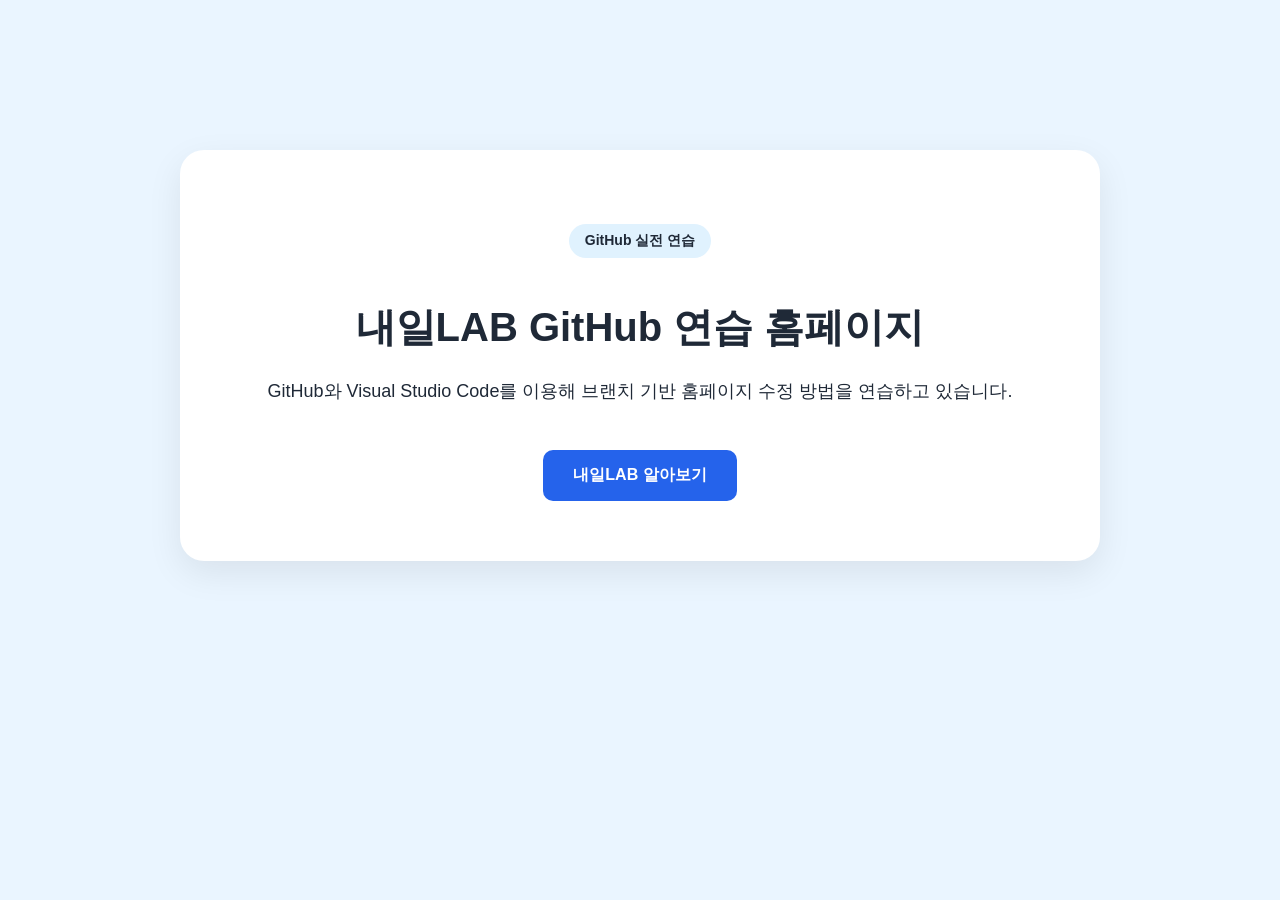
==== index.html @ 0e901ada "CSS 연결 복구" ====
<!DOCTYPE html>
<html lang="ko">

<head>
    <meta charset="UTF-8">
    <meta name="viewport" content="width=device-width, initial-scale=1.0">

    <title>내일LAB GitHub 연습 홈페이지</title>

    <link rel="stylesheet" href="style.css">
</head>

<body>

    <main class="container">

        <p class="badge">
            GitHub 실전 연습
        </p>

        <h1>
            내일LAB GitHub 연습 홈페이지
        </h1>

        <p class="description">
            GitHub와 Visual Studio Code를 이용해
            브랜치 기반 홈페이지 수정 방법을 연습하고 있습니다.
        </p>

        <button>
            내일LAB 알아보기
        </button>

    </main>

</body>

</html>
---- style.css ----
body {
    margin: 0;
    font-family: Arial, "Noto Sans KR", sans-serif;
    background: #eaf5ff;
    color: #1f2937;
}

.container {
    max-width: 800px;
    margin: 150px auto;
    padding: 60px;
    text-align: center;
    background: white;
    border-radius: 24px;
    box-shadow: 0 12px 35px rgba(0, 0, 0, 0.08);
}

.badge {
    display: inline-block;
    margin-bottom: 15px;
    padding: 8px 16px;
    background: #e0f2fe;
    border-radius: 20px;
    font-size: 14px;
    font-weight: bold;
}

h1 {
    font-size: 40px;
    margin-bottom: 20px;
}

.description {
    font-size: 18px;
    line-height: 1.8;
}

button {
    margin-top: 25px;
    padding: 15px 30px;
    font-size: 16px;
    font-weight: bold;
    border: none;
    border-radius: 10px;
    background: #2563eb;
    color: white;
    cursor: pointer;
}

button:hover {
    opacity: 0.85;
}
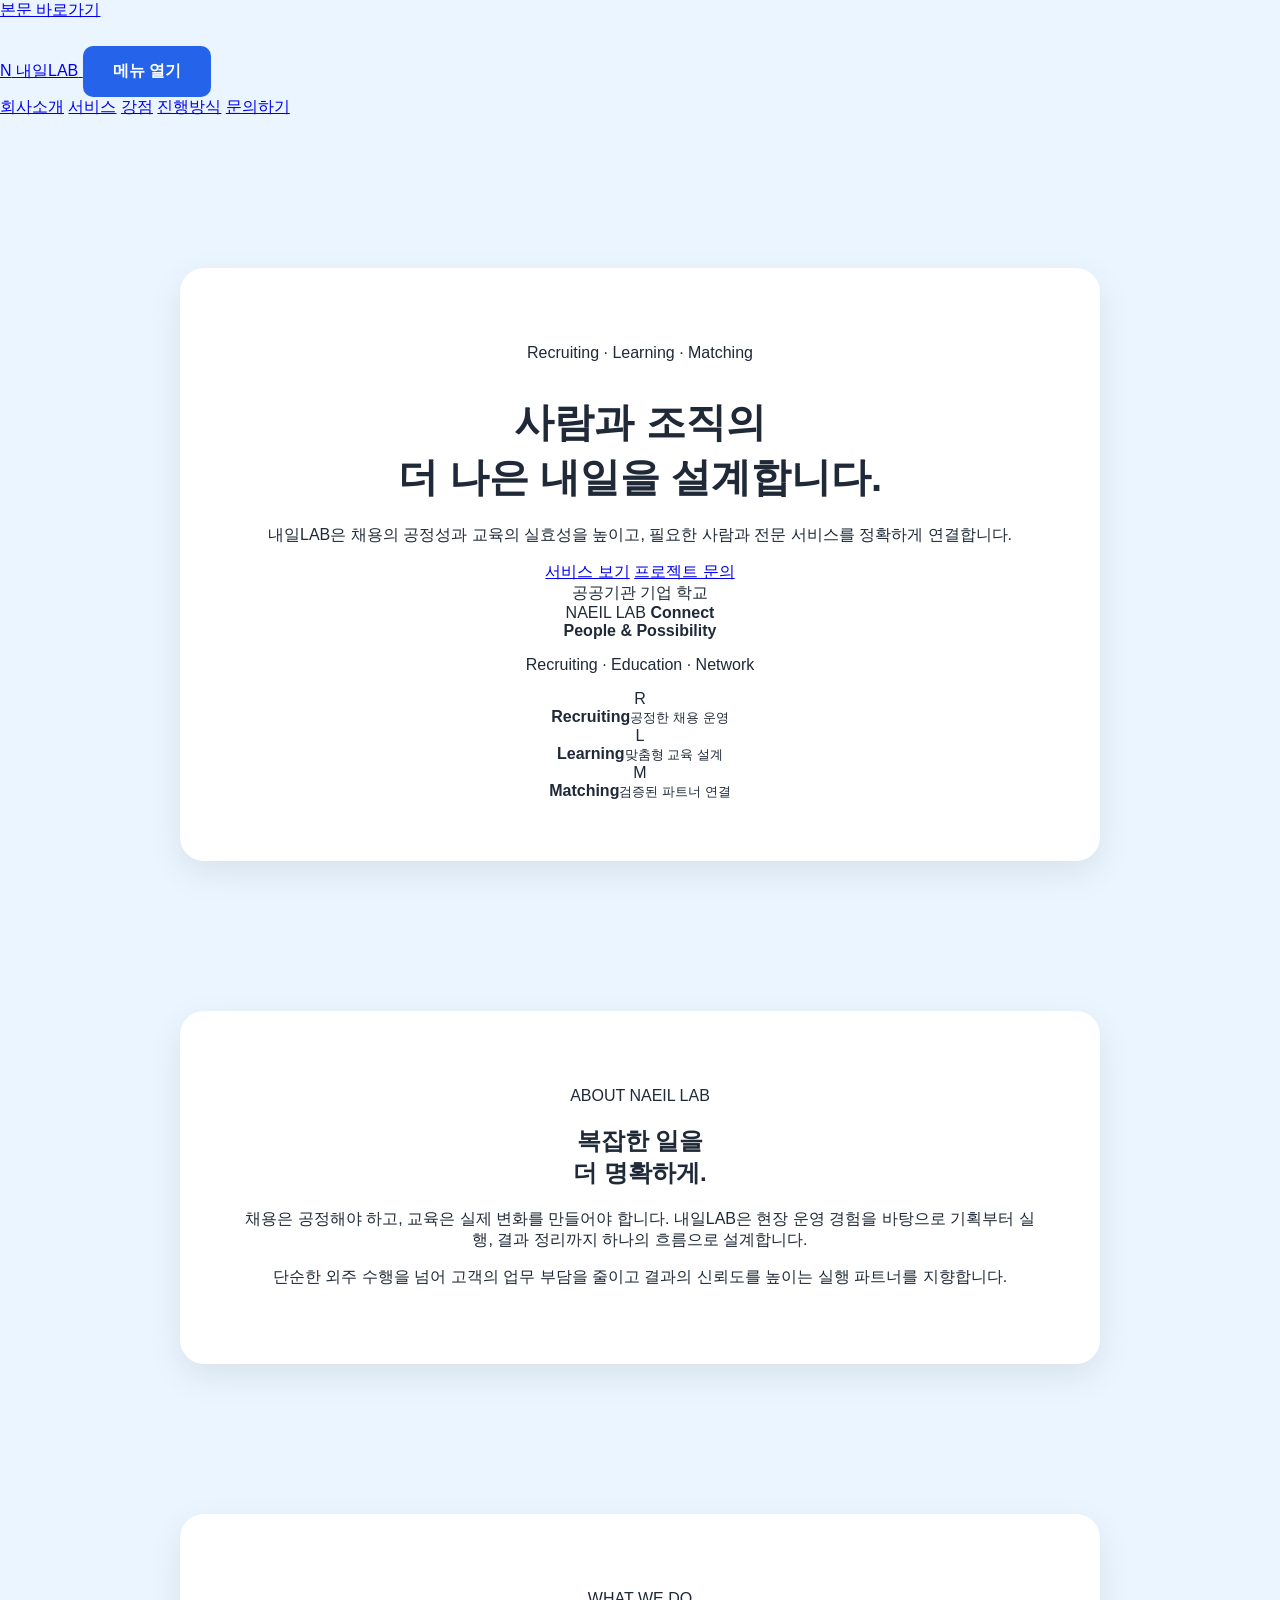
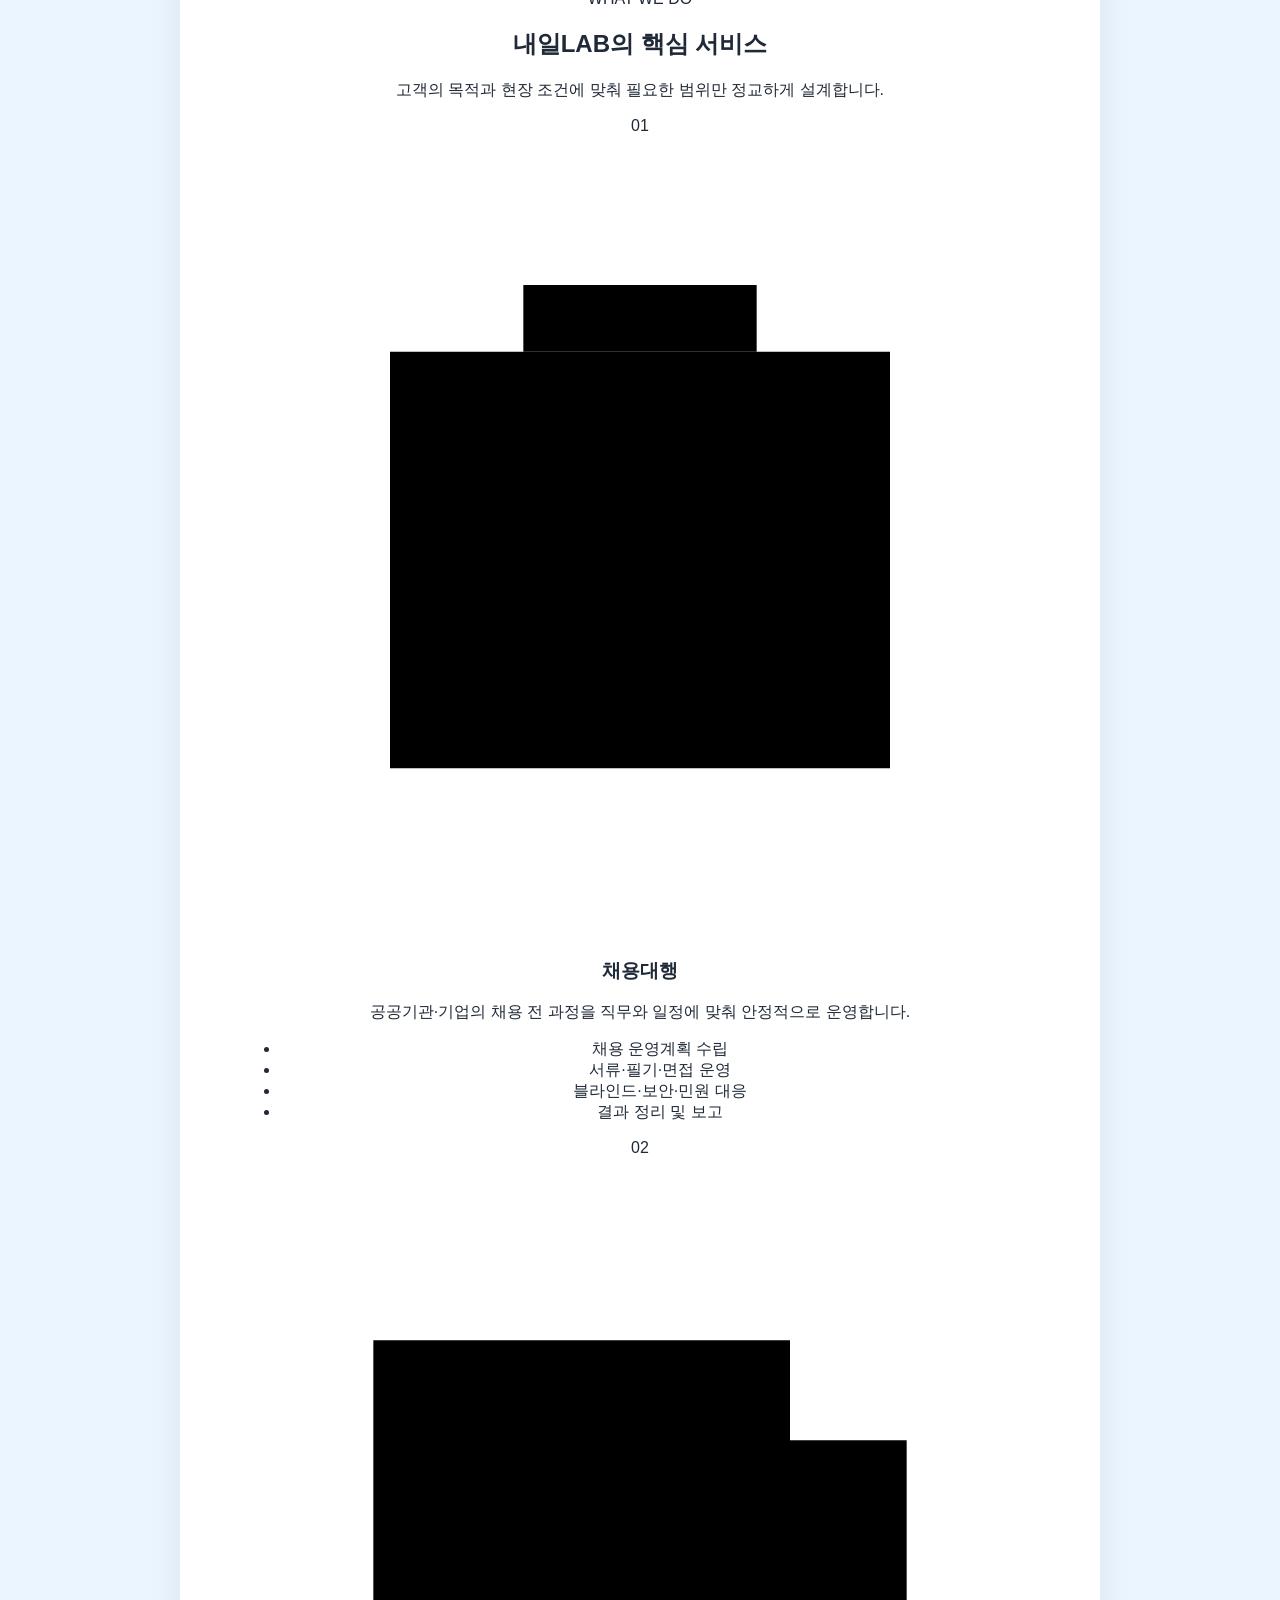
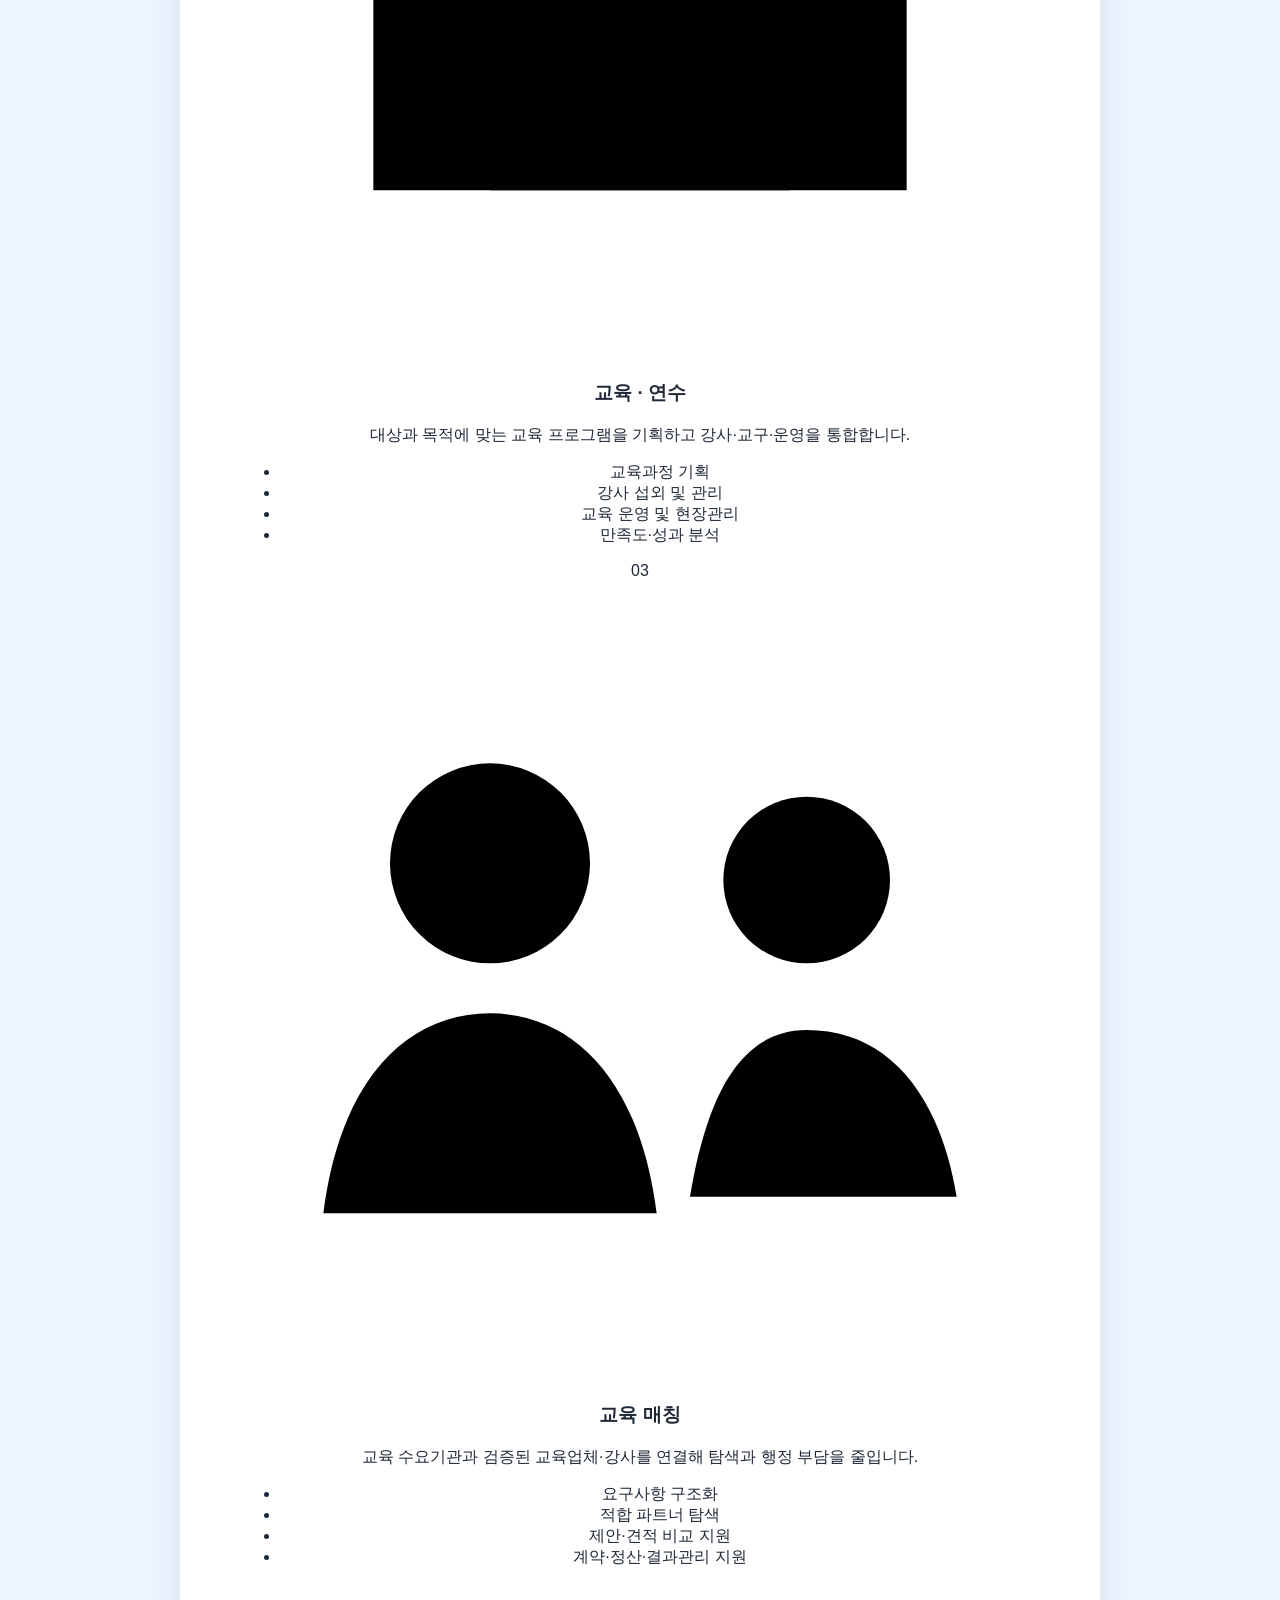
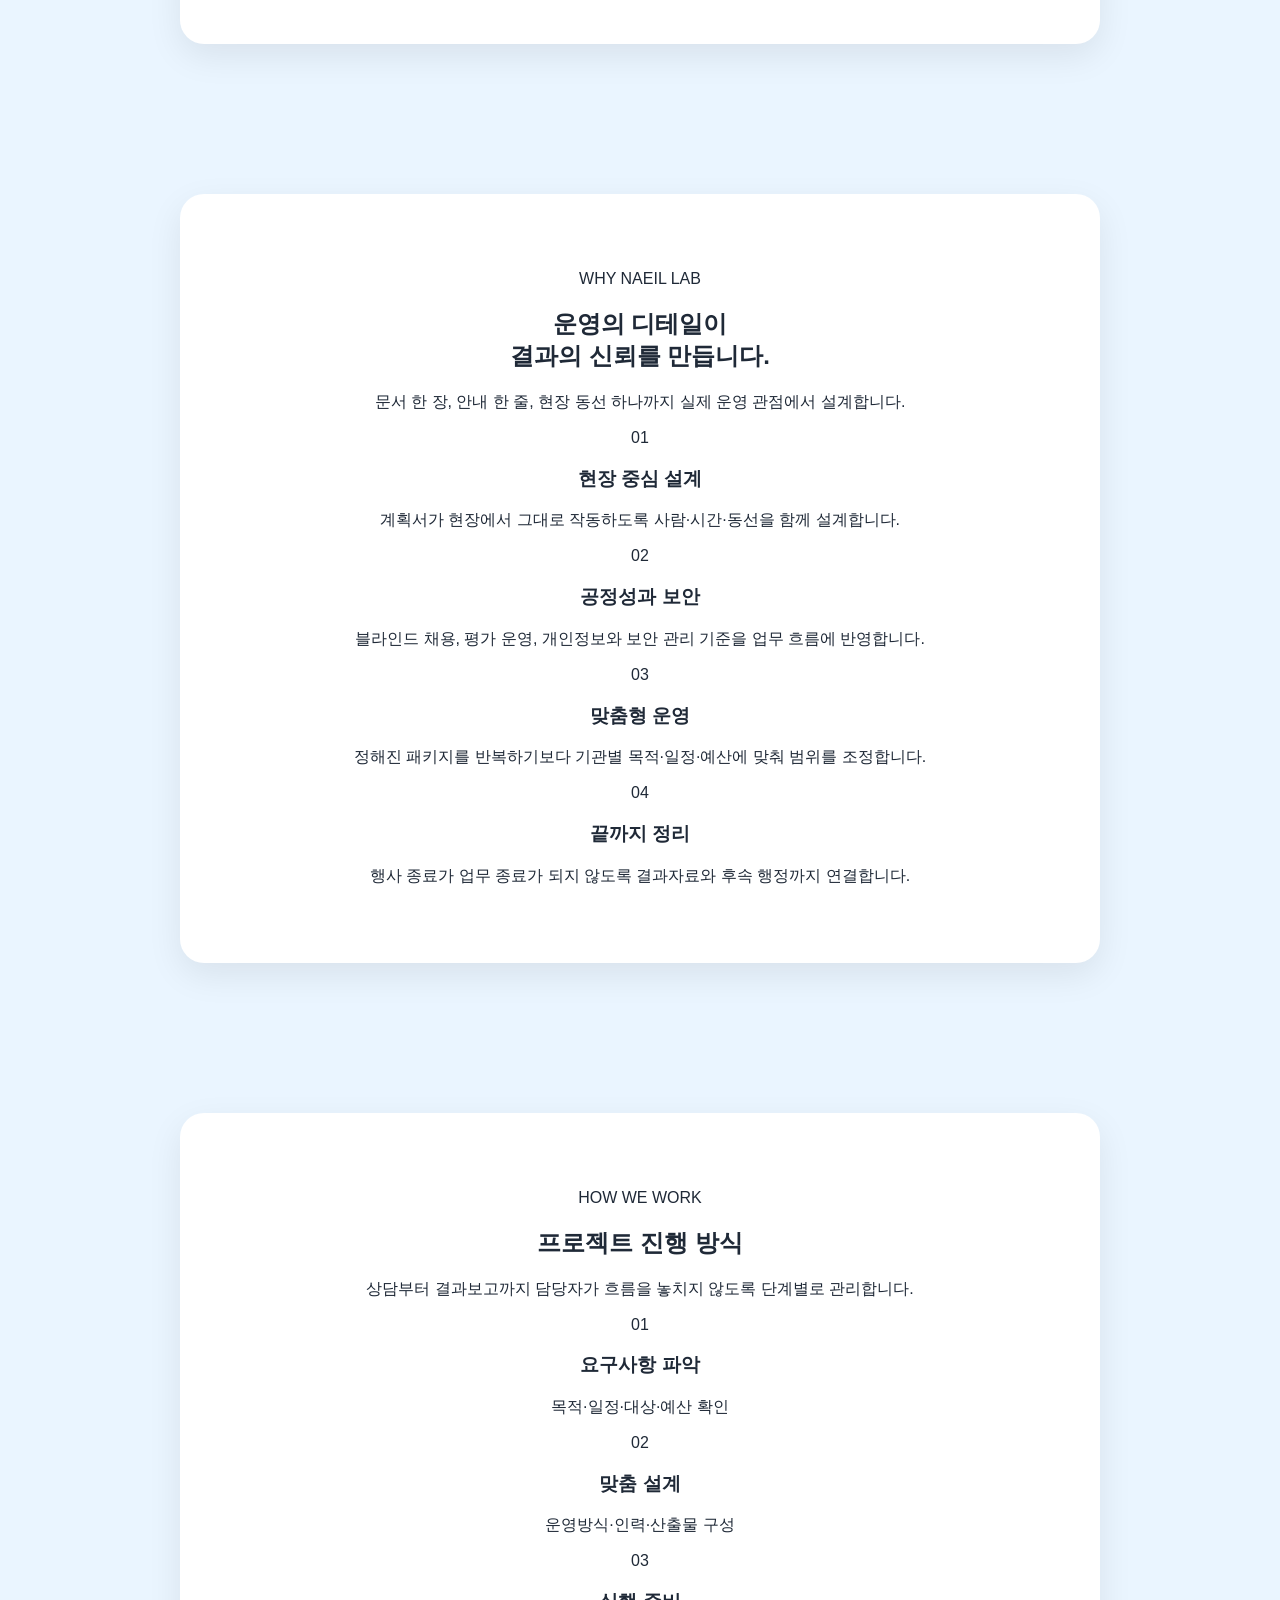
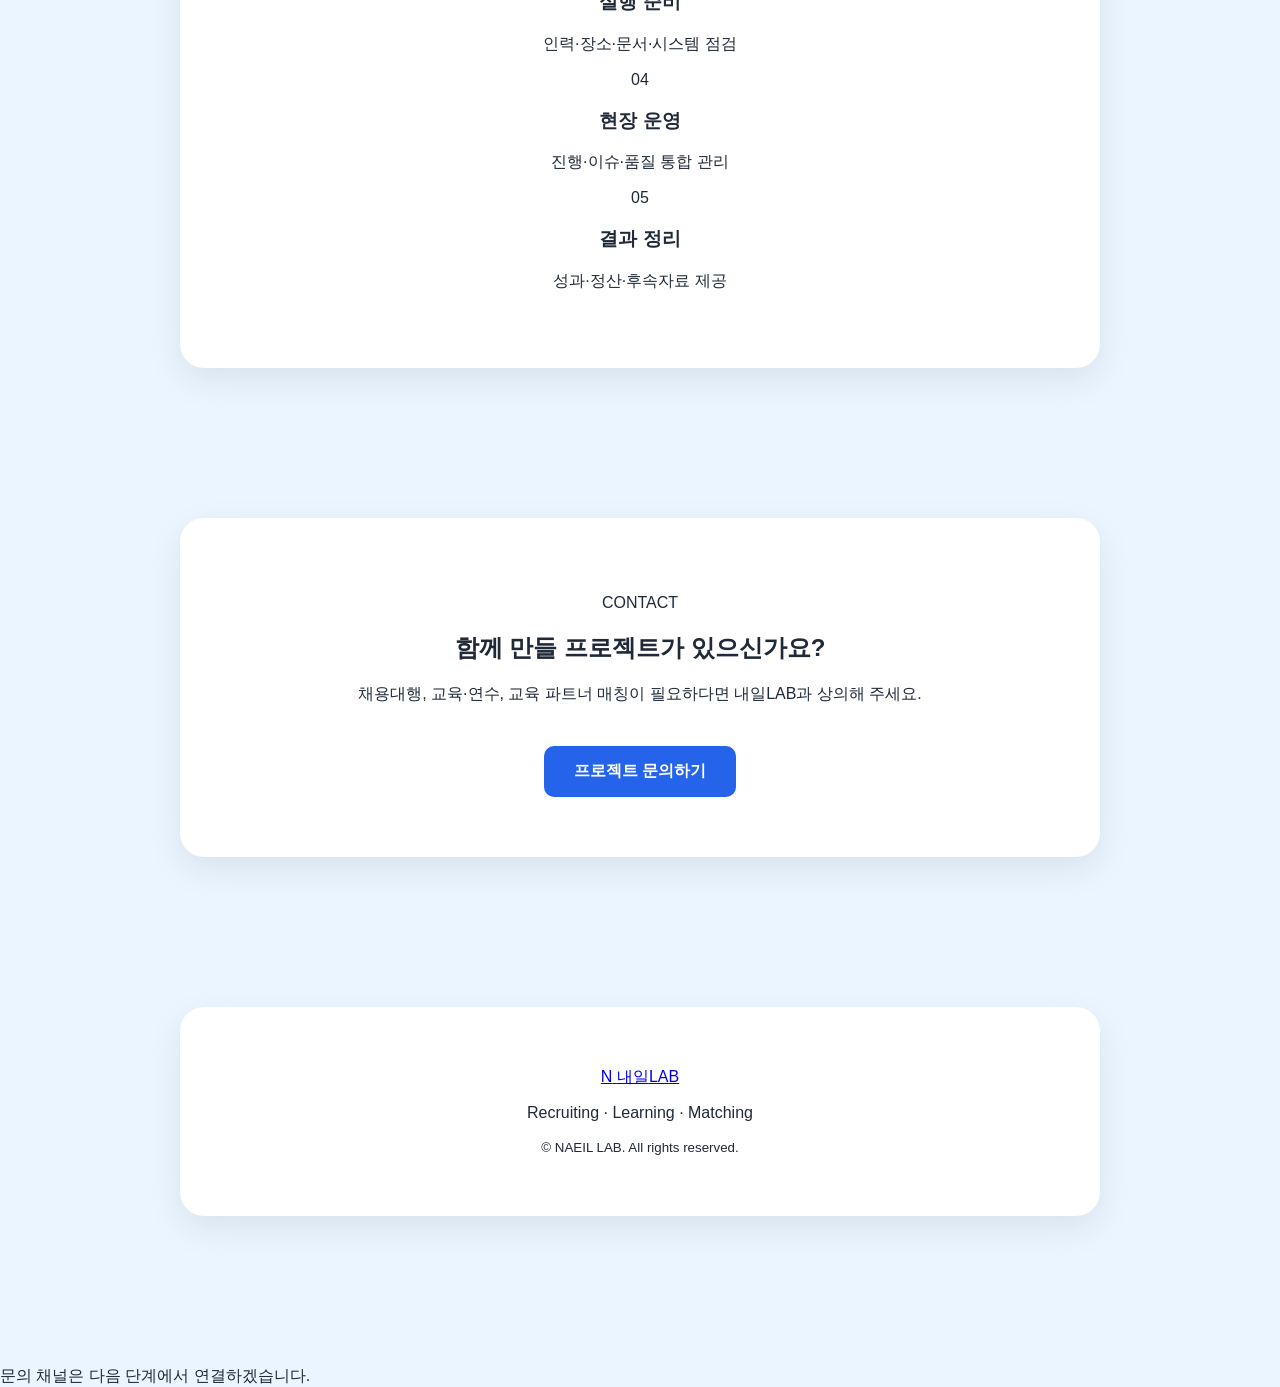
==== commit 35433186: "Build NAEIL LAB homepage v1 structure" ====
--- a/index.html
+++ b/index.html
@@ -1,38 +1,239 @@
 <!DOCTYPE html>
 <html lang="ko">
-
 <head>
-    <meta charset="UTF-8">
-    <meta name="viewport" content="width=device-width, initial-scale=1.0">
-
-    <title>내일LAB GitHub 연습 홈페이지</title>
-
-    <link rel="stylesheet" href="style.css">
+  <meta charset="UTF-8">
+  <meta name="viewport" content="width=device-width, initial-scale=1.0">
+  <meta name="description" content="내일LAB은 공공기관·기업·학교를 위한 채용대행, 교육·연수, 교육 매칭 서비스를 제공합니다.">
+  <title>내일LAB | 사람과 조직의 내일을 설계합니다</title>
+  <link rel="stylesheet" href="style.css">
 </head>
-
 <body>
-
-    <main class="container">
-
-        <p class="badge">
-            GitHub 실전 연습
-        </p>
-
-        <h1>
-            내일LAB GitHub 연습 홈페이지
-        </h1>
-
-        <p class="description">
-            GitHub와 Visual Studio Code를 이용해
-            브랜치 기반 홈페이지 수정 방법을 연습하고 있습니다.
-        </p>
-
-        <button>
-            내일LAB 알아보기
-        </button>
-
-    </main>
-
+  <a class="skip-link" href="#main">본문 바로가기</a>
+
+  <header class="site-header" id="top">
+    <div class="nav-wrap">
+      <a class="brand" href="#top" aria-label="내일LAB 홈">
+        <span class="brand-mark">N</span>
+        <span class="brand-text">내일<span>LAB</span></span>
+      </a>
+
+      <button class="menu-toggle" type="button" aria-expanded="false" aria-controls="main-nav">
+        <span></span><span></span><span></span>
+        <span class="sr-only">메뉴 열기</span>
+      </button>
+
+      <nav class="main-nav" id="main-nav" aria-label="주요 메뉴">
+        <a href="#about">회사소개</a>
+        <a href="#services">서비스</a>
+        <a href="#strengths">강점</a>
+        <a href="#process">진행방식</a>
+        <a class="nav-cta" href="#contact">문의하기</a>
+      </nav>
+    </div>
+  </header>
+
+  <main id="main">
+    <section class="hero">
+      <div class="hero-bg hero-bg-one"></div>
+      <div class="hero-bg hero-bg-two"></div>
+      <div class="container hero-grid">
+        <div class="hero-copy">
+          <p class="eyebrow">Recruiting · Learning · Matching</p>
+          <h1>사람과 조직의<br><strong>더 나은 내일</strong>을 설계합니다.</h1>
+          <p class="hero-description">
+            내일LAB은 채용의 공정성과 교육의 실효성을 높이고,
+            필요한 사람과 전문 서비스를 정확하게 연결합니다.
+          </p>
+          <div class="hero-actions">
+            <a class="btn btn-primary" href="#services">서비스 보기</a>
+            <a class="btn btn-secondary" href="#contact">프로젝트 문의</a>
+          </div>
+          <div class="hero-tags" aria-label="주요 고객군">
+            <span>공공기관</span>
+            <span>기업</span>
+            <span>학교</span>
+          </div>
+        </div>
+
+        <div class="hero-visual" aria-hidden="true">
+          <div class="orbit orbit-one"></div>
+          <div class="orbit orbit-two"></div>
+          <div class="visual-card visual-card-main">
+            <span class="visual-label">NAEIL LAB</span>
+            <strong>Connect<br>People & Possibility</strong>
+            <div class="visual-line"></div>
+            <p>Recruiting · Education · Network</p>
+          </div>
+          <div class="floating-card floating-one">
+            <span class="icon-box">R</span>
+            <div><b>Recruiting</b><small>공정한 채용 운영</small></div>
+          </div>
+          <div class="floating-card floating-two">
+            <span class="icon-box">L</span>
+            <div><b>Learning</b><small>맞춤형 교육 설계</small></div>
+          </div>
+          <div class="floating-card floating-three">
+            <span class="icon-box">M</span>
+            <div><b>Matching</b><small>검증된 파트너 연결</small></div>
+          </div>
+        </div>
+      </div>
+    </section>
+
+    <section class="section intro" id="about">
+      <div class="container split-heading">
+        <div>
+          <p class="section-kicker">ABOUT NAEIL LAB</p>
+          <h2>복잡한 일을<br>더 명확하게.</h2>
+        </div>
+        <div class="intro-copy">
+          <p>
+            채용은 공정해야 하고, 교육은 실제 변화를 만들어야 합니다.
+            내일LAB은 현장 운영 경험을 바탕으로 기획부터 실행, 결과 정리까지
+            하나의 흐름으로 설계합니다.
+          </p>
+          <p>
+            단순한 외주 수행을 넘어 고객의 업무 부담을 줄이고
+            결과의 신뢰도를 높이는 실행 파트너를 지향합니다.
+          </p>
+        </div>
+      </div>
+    </section>
+
+    <section class="section services" id="services">
+      <div class="container">
+        <div class="section-head">
+          <div>
+            <p class="section-kicker">WHAT WE DO</p>
+            <h2>내일LAB의 핵심 서비스</h2>
+          </div>
+          <p>고객의 목적과 현장 조건에 맞춰 필요한 범위만 정교하게 설계합니다.</p>
+        </div>
+
+        <div class="service-grid">
+          <article class="service-card featured">
+            <div class="service-number">01</div>
+            <div class="service-icon" aria-hidden="true">
+              <svg viewBox="0 0 48 48"><path d="M9 13h30v25H9z"/><path d="M17 13V9h14v4M16 24h16M24 19v10"/></svg>
+            </div>
+            <h3>채용대행</h3>
+            <p>공공기관·기업의 채용 전 과정을 직무와 일정에 맞춰 안정적으로 운영합니다.</p>
+            <ul>
+              <li>채용 운영계획 수립</li>
+              <li>서류·필기·면접 운영</li>
+              <li>블라인드·보안·민원 대응</li>
+              <li>결과 정리 및 보고</li>
+            </ul>
+          </article>
+
+          <article class="service-card">
+            <div class="service-number">02</div>
+            <div class="service-icon" aria-hidden="true">
+              <svg viewBox="0 0 48 48"><path d="M8 11h25v27H8z"/><path d="M33 17h7v21H15M14 18h13M14 24h13M14 30h8"/></svg>
+            </div>
+            <h3>교육 · 연수</h3>
+            <p>대상과 목적에 맞는 교육 프로그램을 기획하고 강사·교구·운영을 통합합니다.</p>
+            <ul>
+              <li>교육과정 기획</li>
+              <li>강사 섭외 및 관리</li>
+              <li>교육 운영 및 현장관리</li>
+              <li>만족도·성과 분석</li>
+            </ul>
+          </article>
+
+          <article class="service-card">
+            <div class="service-number">03</div>
+            <div class="service-icon" aria-hidden="true">
+              <svg viewBox="0 0 48 48"><circle cx="15" cy="17" r="6"/><circle cx="34" cy="18" r="5"/><path d="M5 38c1-8 5-12 10-12s9 4 10 12M27 37c1-6 3-10 7-10 5 0 8 4 9 10M22 16h6"/></svg>
+            </div>
+            <h3>교육 매칭</h3>
+            <p>교육 수요기관과 검증된 교육업체·강사를 연결해 탐색과 행정 부담을 줄입니다.</p>
+            <ul>
+              <li>요구사항 구조화</li>
+              <li>적합 파트너 탐색</li>
+              <li>제안·견적 비교 지원</li>
+              <li>계약·정산·결과관리 지원</li>
+            </ul>
+          </article>
+        </div>
+      </div>
+    </section>
+
+    <section class="section strengths" id="strengths">
+      <div class="container strengths-grid">
+        <div class="strengths-title">
+          <p class="section-kicker light">WHY NAEIL LAB</p>
+          <h2>운영의 디테일이<br>결과의 신뢰를 만듭니다.</h2>
+          <p>문서 한 장, 안내 한 줄, 현장 동선 하나까지 실제 운영 관점에서 설계합니다.</p>
+        </div>
+        <div class="strength-list">
+          <article>
+            <span>01</span>
+            <div><h3>현장 중심 설계</h3><p>계획서가 현장에서 그대로 작동하도록 사람·시간·동선을 함께 설계합니다.</p></div>
+          </article>
+          <article>
+            <span>02</span>
+            <div><h3>공정성과 보안</h3><p>블라인드 채용, 평가 운영, 개인정보와 보안 관리 기준을 업무 흐름에 반영합니다.</p></div>
+          </article>
+          <article>
+            <span>03</span>
+            <div><h3>맞춤형 운영</h3><p>정해진 패키지를 반복하기보다 기관별 목적·일정·예산에 맞춰 범위를 조정합니다.</p></div>
+          </article>
+          <article>
+            <span>04</span>
+            <div><h3>끝까지 정리</h3><p>행사 종료가 업무 종료가 되지 않도록 결과자료와 후속 행정까지 연결합니다.</p></div>
+          </article>
+        </div>
+      </div>
+    </section>
+
+    <section class="section process" id="process">
+      <div class="container">
+        <div class="section-head centered">
+          <p class="section-kicker">HOW WE WORK</p>
+          <h2>프로젝트 진행 방식</h2>
+          <p>상담부터 결과보고까지 담당자가 흐름을 놓치지 않도록 단계별로 관리합니다.</p>
+        </div>
+
+        <div class="process-line">
+          <article><span>01</span><h3>요구사항 파악</h3><p>목적·일정·대상·예산 확인</p></article>
+          <article><span>02</span><h3>맞춤 설계</h3><p>운영방식·인력·산출물 구성</p></article>
+          <article><span>03</span><h3>실행 준비</h3><p>인력·장소·문서·시스템 점검</p></article>
+          <article><span>04</span><h3>현장 운영</h3><p>진행·이슈·품질 통합 관리</p></article>
+          <article><span>05</span><h3>결과 정리</h3><p>성과·정산·후속자료 제공</p></article>
+        </div>
+      </div>
+    </section>
+
+    <section class="section contact" id="contact">
+      <div class="container contact-card">
+        <div>
+          <p class="section-kicker light">CONTACT</p>
+          <h2>함께 만들 프로젝트가 있으신가요?</h2>
+          <p>채용대행, 교육·연수, 교육 파트너 매칭이 필요하다면 내일LAB과 상의해 주세요.</p>
+        </div>
+        <button class="btn btn-white" id="contact-button" type="button">프로젝트 문의하기</button>
+      </div>
+    </section>
+  </main>
+
+  <footer class="site-footer">
+    <div class="container footer-grid">
+      <a class="brand footer-brand" href="#top">
+        <span class="brand-mark">N</span>
+        <span class="brand-text">내일<span>LAB</span></span>
+      </a>
+      <div class="footer-copy">
+        <p>Recruiting · Learning · Matching</p>
+        <small>© <span id="year"></span> NAEIL LAB. All rights reserved.</small>
+      </div>
+    </div>
+  </footer>
+
+  <div class="toast" id="toast" role="status" aria-live="polite">
+    문의 채널은 다음 단계에서 연결하겠습니다.
+  </div>
+
+  <script src="script.js"></script>
 </body>
-
 </html>
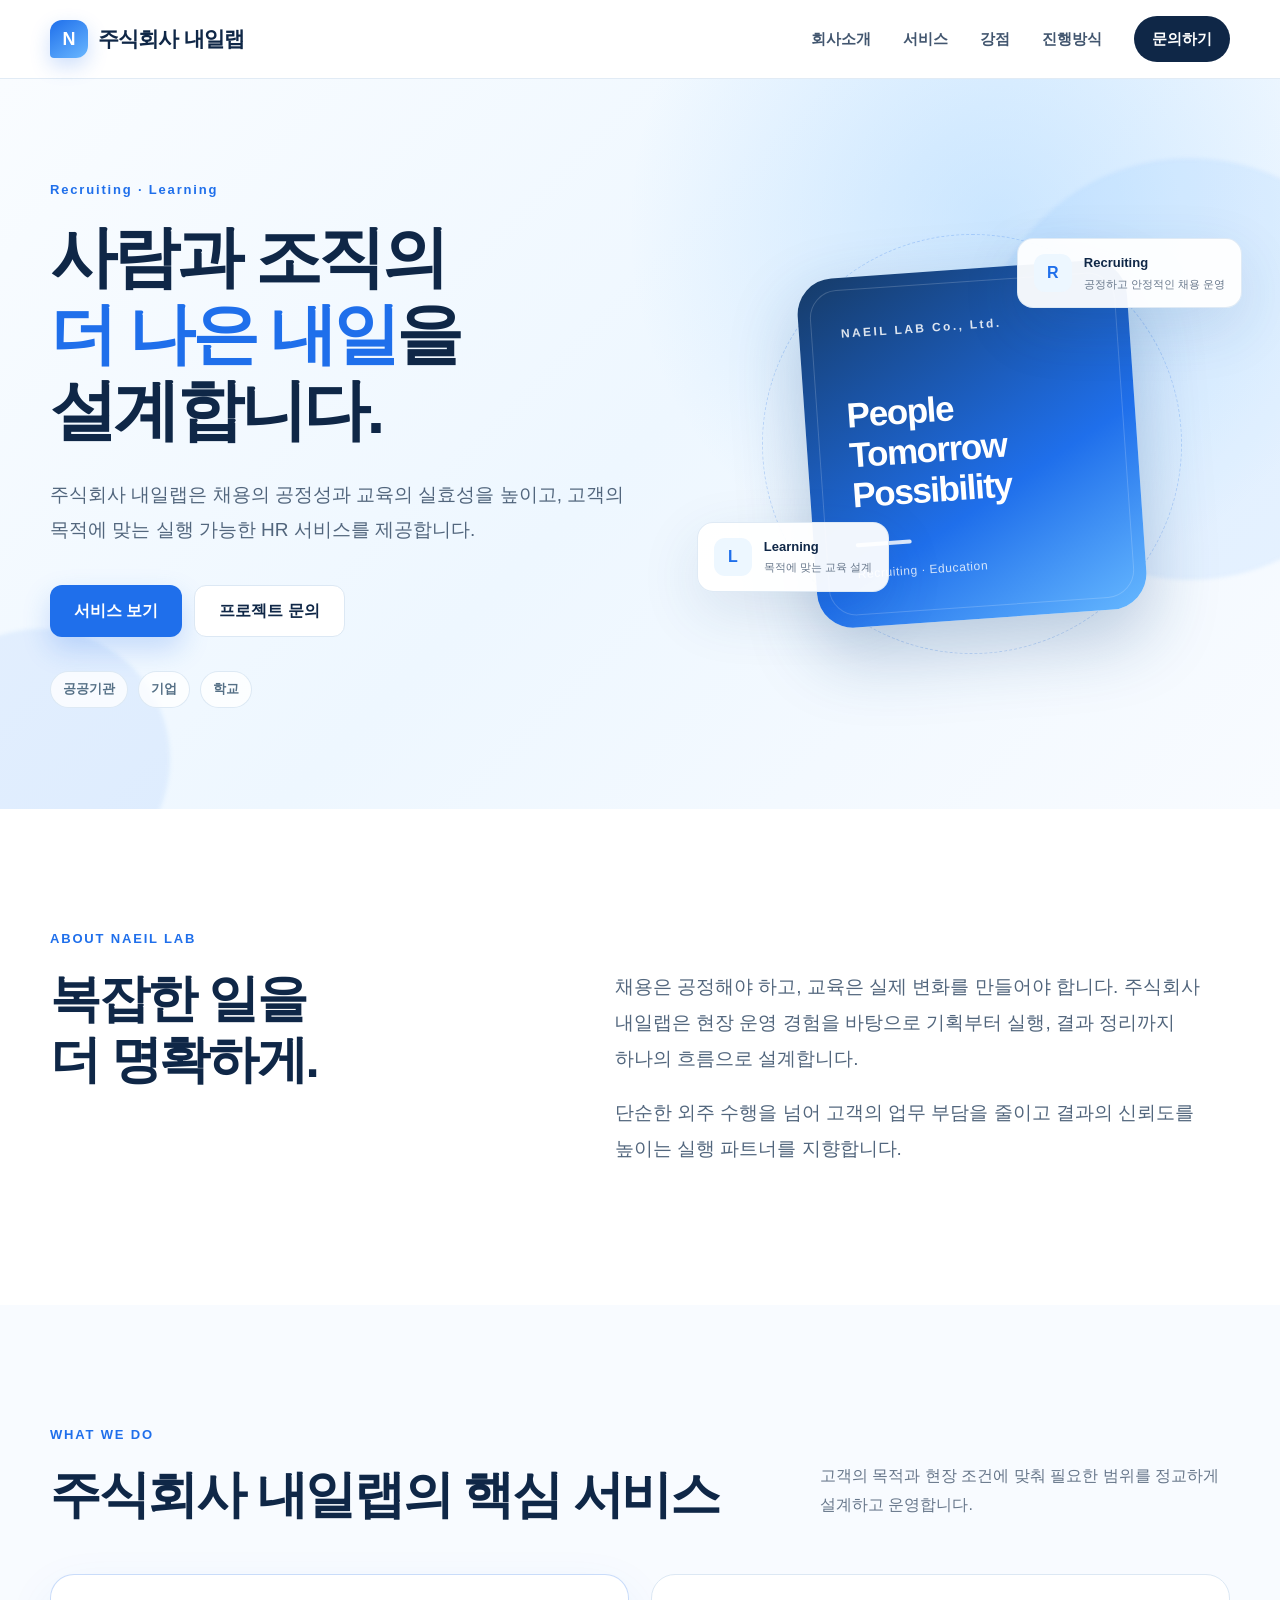
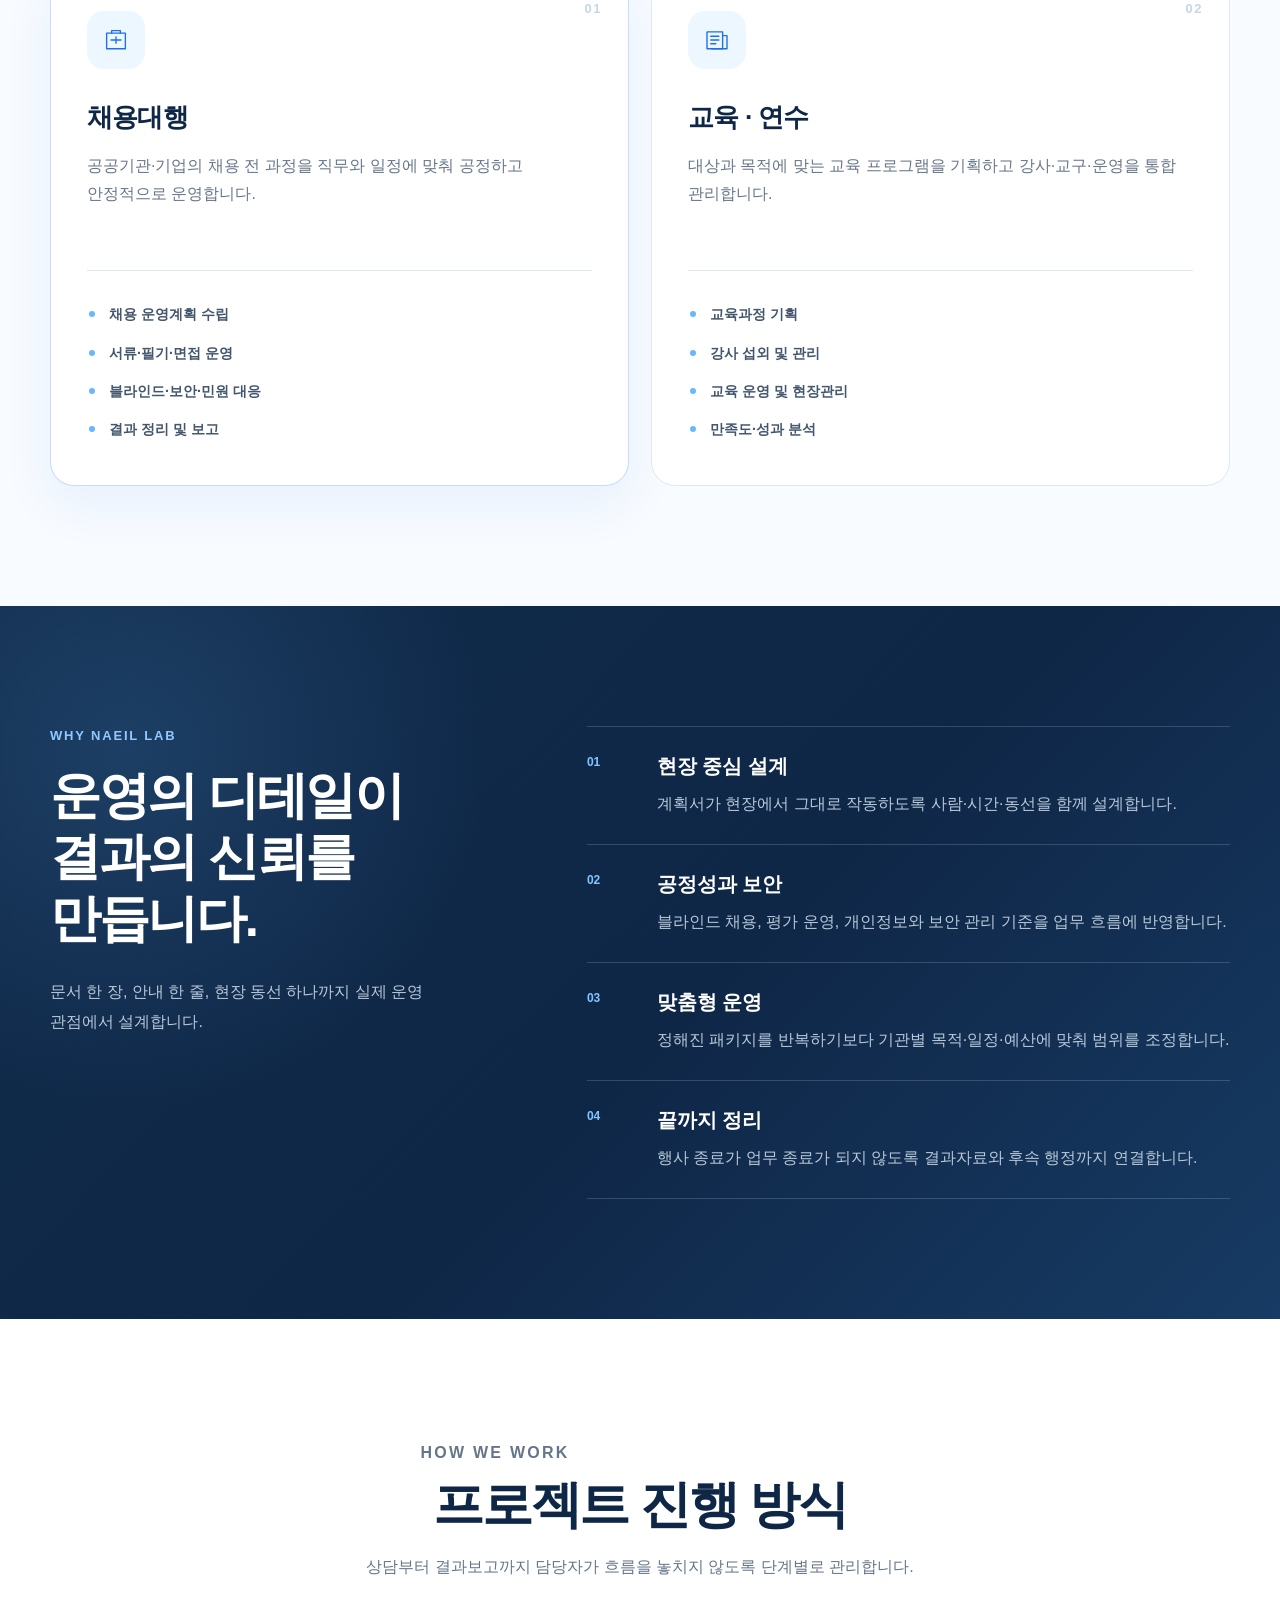
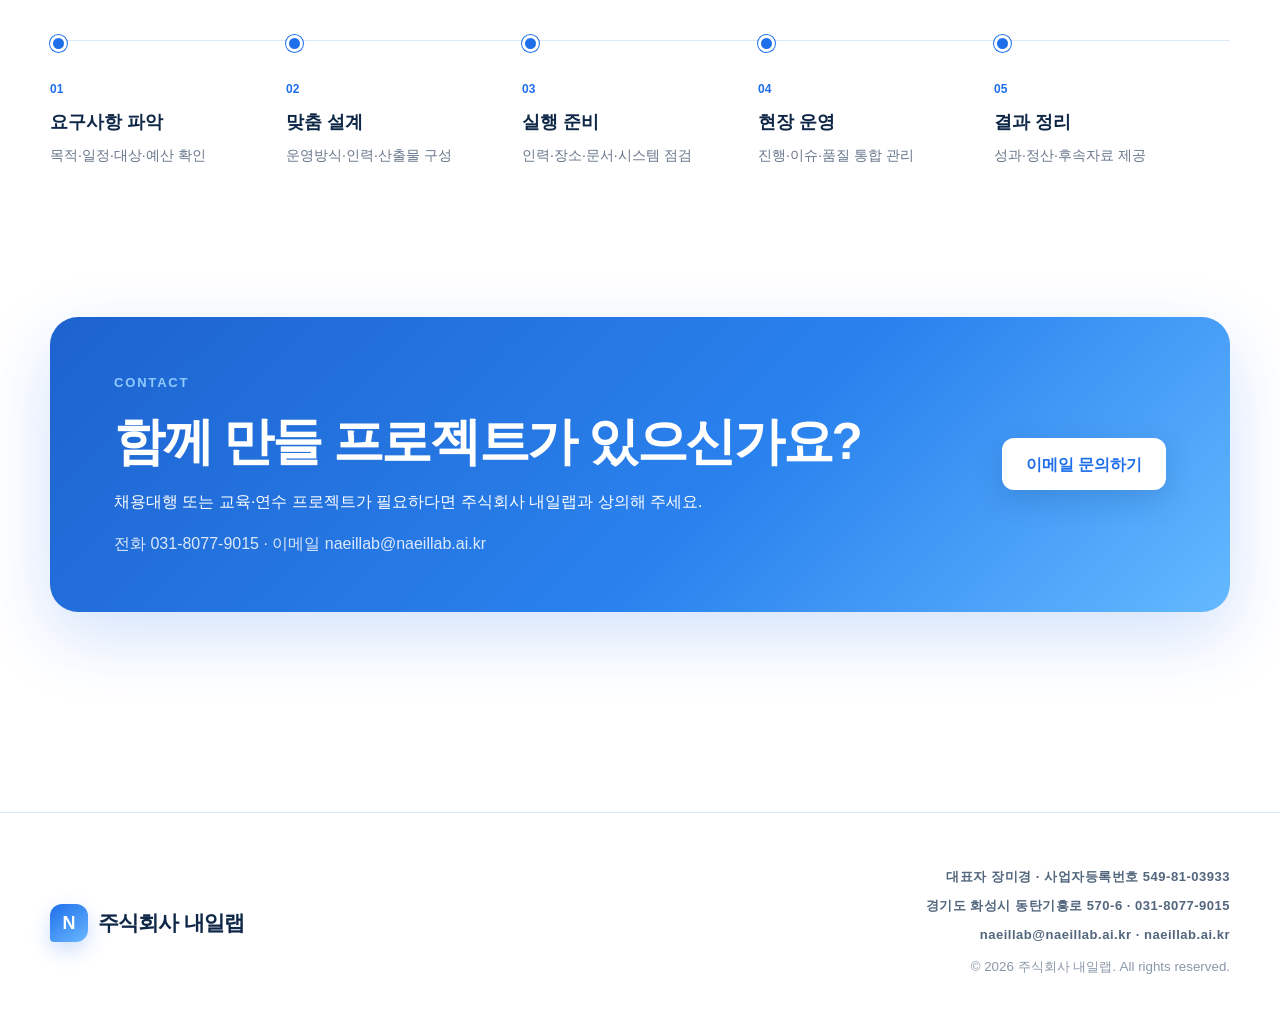
==== commit 7dd3e431: "회사명 정확화 및 교육매칭 제거, 회사정보 반영" ====
--- a/index.html
+++ b/index.html
@@ -3,8 +3,8 @@
 <head>
   <meta charset="UTF-8">
   <meta name="viewport" content="width=device-width, initial-scale=1.0">
-  <meta name="description" content="내일LAB은 공공기관·기업·학교를 위한 채용대행, 교육·연수, 교육 매칭 서비스를 제공합니다.">
-  <title>내일LAB | 사람과 조직의 내일을 설계합니다</title>
+  <meta name="description" content="주식회사 내일랩은 공공기관·기업·학교를 위한 채용대행과 교육·연수 서비스를 제공합니다.">
+  <title>주식회사 내일랩 | 채용대행 · 교육 · 연수</title>
   <link rel="stylesheet" href="style.css">
 </head>
 <body>
@@ -12,9 +12,9 @@
 
   <header class="site-header" id="top">
     <div class="nav-wrap">
-      <a class="brand" href="#top" aria-label="내일LAB 홈">
+      <a class="brand" href="#top" aria-label="주식회사 내일랩 홈">
         <span class="brand-mark">N</span>
-        <span class="brand-text">내일<span>LAB</span></span>
+        <span class="brand-text">주식회사 내일랩</span>
       </a>
 
       <button class="menu-toggle" type="button" aria-expanded="false" aria-controls="main-nav">
@@ -38,11 +38,11 @@
       <div class="hero-bg hero-bg-two"></div>
       <div class="container hero-grid">
         <div class="hero-copy">
-          <p class="eyebrow">Recruiting · Learning · Matching</p>
+          <p class="eyebrow">Recruiting · Learning</p>
           <h1>사람과 조직의<br><strong>더 나은 내일</strong>을 설계합니다.</h1>
           <p class="hero-description">
-            내일LAB은 채용의 공정성과 교육의 실효성을 높이고,
-            필요한 사람과 전문 서비스를 정확하게 연결합니다.
+            주식회사 내일랩은 채용의 공정성과 교육의 실효성을 높이고,
+            고객의 목적에 맞는 실행 가능한 HR 서비스를 제공합니다.
           </p>
           <div class="hero-actions">
             <a class="btn btn-primary" href="#services">서비스 보기</a>
@@ -59,22 +59,18 @@
           <div class="orbit orbit-one"></div>
           <div class="orbit orbit-two"></div>
           <div class="visual-card visual-card-main">
-            <span class="visual-label">NAEIL LAB</span>
-            <strong>Connect<br>People & Possibility</strong>
+            <span class="visual-label">NAEIL LAB Co., Ltd.</span>
+            <strong>People<br>Tomorrow<br>Possibility</strong>
             <div class="visual-line"></div>
-            <p>Recruiting · Education · Network</p>
+            <p>Recruiting · Education</p>
           </div>
           <div class="floating-card floating-one">
             <span class="icon-box">R</span>
-            <div><b>Recruiting</b><small>공정한 채용 운영</small></div>
+            <div><b>Recruiting</b><small>공정하고 안정적인 채용 운영</small></div>
           </div>
           <div class="floating-card floating-two">
             <span class="icon-box">L</span>
-            <div><b>Learning</b><small>맞춤형 교육 설계</small></div>
-          </div>
-          <div class="floating-card floating-three">
-            <span class="icon-box">M</span>
-            <div><b>Matching</b><small>검증된 파트너 연결</small></div>
+            <div><b>Learning</b><small>목적에 맞는 교육 설계</small></div>
           </div>
         </div>
       </div>
@@ -89,7 +85,7 @@
         <div class="intro-copy">
           <p>
             채용은 공정해야 하고, 교육은 실제 변화를 만들어야 합니다.
-            내일LAB은 현장 운영 경험을 바탕으로 기획부터 실행, 결과 정리까지
+            주식회사 내일랩은 현장 운영 경험을 바탕으로 기획부터 실행, 결과 정리까지
             하나의 흐름으로 설계합니다.
           </p>
           <p>
@@ -105,19 +101,19 @@
         <div class="section-head">
           <div>
             <p class="section-kicker">WHAT WE DO</p>
-            <h2>내일LAB의 핵심 서비스</h2>
-          </div>
-          <p>고객의 목적과 현장 조건에 맞춰 필요한 범위만 정교하게 설계합니다.</p>
-        </div>
-
-        <div class="service-grid">
+            <h2>주식회사 내일랩의 핵심 서비스</h2>
+          </div>
+          <p>고객의 목적과 현장 조건에 맞춰 필요한 범위를 정교하게 설계하고 운영합니다.</p>
+        </div>
+
+        <div class="service-grid" style="grid-template-columns: repeat(2, minmax(0, 1fr));">
           <article class="service-card featured">
             <div class="service-number">01</div>
             <div class="service-icon" aria-hidden="true">
               <svg viewBox="0 0 48 48"><path d="M9 13h30v25H9z"/><path d="M17 13V9h14v4M16 24h16M24 19v10"/></svg>
             </div>
             <h3>채용대행</h3>
-            <p>공공기관·기업의 채용 전 과정을 직무와 일정에 맞춰 안정적으로 운영합니다.</p>
+            <p>공공기관·기업의 채용 전 과정을 직무와 일정에 맞춰 공정하고 안정적으로 운영합니다.</p>
             <ul>
               <li>채용 운영계획 수립</li>
               <li>서류·필기·면접 운영</li>
@@ -132,7 +128,7 @@
               <svg viewBox="0 0 48 48"><path d="M8 11h25v27H8z"/><path d="M33 17h7v21H15M14 18h13M14 24h13M14 30h8"/></svg>
             </div>
             <h3>교육 · 연수</h3>
-            <p>대상과 목적에 맞는 교육 프로그램을 기획하고 강사·교구·운영을 통합합니다.</p>
+            <p>대상과 목적에 맞는 교육 프로그램을 기획하고 강사·교구·운영을 통합 관리합니다.</p>
             <ul>
               <li>교육과정 기획</li>
               <li>강사 섭외 및 관리</li>
@@ -140,21 +136,6 @@
               <li>만족도·성과 분석</li>
             </ul>
           </article>
-
-          <article class="service-card">
-            <div class="service-number">03</div>
-            <div class="service-icon" aria-hidden="true">
-              <svg viewBox="0 0 48 48"><circle cx="15" cy="17" r="6"/><circle cx="34" cy="18" r="5"/><path d="M5 38c1-8 5-12 10-12s9 4 10 12M27 37c1-6 3-10 7-10 5 0 8 4 9 10M22 16h6"/></svg>
-            </div>
-            <h3>교육 매칭</h3>
-            <p>교육 수요기관과 검증된 교육업체·강사를 연결해 탐색과 행정 부담을 줄입니다.</p>
-            <ul>
-              <li>요구사항 구조화</li>
-              <li>적합 파트너 탐색</li>
-              <li>제안·견적 비교 지원</li>
-              <li>계약·정산·결과관리 지원</li>
-            </ul>
-          </article>
         </div>
       </div>
     </section>
@@ -210,29 +191,28 @@
         <div>
           <p class="section-kicker light">CONTACT</p>
           <h2>함께 만들 프로젝트가 있으신가요?</h2>
-          <p>채용대행, 교육·연수, 교육 파트너 매칭이 필요하다면 내일LAB과 상의해 주세요.</p>
-        </div>
-        <button class="btn btn-white" id="contact-button" type="button">프로젝트 문의하기</button>
+          <p>채용대행 또는 교육·연수 프로젝트가 필요하다면 주식회사 내일랩과 상의해 주세요.</p>
+          <p>전화 031-8077-9015 · 이메일 naeillab@naeillab.ai.kr</p>
+        </div>
+        <a class="btn btn-white" href="mailto:naeillab@naeillab.ai.kr">이메일 문의하기</a>
       </div>
     </section>
   </main>
 
   <footer class="site-footer">
     <div class="container footer-grid">
-      <a class="brand footer-brand" href="#top">
+      <a class="brand footer-brand" href="#top" aria-label="주식회사 내일랩 홈">
         <span class="brand-mark">N</span>
-        <span class="brand-text">내일<span>LAB</span></span>
+        <span class="brand-text">주식회사 내일랩</span>
       </a>
       <div class="footer-copy">
-        <p>Recruiting · Learning · Matching</p>
-        <small>© <span id="year"></span> NAEIL LAB. All rights reserved.</small>
+        <p>대표자 장미경 · 사업자등록번호 549-81-03933</p>
+        <p>경기도 화성시 동탄기흥로 570-6 · 031-8077-9015</p>
+        <p>naeillab@naeillab.ai.kr · naeillab.ai.kr</p>
+        <small>© <span id="year"></span> 주식회사 내일랩. All rights reserved.</small>
       </div>
     </div>
   </footer>
-
-  <div class="toast" id="toast" role="status" aria-live="polite">
-    문의 채널은 다음 단계에서 연결하겠습니다.
-  </div>
 
   <script src="script.js"></script>
 </body>
--- a/style.css
+++ b/style.css
@@ -1,52 +1,1006 @@
+:root {
+  --navy: #0f2747;
+  --blue: #1f6feb;
+  --sky: #69b7ff;
+  --ice: #edf7ff;
+  --white: #ffffff;
+  --text: #1d2a3a;
+  --muted: #66768a;
+  --line: #dce8f4;
+  --shadow: 0 20px 60px rgba(30, 74, 122, 0.12);
+}
+
+* {
+  box-sizing: border-box;
+}
+
+html {
+  scroll-behavior: smooth;
+}
+
 body {
-    margin: 0;
-    font-family: Arial, "Noto Sans KR", sans-serif;
-    background: #eaf5ff;
-    color: #1f2937;
+  margin: 0;
+  font-family: Pretendard, "Noto Sans KR", "Apple SD Gothic Neo", Arial, sans-serif;
+  color: var(--text);
+  background: var(--white);
+  line-height: 1.6;
+  word-break: keep-all;
+}
+
+body.menu-open {
+  overflow: hidden;
+}
+
+a {
+  color: inherit;
+  text-decoration: none;
+}
+
+button,
+a {
+  -webkit-tap-highlight-color: transparent;
+}
+
+button {
+  font: inherit;
+}
+
+svg {
+  display: block;
 }
 
 .container {
-    max-width: 800px;
-    margin: 150px auto;
-    padding: 60px;
+  width: min(1180px, calc(100% - 48px));
+  margin: 0 auto;
+}
+
+.sr-only {
+  position: absolute;
+  width: 1px;
+  height: 1px;
+  padding: 0;
+  margin: -1px;
+  overflow: hidden;
+  clip: rect(0, 0, 0, 0);
+  white-space: nowrap;
+  border: 0;
+}
+
+.skip-link {
+  position: fixed;
+  left: 16px;
+  top: -60px;
+  z-index: 2000;
+  padding: 12px 18px;
+  color: var(--white);
+  background: var(--navy);
+  border-radius: 8px;
+}
+
+.skip-link:focus {
+  top: 16px;
+}
+
+.site-header {
+  position: sticky;
+  top: 0;
+  z-index: 1000;
+  background: rgba(255, 255, 255, 0.92);
+  backdrop-filter: blur(18px);
+  border-bottom: 1px solid rgba(220, 232, 244, 0.85);
+}
+
+.nav-wrap {
+  width: min(1180px, calc(100% - 48px));
+  height: 78px;
+  margin: 0 auto;
+  display: flex;
+  align-items: center;
+  justify-content: space-between;
+}
+
+.brand {
+  display: inline-flex;
+  align-items: center;
+  gap: 10px;
+  font-weight: 800;
+}
+
+.brand-mark {
+  width: 38px;
+  height: 38px;
+  display: grid;
+  place-items: center;
+  border-radius: 12px 12px 12px 4px;
+  color: var(--white);
+  background: linear-gradient(145deg, var(--blue), var(--sky));
+  box-shadow: 0 8px 20px rgba(31, 111, 235, 0.22);
+  font-size: 18px;
+}
+
+.brand-text {
+  color: var(--navy);
+  font-size: 21px;
+  letter-spacing: -0.04em;
+}
+
+.brand-text span {
+  color: var(--blue);
+  margin-left: 2px;
+}
+
+.main-nav {
+  display: flex;
+  align-items: center;
+  gap: 32px;
+  font-size: 15px;
+  font-weight: 700;
+  color: #42566f;
+}
+
+.main-nav a {
+  transition: color 0.2s ease, transform 0.2s ease;
+}
+
+.main-nav a:hover {
+  color: var(--blue);
+}
+
+.main-nav .nav-cta {
+  padding: 11px 18px;
+  color: var(--white);
+  background: var(--navy);
+  border-radius: 999px;
+}
+
+.menu-toggle {
+  display: none;
+  width: 42px;
+  height: 42px;
+  border: 0;
+  background: transparent;
+  cursor: pointer;
+}
+
+.menu-toggle > span:not(.sr-only) {
+  display: block;
+  width: 22px;
+  height: 2px;
+  margin: 5px auto;
+  background: var(--navy);
+  transition: 0.25s ease;
+}
+
+.hero {
+  position: relative;
+  min-height: 730px;
+  overflow: hidden;
+  background:
+    radial-gradient(circle at 78% 20%, rgba(105, 183, 255, 0.28), transparent 32%),
+    linear-gradient(135deg, #f9fcff 0%, #eef7ff 50%, #f8fbff 100%);
+}
+
+.hero-bg {
+  position: absolute;
+  border-radius: 50%;
+  filter: blur(2px);
+  pointer-events: none;
+}
+
+.hero-bg-one {
+  width: 420px;
+  height: 420px;
+  right: -120px;
+  top: 80px;
+  background: rgba(105, 183, 255, 0.12);
+  border: 1px solid rgba(31, 111, 235, 0.08);
+}
+
+.hero-bg-two {
+  width: 260px;
+  height: 260px;
+  left: -90px;
+  bottom: -80px;
+  background: rgba(31, 111, 235, 0.08);
+}
+
+.hero-grid {
+  min-height: 730px;
+  display: grid;
+  grid-template-columns: 1.08fr 0.92fr;
+  align-items: center;
+  gap: 60px;
+  position: relative;
+  z-index: 1;
+}
+
+.eyebrow,
+.section-kicker {
+  margin: 0 0 18px;
+  font-size: 13px;
+  font-weight: 800;
+  color: var(--blue);
+  letter-spacing: 0.14em;
+}
+
+.hero h1 {
+  margin: 0;
+  font-size: clamp(48px, 5.2vw, 76px);
+  line-height: 1.15;
+  letter-spacing: -0.055em;
+  color: var(--navy);
+}
+
+.hero h1 strong {
+  color: var(--blue);
+  font-weight: 800;
+}
+
+.hero-description {
+  max-width: 620px;
+  margin: 28px 0 0;
+  color: #52667d;
+  font-size: 19px;
+  line-height: 1.85;
+}
+
+.hero-actions {
+  display: flex;
+  gap: 12px;
+  margin-top: 38px;
+}
+
+.btn {
+  min-height: 52px;
+  display: inline-flex;
+  align-items: center;
+  justify-content: center;
+  padding: 0 24px;
+  border: 0;
+  border-radius: 12px;
+  font-weight: 800;
+  cursor: pointer;
+  transition: transform 0.2s ease, box-shadow 0.2s ease, opacity 0.2s ease;
+}
+
+.btn:hover {
+  transform: translateY(-2px);
+}
+
+.btn-primary {
+  color: var(--white);
+  background: var(--blue);
+  box-shadow: 0 12px 28px rgba(31, 111, 235, 0.22);
+}
+
+.btn-secondary {
+  color: var(--navy);
+  background: var(--white);
+  border: 1px solid var(--line);
+}
+
+.hero-tags {
+  display: flex;
+  gap: 10px;
+  margin-top: 34px;
+}
+
+.hero-tags span {
+  padding: 7px 12px;
+  color: #557086;
+  background: rgba(255, 255, 255, 0.78);
+  border: 1px solid rgba(220, 232, 244, 0.95);
+  border-radius: 999px;
+  font-size: 13px;
+  font-weight: 700;
+}
+
+.hero-visual {
+  position: relative;
+  height: 520px;
+  display: grid;
+  place-items: center;
+}
+
+.orbit {
+  position: absolute;
+  border: 1px dashed rgba(31, 111, 235, 0.22);
+  border-radius: 50%;
+}
+
+.orbit-one {
+  width: 420px;
+  height: 420px;
+}
+
+.orbit-two {
+  width: 310px;
+  height: 310px;
+}
+
+.visual-card {
+  position: relative;
+  z-index: 2;
+  width: 330px;
+  min-height: 330px;
+  padding: 42px;
+  color: var(--white);
+  background: linear-gradient(150deg, #163b68 0%, #1f6feb 62%, #66b8ff 100%);
+  border-radius: 36px;
+  box-shadow: 0 28px 70px rgba(25, 74, 132, 0.28);
+  transform: rotate(-4deg);
+}
+
+.visual-card::after {
+  content: "";
+  position: absolute;
+  inset: 12px;
+  border: 1px solid rgba(255, 255, 255, 0.18);
+  border-radius: 28px;
+}
+
+.visual-label {
+  position: relative;
+  z-index: 1;
+  font-size: 12px;
+  font-weight: 800;
+  letter-spacing: 0.2em;
+  opacity: 0.85;
+}
+
+.visual-card strong {
+  position: relative;
+  z-index: 1;
+  display: block;
+  margin-top: 50px;
+  font-size: 35px;
+  line-height: 1.15;
+  letter-spacing: -0.04em;
+}
+
+.visual-line {
+  position: relative;
+  z-index: 1;
+  width: 56px;
+  height: 4px;
+  margin: 28px 0 18px;
+  border-radius: 999px;
+  background: rgba(255, 255, 255, 0.85);
+}
+
+.visual-card p {
+  position: relative;
+  z-index: 1;
+  margin: 0;
+  font-size: 12px;
+  letter-spacing: 0.05em;
+  opacity: 0.8;
+}
+
+.floating-card {
+  position: absolute;
+  z-index: 3;
+  min-width: 190px;
+  display: flex;
+  align-items: center;
+  gap: 12px;
+  padding: 14px 16px;
+  background: rgba(255, 255, 255, 0.94);
+  border: 1px solid rgba(220, 232, 244, 0.9);
+  border-radius: 16px;
+  box-shadow: var(--shadow);
+}
+
+.floating-card b,
+.floating-card small {
+  display: block;
+}
+
+.floating-card b {
+  color: var(--navy);
+  font-size: 13px;
+}
+
+.floating-card small {
+  margin-top: 2px;
+  color: var(--muted);
+  font-size: 11px;
+}
+
+.icon-box {
+  width: 38px;
+  height: 38px;
+  display: grid;
+  place-items: center;
+  flex: 0 0 auto;
+  color: var(--blue);
+  background: var(--ice);
+  border-radius: 11px;
+  font-weight: 900;
+}
+
+.floating-one { top: 54px; right: -12px; }
+.floating-two { left: -18px; bottom: 112px; }
+.floating-three { right: 12px; bottom: 40px; }
+
+.section {
+  padding: 120px 0;
+}
+
+.split-heading {
+  display: grid;
+  grid-template-columns: 0.85fr 1.15fr;
+  gap: 110px;
+  align-items: start;
+}
+
+.section h2 {
+  margin: 0;
+  color: var(--navy);
+  font-size: clamp(34px, 4vw, 52px);
+  line-height: 1.2;
+  letter-spacing: -0.045em;
+}
+
+.intro-copy {
+  padding-top: 40px;
+}
+
+.intro-copy p {
+  margin: 0 0 18px;
+  color: #52667d;
+  font-size: 19px;
+  line-height: 1.9;
+}
+
+.services {
+  background: #f8fbff;
+}
+
+.section-head {
+  display: flex;
+  align-items: end;
+  justify-content: space-between;
+  gap: 30px;
+  margin-bottom: 48px;
+}
+
+.section-head > p {
+  max-width: 410px;
+  margin: 0 0 6px;
+  color: var(--muted);
+  font-size: 16px;
+  line-height: 1.8;
+}
+
+.service-grid {
+  display: grid;
+  grid-template-columns: repeat(3, 1fr);
+  gap: 22px;
+}
+
+.service-card {
+  position: relative;
+  min-height: 500px;
+  padding: 36px;
+  background: var(--white);
+  border: 1px solid var(--line);
+  border-radius: 24px;
+  overflow: hidden;
+  transition: transform 0.25s ease, box-shadow 0.25s ease;
+}
+
+.service-card:hover {
+  transform: translateY(-6px);
+  box-shadow: var(--shadow);
+}
+
+.service-card.featured {
+  border-color: rgba(31, 111, 235, 0.24);
+  box-shadow: 0 18px 50px rgba(31, 111, 235, 0.08);
+}
+
+.service-number {
+  position: absolute;
+  top: 24px;
+  right: 26px;
+  color: #c6d6e5;
+  font-size: 13px;
+  font-weight: 900;
+  letter-spacing: 0.12em;
+}
+
+.service-icon {
+  width: 58px;
+  height: 58px;
+  display: grid;
+  place-items: center;
+  margin-bottom: 28px;
+  color: var(--blue);
+  background: var(--ice);
+  border-radius: 17px;
+}
+
+.service-icon svg {
+  width: 30px;
+  height: 30px;
+  fill: none;
+  stroke: currentColor;
+  stroke-width: 2.2;
+  stroke-linecap: round;
+  stroke-linejoin: round;
+}
+
+.service-card h3 {
+  margin: 0 0 14px;
+  color: var(--navy);
+  font-size: 26px;
+  letter-spacing: -0.03em;
+}
+
+.service-card > p {
+  margin: 0;
+  min-height: 88px;
+  color: var(--muted);
+  font-size: 16px;
+  line-height: 1.75;
+}
+
+.service-card ul {
+  margin: 30px 0 0;
+  padding: 24px 0 0;
+  list-style: none;
+  border-top: 1px solid var(--line);
+}
+
+.service-card li {
+  position: relative;
+  padding: 8px 0 8px 22px;
+  color: #43566d;
+  font-size: 14px;
+  font-weight: 700;
+}
+
+.service-card li::before {
+  content: "";
+  position: absolute;
+  left: 2px;
+  top: 16px;
+  width: 6px;
+  height: 6px;
+  border-radius: 50%;
+  background: var(--sky);
+}
+
+.strengths {
+  color: var(--white);
+  background:
+    radial-gradient(circle at 10% 20%, rgba(105, 183, 255, 0.15), transparent 28%),
+    linear-gradient(135deg, #102b4b 0%, #0f2747 55%, #173b64 100%);
+}
+
+.strengths-grid {
+  display: grid;
+  grid-template-columns: 0.82fr 1.18fr;
+  gap: 90px;
+}
+
+.section-kicker.light {
+  color: #91c9ff;
+}
+
+.strengths h2,
+.contact h2 {
+  color: var(--white);
+}
+
+.strengths-title > p:last-child {
+  max-width: 430px;
+  margin-top: 28px;
+  color: #b8c8d8;
+  font-size: 16px;
+  line-height: 1.9;
+}
+
+.strength-list {
+  border-top: 1px solid rgba(255, 255, 255, 0.16);
+}
+
+.strength-list article {
+  display: grid;
+  grid-template-columns: 52px 1fr;
+  gap: 18px;
+  padding: 26px 0;
+  border-bottom: 1px solid rgba(255, 255, 255, 0.16);
+}
+
+.strength-list article > span {
+  color: #84c5ff;
+  font-size: 12px;
+  font-weight: 900;
+}
+
+.strength-list h3 {
+  margin: -3px 0 8px;
+  font-size: 20px;
+}
+
+.strength-list p {
+  margin: 0;
+  color: #b9c9d9;
+  line-height: 1.75;
+}
+
+.section-head.centered {
+  display: block;
+  max-width: 700px;
+  margin: 0 auto 58px;
+  text-align: center;
+}
+
+.section-head.centered > p:last-child {
+  max-width: none;
+  margin: 18px 0 0;
+}
+
+.process-line {
+  display: grid;
+  grid-template-columns: repeat(5, 1fr);
+  border-top: 1px solid var(--line);
+}
+
+.process-line article {
+  position: relative;
+  padding: 34px 24px 0 0;
+}
+
+.process-line article::before {
+  content: "";
+  position: absolute;
+  top: -6px;
+  left: 0;
+  width: 11px;
+  height: 11px;
+  border: 3px solid var(--white);
+  border-radius: 50%;
+  background: var(--blue);
+  box-shadow: 0 0 0 1px var(--blue);
+}
+
+.process-line span {
+  color: var(--blue);
+  font-size: 12px;
+  font-weight: 900;
+}
+
+.process-line h3 {
+  margin: 8px 0 7px;
+  color: var(--navy);
+  font-size: 18px;
+}
+
+.process-line p {
+  margin: 0;
+  color: var(--muted);
+  font-size: 14px;
+}
+
+.contact {
+  padding-top: 30px;
+}
+
+.contact-card {
+  display: flex;
+  align-items: center;
+  justify-content: space-between;
+  gap: 40px;
+  padding: 56px 64px;
+  color: var(--white);
+  background: linear-gradient(135deg, #1d63cf 0%, #2a82ee 58%, #64b9ff 100%);
+  border-radius: 28px;
+  box-shadow: 0 24px 70px rgba(31, 111, 235, 0.2);
+}
+
+.contact-card p:last-child {
+  margin: 14px 0 0;
+  color: rgba(255, 255, 255, 0.84);
+  font-size: 16px;
+}
+
+.btn-white {
+  flex: 0 0 auto;
+  color: var(--blue);
+  background: var(--white);
+  box-shadow: 0 10px 28px rgba(13, 57, 111, 0.18);
+}
+
+.site-footer {
+  padding: 54px 0;
+  margin-top: 80px;
+  border-top: 1px solid var(--line);
+}
+
+.footer-grid {
+  display: flex;
+  align-items: center;
+  justify-content: space-between;
+  gap: 30px;
+}
+
+.footer-copy {
+  text-align: right;
+}
+
+.footer-copy p {
+  margin: 0 0 8px;
+  color: #52667d;
+  font-size: 13px;
+  font-weight: 800;
+  letter-spacing: 0.04em;
+}
+
+.footer-copy small {
+  color: #8a98a9;
+}
+
+.toast {
+  position: fixed;
+  left: 50%;
+  bottom: 28px;
+  z-index: 1500;
+  padding: 14px 18px;
+  color: var(--white);
+  background: rgba(15, 39, 71, 0.96);
+  border-radius: 12px;
+  box-shadow: 0 14px 36px rgba(15, 39, 71, 0.24);
+  opacity: 0;
+  transform: translate(-50%, 18px);
+  pointer-events: none;
+  transition: 0.25s ease;
+  font-size: 14px;
+}
+
+.toast.show {
+  opacity: 1;
+  transform: translate(-50%, 0);
+}
+
+@media (max-width: 980px) {
+  .hero-grid,
+  .split-heading,
+  .strengths-grid {
+    grid-template-columns: 1fr;
+  }
+
+  .hero {
+    min-height: auto;
+  }
+
+  .hero-grid {
+    min-height: auto;
+    padding: 100px 0 80px;
+  }
+
+  .hero-copy {
+    max-width: 720px;
+  }
+
+  .hero-visual {
+    height: 480px;
+  }
+
+  .split-heading,
+  .strengths-grid {
+    gap: 42px;
+  }
+
+  .intro-copy {
+    padding-top: 0;
+  }
+
+  .service-grid {
+    grid-template-columns: 1fr;
+  }
+
+  .service-card {
+    min-height: auto;
+  }
+
+  .service-card > p {
+    min-height: 0;
+  }
+
+  .process-line {
+    grid-template-columns: repeat(3, 1fr);
+    gap: 34px 0;
+    border-top: 0;
+  }
+
+  .process-line article {
+    border-top: 1px solid var(--line);
+  }
+
+  .contact-card {
+    align-items: flex-start;
+    flex-direction: column;
+  }
+}
+
+@media (max-width: 760px) {
+  .container,
+  .nav-wrap {
+    width: min(100% - 32px, 1180px);
+  }
+
+  .nav-wrap {
+    height: 68px;
+  }
+
+  .menu-toggle {
+    display: block;
+    position: relative;
+    z-index: 1002;
+  }
+
+  .main-nav {
+    position: fixed;
+    inset: 68px 0 auto 0;
+    display: none;
+    flex-direction: column;
+    align-items: stretch;
+    gap: 4px;
+    padding: 22px 20px 28px;
+    background: rgba(255, 255, 255, 0.98);
+    border-bottom: 1px solid var(--line);
+    box-shadow: 0 20px 40px rgba(22, 58, 104, 0.1);
+  }
+
+  .main-nav.open {
+    display: flex;
+  }
+
+  .main-nav a {
+    padding: 13px 12px;
+  }
+
+  .main-nav .nav-cta {
+    margin-top: 6px;
     text-align: center;
-    background: white;
-    border-radius: 24px;
-    box-shadow: 0 12px 35px rgba(0, 0, 0, 0.08);
-}
-
-.badge {
-    display: inline-block;
-    margin-bottom: 15px;
-    padding: 8px 16px;
-    background: #e0f2fe;
-    border-radius: 20px;
-    font-size: 14px;
-    font-weight: bold;
-}
-
-h1 {
-    font-size: 40px;
-    margin-bottom: 20px;
-}
-
-.description {
-    font-size: 18px;
-    line-height: 1.8;
-}
-
-button {
-    margin-top: 25px;
-    padding: 15px 30px;
+  }
+
+  .menu-toggle.active > span:nth-child(1) {
+    transform: translateY(7px) rotate(45deg);
+  }
+
+  .menu-toggle.active > span:nth-child(2) {
+    opacity: 0;
+  }
+
+  .menu-toggle.active > span:nth-child(3) {
+    transform: translateY(-7px) rotate(-45deg);
+  }
+
+  .hero-grid {
+    padding: 78px 0 58px;
+    gap: 30px;
+  }
+
+  .hero h1 {
+    font-size: clamp(41px, 12vw, 58px);
+  }
+
+  .hero-description {
+    margin-top: 22px;
     font-size: 16px;
-    font-weight: bold;
-    border: none;
-    border-radius: 10px;
-    background: #2563eb;
-    color: white;
-    cursor: pointer;
-}
-
-button:hover {
-    opacity: 0.85;
+  }
+
+  .hero-actions {
+    flex-direction: column;
+  }
+
+  .hero-actions .btn {
+    width: 100%;
+  }
+
+  .hero-tags {
+    flex-wrap: wrap;
+  }
+
+  .hero-visual {
+    height: 400px;
+    transform: scale(0.88);
+    transform-origin: center;
+  }
+
+  .visual-card {
+    width: 290px;
+    min-height: 290px;
+    padding: 34px;
+  }
+
+  .visual-card strong {
+    margin-top: 40px;
+    font-size: 30px;
+  }
+
+  .floating-one { right: -32px; }
+  .floating-two { left: -34px; }
+  .floating-three { right: -18px; }
+
+  .section {
+    padding: 88px 0;
+  }
+
+  .section h2 {
+    font-size: 36px;
+  }
+
+  .section-head {
+    display: block;
+  }
+
+  .section-head > p {
+    margin-top: 18px;
+  }
+
+  .intro-copy p {
+    font-size: 17px;
+  }
+
+  .service-card {
+    padding: 28px;
+  }
+
+  .process-line {
+    grid-template-columns: 1fr 1fr;
+  }
+
+  .contact-card {
+    padding: 38px 28px;
+    border-radius: 22px;
+  }
+
+  .btn-white {
+    width: 100%;
+  }
+
+  .footer-grid {
+    align-items: flex-start;
+    flex-direction: column;
+  }
+
+  .footer-copy {
+    text-align: left;
+  }
+}
+
+@media (max-width: 520px) {
+  .hero-visual {
+    height: 350px;
+    transform: scale(0.74);
+    margin: -18px 0;
+  }
+
+  .process-line {
+    grid-template-columns: 1fr;
+    gap: 22px;
+  }
+
+  .section-head.centered {
+    text-align: left;
+  }
+}
+
+@media (prefers-reduced-motion: reduce) {
+  html {
+    scroll-behavior: auto;
+  }
+
+  *,
+  *::before,
+  *::after {
+    transition-duration: 0.01ms !important;
+    animation-duration: 0.01ms !important;
+    animation-iteration-count: 1 !important;
+  }
 }
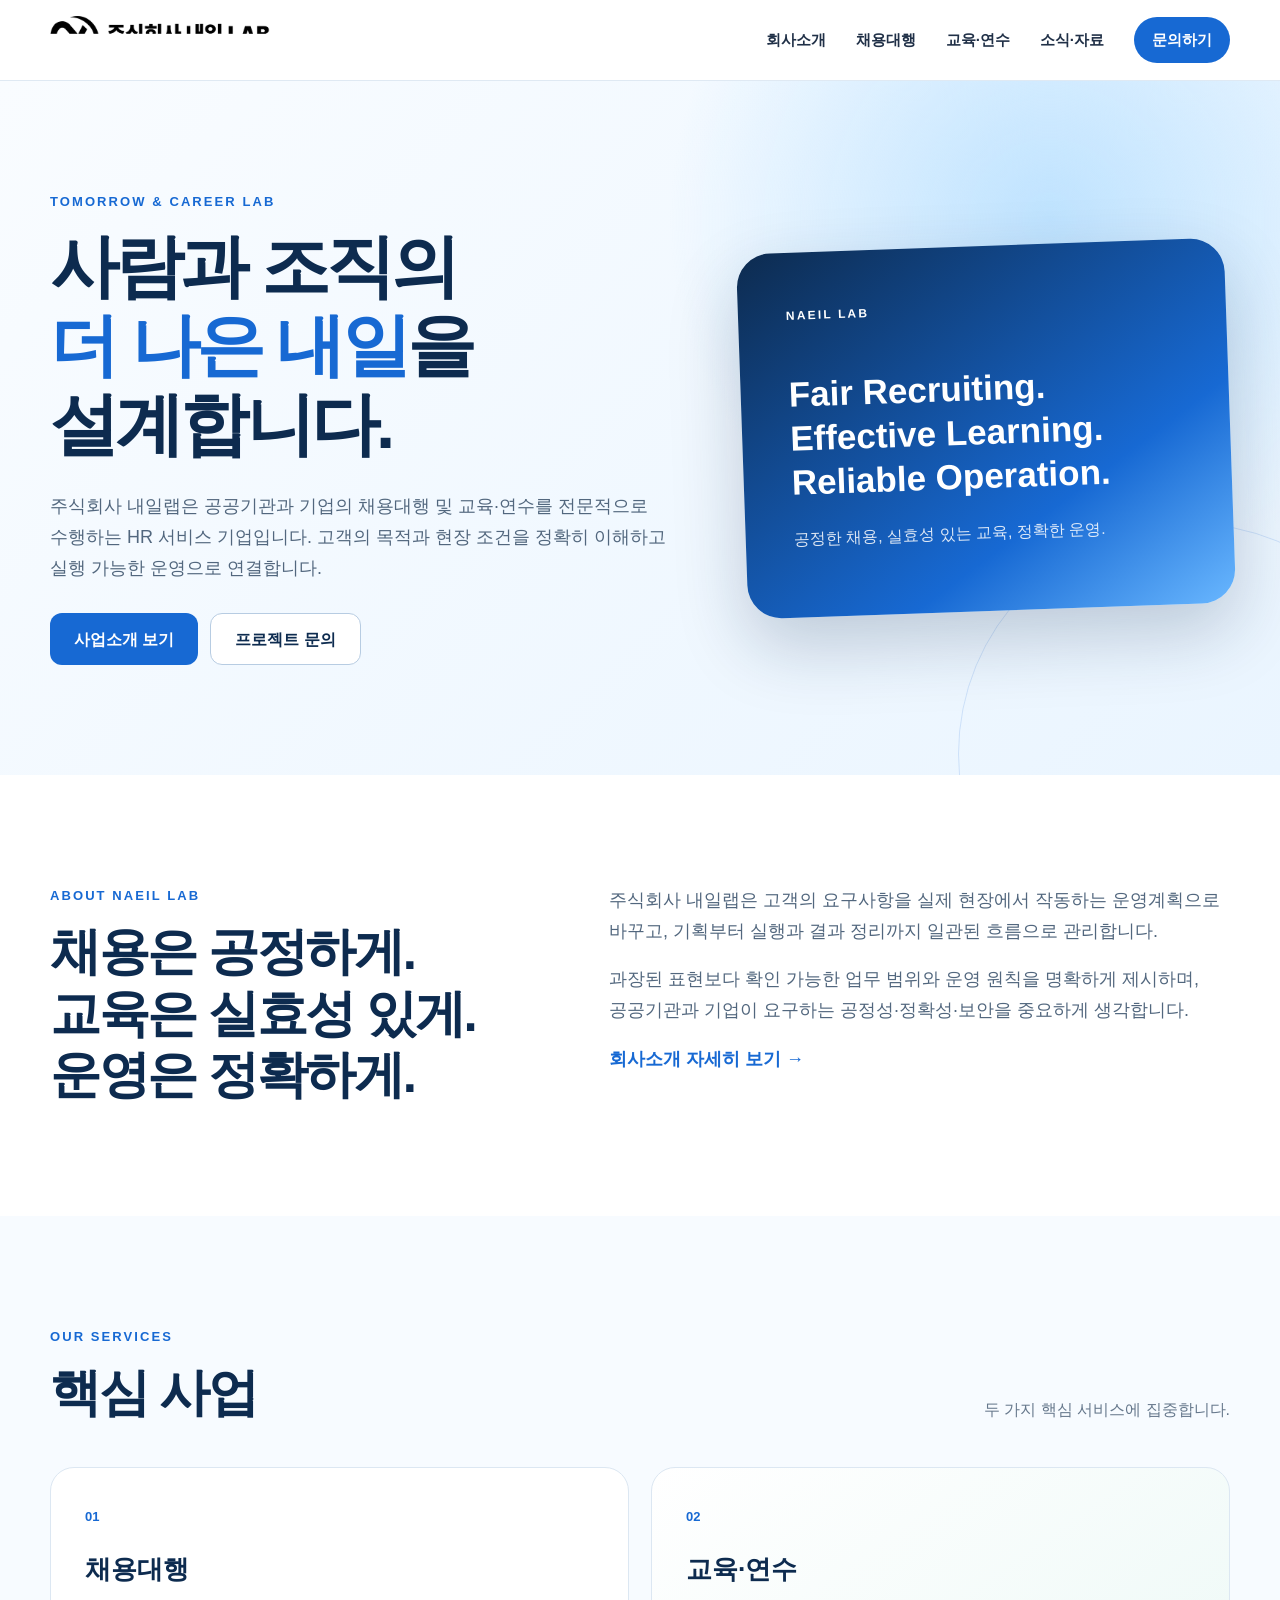
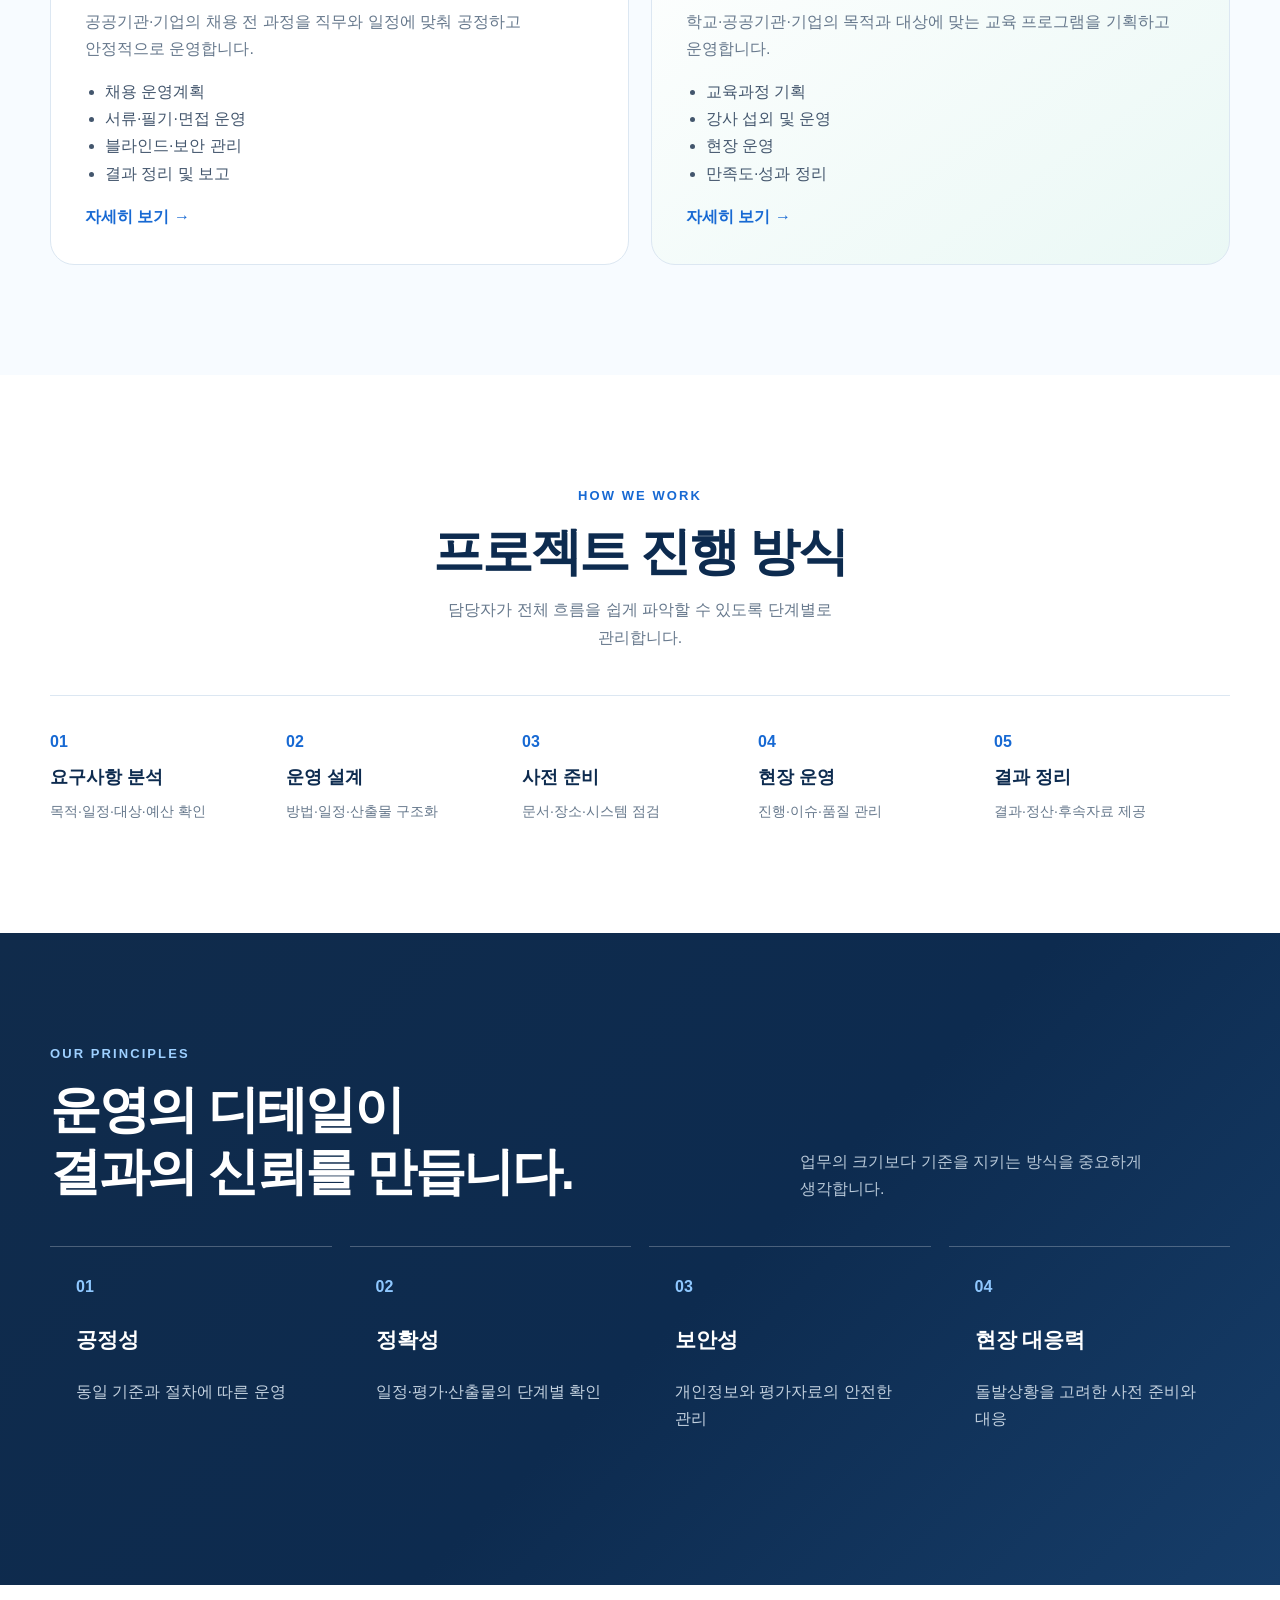
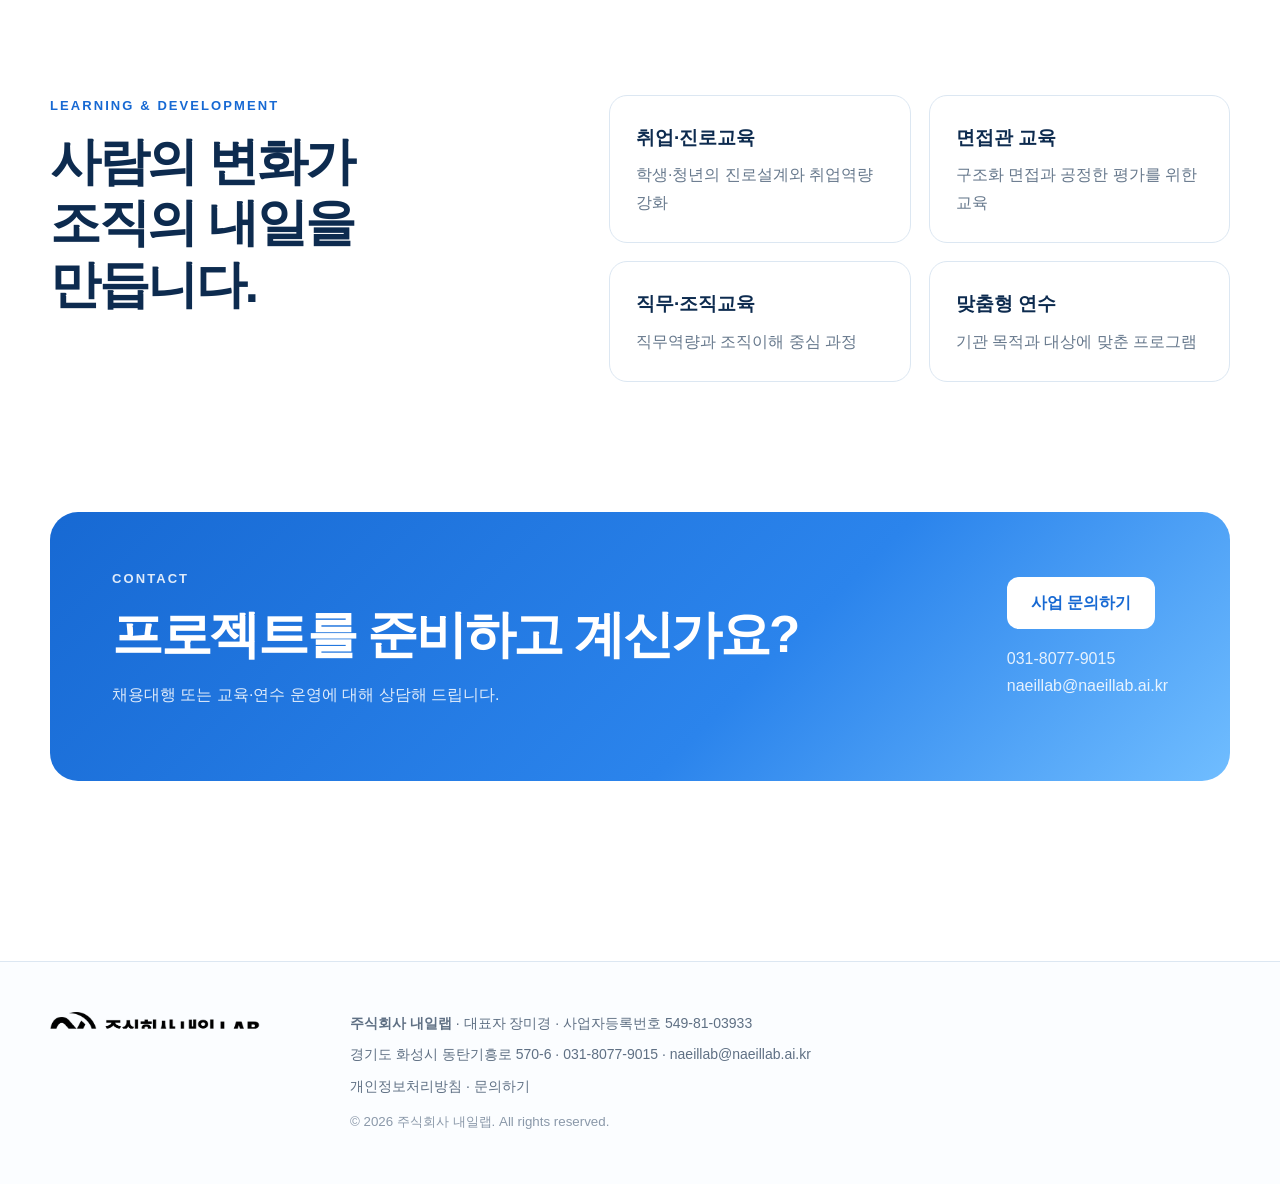
==== commit 0194ee4e: "스크롤형 기업 홈페이지 및 세부페이지 구축" ====
--- a/index.html
+++ b/index.html
@@ -1,219 +1 @@
-<!DOCTYPE html>
-<html lang="ko">
-<head>
-  <meta charset="UTF-8">
-  <meta name="viewport" content="width=device-width, initial-scale=1.0">
-  <meta name="description" content="주식회사 내일랩은 공공기관·기업·학교를 위한 채용대행과 교육·연수 서비스를 제공합니다.">
-  <title>주식회사 내일랩 | 채용대행 · 교육 · 연수</title>
-  <link rel="stylesheet" href="style.css">
-</head>
-<body>
-  <a class="skip-link" href="#main">본문 바로가기</a>
-
-  <header class="site-header" id="top">
-    <div class="nav-wrap">
-      <a class="brand" href="#top" aria-label="주식회사 내일랩 홈">
-        <span class="brand-mark">N</span>
-        <span class="brand-text">주식회사 내일랩</span>
-      </a>
-
-      <button class="menu-toggle" type="button" aria-expanded="false" aria-controls="main-nav">
-        <span></span><span></span><span></span>
-        <span class="sr-only">메뉴 열기</span>
-      </button>
-
-      <nav class="main-nav" id="main-nav" aria-label="주요 메뉴">
-        <a href="#about">회사소개</a>
-        <a href="#services">서비스</a>
-        <a href="#strengths">강점</a>
-        <a href="#process">진행방식</a>
-        <a class="nav-cta" href="#contact">문의하기</a>
-      </nav>
-    </div>
-  </header>
-
-  <main id="main">
-    <section class="hero">
-      <div class="hero-bg hero-bg-one"></div>
-      <div class="hero-bg hero-bg-two"></div>
-      <div class="container hero-grid">
-        <div class="hero-copy">
-          <p class="eyebrow">Recruiting · Learning</p>
-          <h1>사람과 조직의<br><strong>더 나은 내일</strong>을 설계합니다.</h1>
-          <p class="hero-description">
-            주식회사 내일랩은 채용의 공정성과 교육의 실효성을 높이고,
-            고객의 목적에 맞는 실행 가능한 HR 서비스를 제공합니다.
-          </p>
-          <div class="hero-actions">
-            <a class="btn btn-primary" href="#services">서비스 보기</a>
-            <a class="btn btn-secondary" href="#contact">프로젝트 문의</a>
-          </div>
-          <div class="hero-tags" aria-label="주요 고객군">
-            <span>공공기관</span>
-            <span>기업</span>
-            <span>학교</span>
-          </div>
-        </div>
-
-        <div class="hero-visual" aria-hidden="true">
-          <div class="orbit orbit-one"></div>
-          <div class="orbit orbit-two"></div>
-          <div class="visual-card visual-card-main">
-            <span class="visual-label">NAEIL LAB Co., Ltd.</span>
-            <strong>People<br>Tomorrow<br>Possibility</strong>
-            <div class="visual-line"></div>
-            <p>Recruiting · Education</p>
-          </div>
-          <div class="floating-card floating-one">
-            <span class="icon-box">R</span>
-            <div><b>Recruiting</b><small>공정하고 안정적인 채용 운영</small></div>
-          </div>
-          <div class="floating-card floating-two">
-            <span class="icon-box">L</span>
-            <div><b>Learning</b><small>목적에 맞는 교육 설계</small></div>
-          </div>
-        </div>
-      </div>
-    </section>
-
-    <section class="section intro" id="about">
-      <div class="container split-heading">
-        <div>
-          <p class="section-kicker">ABOUT NAEIL LAB</p>
-          <h2>복잡한 일을<br>더 명확하게.</h2>
-        </div>
-        <div class="intro-copy">
-          <p>
-            채용은 공정해야 하고, 교육은 실제 변화를 만들어야 합니다.
-            주식회사 내일랩은 현장 운영 경험을 바탕으로 기획부터 실행, 결과 정리까지
-            하나의 흐름으로 설계합니다.
-          </p>
-          <p>
-            단순한 외주 수행을 넘어 고객의 업무 부담을 줄이고
-            결과의 신뢰도를 높이는 실행 파트너를 지향합니다.
-          </p>
-        </div>
-      </div>
-    </section>
-
-    <section class="section services" id="services">
-      <div class="container">
-        <div class="section-head">
-          <div>
-            <p class="section-kicker">WHAT WE DO</p>
-            <h2>주식회사 내일랩의 핵심 서비스</h2>
-          </div>
-          <p>고객의 목적과 현장 조건에 맞춰 필요한 범위를 정교하게 설계하고 운영합니다.</p>
-        </div>
-
-        <div class="service-grid" style="grid-template-columns: repeat(2, minmax(0, 1fr));">
-          <article class="service-card featured">
-            <div class="service-number">01</div>
-            <div class="service-icon" aria-hidden="true">
-              <svg viewBox="0 0 48 48"><path d="M9 13h30v25H9z"/><path d="M17 13V9h14v4M16 24h16M24 19v10"/></svg>
-            </div>
-            <h3>채용대행</h3>
-            <p>공공기관·기업의 채용 전 과정을 직무와 일정에 맞춰 공정하고 안정적으로 운영합니다.</p>
-            <ul>
-              <li>채용 운영계획 수립</li>
-              <li>서류·필기·면접 운영</li>
-              <li>블라인드·보안·민원 대응</li>
-              <li>결과 정리 및 보고</li>
-            </ul>
-          </article>
-
-          <article class="service-card">
-            <div class="service-number">02</div>
-            <div class="service-icon" aria-hidden="true">
-              <svg viewBox="0 0 48 48"><path d="M8 11h25v27H8z"/><path d="M33 17h7v21H15M14 18h13M14 24h13M14 30h8"/></svg>
-            </div>
-            <h3>교육 · 연수</h3>
-            <p>대상과 목적에 맞는 교육 프로그램을 기획하고 강사·교구·운영을 통합 관리합니다.</p>
-            <ul>
-              <li>교육과정 기획</li>
-              <li>강사 섭외 및 관리</li>
-              <li>교육 운영 및 현장관리</li>
-              <li>만족도·성과 분석</li>
-            </ul>
-          </article>
-        </div>
-      </div>
-    </section>
-
-    <section class="section strengths" id="strengths">
-      <div class="container strengths-grid">
-        <div class="strengths-title">
-          <p class="section-kicker light">WHY NAEIL LAB</p>
-          <h2>운영의 디테일이<br>결과의 신뢰를 만듭니다.</h2>
-          <p>문서 한 장, 안내 한 줄, 현장 동선 하나까지 실제 운영 관점에서 설계합니다.</p>
-        </div>
-        <div class="strength-list">
-          <article>
-            <span>01</span>
-            <div><h3>현장 중심 설계</h3><p>계획서가 현장에서 그대로 작동하도록 사람·시간·동선을 함께 설계합니다.</p></div>
-          </article>
-          <article>
-            <span>02</span>
-            <div><h3>공정성과 보안</h3><p>블라인드 채용, 평가 운영, 개인정보와 보안 관리 기준을 업무 흐름에 반영합니다.</p></div>
-          </article>
-          <article>
-            <span>03</span>
-            <div><h3>맞춤형 운영</h3><p>정해진 패키지를 반복하기보다 기관별 목적·일정·예산에 맞춰 범위를 조정합니다.</p></div>
-          </article>
-          <article>
-            <span>04</span>
-            <div><h3>끝까지 정리</h3><p>행사 종료가 업무 종료가 되지 않도록 결과자료와 후속 행정까지 연결합니다.</p></div>
-          </article>
-        </div>
-      </div>
-    </section>
-
-    <section class="section process" id="process">
-      <div class="container">
-        <div class="section-head centered">
-          <p class="section-kicker">HOW WE WORK</p>
-          <h2>프로젝트 진행 방식</h2>
-          <p>상담부터 결과보고까지 담당자가 흐름을 놓치지 않도록 단계별로 관리합니다.</p>
-        </div>
-
-        <div class="process-line">
-          <article><span>01</span><h3>요구사항 파악</h3><p>목적·일정·대상·예산 확인</p></article>
-          <article><span>02</span><h3>맞춤 설계</h3><p>운영방식·인력·산출물 구성</p></article>
-          <article><span>03</span><h3>실행 준비</h3><p>인력·장소·문서·시스템 점검</p></article>
-          <article><span>04</span><h3>현장 운영</h3><p>진행·이슈·품질 통합 관리</p></article>
-          <article><span>05</span><h3>결과 정리</h3><p>성과·정산·후속자료 제공</p></article>
-        </div>
-      </div>
-    </section>
-
-    <section class="section contact" id="contact">
-      <div class="container contact-card">
-        <div>
-          <p class="section-kicker light">CONTACT</p>
-          <h2>함께 만들 프로젝트가 있으신가요?</h2>
-          <p>채용대행 또는 교육·연수 프로젝트가 필요하다면 주식회사 내일랩과 상의해 주세요.</p>
-          <p>전화 031-8077-9015 · 이메일 naeillab@naeillab.ai.kr</p>
-        </div>
-        <a class="btn btn-white" href="mailto:naeillab@naeillab.ai.kr">이메일 문의하기</a>
-      </div>
-    </section>
-  </main>
-
-  <footer class="site-footer">
-    <div class="container footer-grid">
-      <a class="brand footer-brand" href="#top" aria-label="주식회사 내일랩 홈">
-        <span class="brand-mark">N</span>
-        <span class="brand-text">주식회사 내일랩</span>
-      </a>
-      <div class="footer-copy">
-        <p>대표자 장미경 · 사업자등록번호 549-81-03933</p>
-        <p>경기도 화성시 동탄기흥로 570-6 · 031-8077-9015</p>
-        <p>naeillab@naeillab.ai.kr · naeillab.ai.kr</p>
-        <small>© <span id="year"></span> 주식회사 내일랩. All rights reserved.</small>
-      </div>
-    </div>
-  </footer>
-
-  <script src="script.js"></script>
-</body>
-</html>+<!DOCTYPE html><html lang="ko"><head><meta charset="UTF-8"><meta name="viewport" content="width=device-width,initial-scale=1"><meta name="description" content="주식회사 내일랩은 공공기관·기업·학교를 위한 채용대행과 교육·연수 서비스를 제공합니다."><title>주식회사 내일랩 | 채용대행 · 교육·연수</title><link rel="stylesheet" href="style.css"></head><body><a class="skip" href="#main">본문 바로가기</a><header class="header"><div class="wrap nav"><a href="index.html" class="logo"><img src="assets/logo.png" alt="주식회사 내일랩"></a><button class="menu" aria-expanded="false" aria-controls="gnb">☰</button><nav id="gnb"><a href="about.html">회사소개</a><a href="recruiting.html">채용대행</a><a href="training.html">교육·연수</a><a href="news.html">소식·자료</a><a class="pill" href="contact.html">문의하기</a></nav></div></header><main id="main"><section class="hero"><div class="wrap hero-grid"><div><p class="eyebrow">TOMORROW &amp; CAREER LAB</p><h1>사람과 조직의<br><strong>더 나은 내일</strong>을 설계합니다.</h1><p class="lead">주식회사 내일랩은 공공기관과 기업의 채용대행 및 교육·연수를 전문적으로 수행하는 HR 서비스 기업입니다. 고객의 목적과 현장 조건을 정확히 이해하고 실행 가능한 운영으로 연결합니다.</p><div class="actions"><a class="btn primary" href="#services">사업소개 보기</a><a class="btn line" href="contact.html">프로젝트 문의</a></div></div><div class="hero-card"><span>NAEIL LAB</span><h2>Fair Recruiting.<br>Effective Learning.<br>Reliable Operation.</h2><p>공정한 채용, 실효성 있는 교육, 정확한 운영.</p></div></div></section><section class="section"><div class="wrap split"><div><p class="eyebrow">ABOUT NAEIL LAB</p><h2>채용은 공정하게.<br>교육은 실효성 있게.<br>운영은 정확하게.</h2></div><div class="copy"><p>주식회사 내일랩은 고객의 요구사항을 실제 현장에서 작동하는 운영계획으로 바꾸고, 기획부터 실행과 결과 정리까지 일관된 흐름으로 관리합니다.</p><p>과장된 표현보다 확인 가능한 업무 범위와 운영 원칙을 명확하게 제시하며, 공공기관과 기업이 요구하는 공정성·정확성·보안을 중요하게 생각합니다.</p><a class="text-link" href="about.html">회사소개 자세히 보기 →</a></div></div></section><section class="section soft" id="services"><div class="wrap"><div class="section-head"><div><p class="eyebrow">OUR SERVICES</p><h2>핵심 사업</h2></div><p>두 가지 핵심 서비스에 집중합니다.</p></div><div class="cards two"><article class="service"><b>01</b><h3>채용대행</h3><p>공공기관·기업의 채용 전 과정을 직무와 일정에 맞춰 공정하고 안정적으로 운영합니다.</p><ul><li>채용 운영계획</li><li>서류·필기·면접 운영</li><li>블라인드·보안 관리</li><li>결과 정리 및 보고</li></ul><a href="recruiting.html">자세히 보기 →</a></article><article class="service green"><b>02</b><h3>교육·연수</h3><p>학교·공공기관·기업의 목적과 대상에 맞는 교육 프로그램을 기획하고 운영합니다.</p><ul><li>교육과정 기획</li><li>강사 섭외 및 운영</li><li>현장 운영</li><li>만족도·성과 정리</li></ul><a href="training.html">자세히 보기 →</a></article></div></div></section><section class="section"><div class="wrap"><div class="section-head center"><div><p class="eyebrow">HOW WE WORK</p><h2>프로젝트 진행 방식</h2></div><p>담당자가 전체 흐름을 쉽게 파악할 수 있도록 단계별로 관리합니다.</p></div><div class="steps"><article><b>01</b><h3>요구사항 분석</h3><p>목적·일정·대상·예산 확인</p></article><article><b>02</b><h3>운영 설계</h3><p>방법·일정·산출물 구조화</p></article><article><b>03</b><h3>사전 준비</h3><p>문서·장소·시스템 점검</p></article><article><b>04</b><h3>현장 운영</h3><p>진행·이슈·품질 관리</p></article><article><b>05</b><h3>결과 정리</h3><p>결과·정산·후속자료 제공</p></article></div></div></section><section class="section dark"><div class="wrap"><div class="section-head"><div><p class="eyebrow light">OUR PRINCIPLES</p><h2>운영의 디테일이<br>결과의 신뢰를 만듭니다.</h2></div><p>업무의 크기보다 기준을 지키는 방식을 중요하게 생각합니다.</p></div><div class="principles"><article><span>01</span><h3>공정성</h3><p>동일 기준과 절차에 따른 운영</p></article><article><span>02</span><h3>정확성</h3><p>일정·평가·산출물의 단계별 확인</p></article><article><span>03</span><h3>보안성</h3><p>개인정보와 평가자료의 안전한 관리</p></article><article><span>04</span><h3>현장 대응력</h3><p>돌발상황을 고려한 사전 준비와 대응</p></article></div></div></section><section class="section"><div class="wrap split"><div><p class="eyebrow">LEARNING &amp; DEVELOPMENT</p><h2>사람의 변화가<br>조직의 내일을 만듭니다.</h2></div><div class="mini-grid"><article><h3>취업·진로교육</h3><p>학생·청년의 진로설계와 취업역량 강화</p></article><article><h3>면접관 교육</h3><p>구조화 면접과 공정한 평가를 위한 교육</p></article><article><h3>직무·조직교육</h3><p>직무역량과 조직이해 중심 과정</p></article><article><h3>맞춤형 연수</h3><p>기관 목적과 대상에 맞춘 프로그램</p></article></div></div></section><section class="section cta"><div class="wrap cta-box"><div><p class="eyebrow light">CONTACT</p><h2>프로젝트를 준비하고 계신가요?</h2><p>채용대행 또는 교육·연수 운영에 대해 상담해 드립니다.</p></div><div><a class="btn white" href="contact.html">사업 문의하기</a><p><a href="tel:03180779015">031-8077-9015</a><br><a href="mailto:naeillab@naeillab.ai.kr">naeillab@naeillab.ai.kr</a></p></div></div></section></main><footer class="footer"><div class="wrap footer-grid"><img src="assets/logo.png" alt="주식회사 내일랩"><div><p><strong>주식회사 내일랩</strong> · 대표자 장미경 · 사업자등록번호 549-81-03933</p><p>경기도 화성시 동탄기흥로 570-6 · 031-8077-9015 · naeillab@naeillab.ai.kr</p><p><a href="privacy.html">개인정보처리방침</a> · <a href="contact.html">문의하기</a></p><small>© <span data-year></span> 주식회사 내일랩. All rights reserved.</small></div></div></footer><script src="script.js"></script></body></html>
--- a/style.css
+++ b/style.css
@@ -1,1006 +1 @@
-:root {
-  --navy: #0f2747;
-  --blue: #1f6feb;
-  --sky: #69b7ff;
-  --ice: #edf7ff;
-  --white: #ffffff;
-  --text: #1d2a3a;
-  --muted: #66768a;
-  --line: #dce8f4;
-  --shadow: 0 20px 60px rgba(30, 74, 122, 0.12);
-}
-
-* {
-  box-sizing: border-box;
-}
-
-html {
-  scroll-behavior: smooth;
-}
-
-body {
-  margin: 0;
-  font-family: Pretendard, "Noto Sans KR", "Apple SD Gothic Neo", Arial, sans-serif;
-  color: var(--text);
-  background: var(--white);
-  line-height: 1.6;
-  word-break: keep-all;
-}
-
-body.menu-open {
-  overflow: hidden;
-}
-
-a {
-  color: inherit;
-  text-decoration: none;
-}
-
-button,
-a {
-  -webkit-tap-highlight-color: transparent;
-}
-
-button {
-  font: inherit;
-}
-
-svg {
-  display: block;
-}
-
-.container {
-  width: min(1180px, calc(100% - 48px));
-  margin: 0 auto;
-}
-
-.sr-only {
-  position: absolute;
-  width: 1px;
-  height: 1px;
-  padding: 0;
-  margin: -1px;
-  overflow: hidden;
-  clip: rect(0, 0, 0, 0);
-  white-space: nowrap;
-  border: 0;
-}
-
-.skip-link {
-  position: fixed;
-  left: 16px;
-  top: -60px;
-  z-index: 2000;
-  padding: 12px 18px;
-  color: var(--white);
-  background: var(--navy);
-  border-radius: 8px;
-}
-
-.skip-link:focus {
-  top: 16px;
-}
-
-.site-header {
-  position: sticky;
-  top: 0;
-  z-index: 1000;
-  background: rgba(255, 255, 255, 0.92);
-  backdrop-filter: blur(18px);
-  border-bottom: 1px solid rgba(220, 232, 244, 0.85);
-}
-
-.nav-wrap {
-  width: min(1180px, calc(100% - 48px));
-  height: 78px;
-  margin: 0 auto;
-  display: flex;
-  align-items: center;
-  justify-content: space-between;
-}
-
-.brand {
-  display: inline-flex;
-  align-items: center;
-  gap: 10px;
-  font-weight: 800;
-}
-
-.brand-mark {
-  width: 38px;
-  height: 38px;
-  display: grid;
-  place-items: center;
-  border-radius: 12px 12px 12px 4px;
-  color: var(--white);
-  background: linear-gradient(145deg, var(--blue), var(--sky));
-  box-shadow: 0 8px 20px rgba(31, 111, 235, 0.22);
-  font-size: 18px;
-}
-
-.brand-text {
-  color: var(--navy);
-  font-size: 21px;
-  letter-spacing: -0.04em;
-}
-
-.brand-text span {
-  color: var(--blue);
-  margin-left: 2px;
-}
-
-.main-nav {
-  display: flex;
-  align-items: center;
-  gap: 32px;
-  font-size: 15px;
-  font-weight: 700;
-  color: #42566f;
-}
-
-.main-nav a {
-  transition: color 0.2s ease, transform 0.2s ease;
-}
-
-.main-nav a:hover {
-  color: var(--blue);
-}
-
-.main-nav .nav-cta {
-  padding: 11px 18px;
-  color: var(--white);
-  background: var(--navy);
-  border-radius: 999px;
-}
-
-.menu-toggle {
-  display: none;
-  width: 42px;
-  height: 42px;
-  border: 0;
-  background: transparent;
-  cursor: pointer;
-}
-
-.menu-toggle > span:not(.sr-only) {
-  display: block;
-  width: 22px;
-  height: 2px;
-  margin: 5px auto;
-  background: var(--navy);
-  transition: 0.25s ease;
-}
-
-.hero {
-  position: relative;
-  min-height: 730px;
-  overflow: hidden;
-  background:
-    radial-gradient(circle at 78% 20%, rgba(105, 183, 255, 0.28), transparent 32%),
-    linear-gradient(135deg, #f9fcff 0%, #eef7ff 50%, #f8fbff 100%);
-}
-
-.hero-bg {
-  position: absolute;
-  border-radius: 50%;
-  filter: blur(2px);
-  pointer-events: none;
-}
-
-.hero-bg-one {
-  width: 420px;
-  height: 420px;
-  right: -120px;
-  top: 80px;
-  background: rgba(105, 183, 255, 0.12);
-  border: 1px solid rgba(31, 111, 235, 0.08);
-}
-
-.hero-bg-two {
-  width: 260px;
-  height: 260px;
-  left: -90px;
-  bottom: -80px;
-  background: rgba(31, 111, 235, 0.08);
-}
-
-.hero-grid {
-  min-height: 730px;
-  display: grid;
-  grid-template-columns: 1.08fr 0.92fr;
-  align-items: center;
-  gap: 60px;
-  position: relative;
-  z-index: 1;
-}
-
-.eyebrow,
-.section-kicker {
-  margin: 0 0 18px;
-  font-size: 13px;
-  font-weight: 800;
-  color: var(--blue);
-  letter-spacing: 0.14em;
-}
-
-.hero h1 {
-  margin: 0;
-  font-size: clamp(48px, 5.2vw, 76px);
-  line-height: 1.15;
-  letter-spacing: -0.055em;
-  color: var(--navy);
-}
-
-.hero h1 strong {
-  color: var(--blue);
-  font-weight: 800;
-}
-
-.hero-description {
-  max-width: 620px;
-  margin: 28px 0 0;
-  color: #52667d;
-  font-size: 19px;
-  line-height: 1.85;
-}
-
-.hero-actions {
-  display: flex;
-  gap: 12px;
-  margin-top: 38px;
-}
-
-.btn {
-  min-height: 52px;
-  display: inline-flex;
-  align-items: center;
-  justify-content: center;
-  padding: 0 24px;
-  border: 0;
-  border-radius: 12px;
-  font-weight: 800;
-  cursor: pointer;
-  transition: transform 0.2s ease, box-shadow 0.2s ease, opacity 0.2s ease;
-}
-
-.btn:hover {
-  transform: translateY(-2px);
-}
-
-.btn-primary {
-  color: var(--white);
-  background: var(--blue);
-  box-shadow: 0 12px 28px rgba(31, 111, 235, 0.22);
-}
-
-.btn-secondary {
-  color: var(--navy);
-  background: var(--white);
-  border: 1px solid var(--line);
-}
-
-.hero-tags {
-  display: flex;
-  gap: 10px;
-  margin-top: 34px;
-}
-
-.hero-tags span {
-  padding: 7px 12px;
-  color: #557086;
-  background: rgba(255, 255, 255, 0.78);
-  border: 1px solid rgba(220, 232, 244, 0.95);
-  border-radius: 999px;
-  font-size: 13px;
-  font-weight: 700;
-}
-
-.hero-visual {
-  position: relative;
-  height: 520px;
-  display: grid;
-  place-items: center;
-}
-
-.orbit {
-  position: absolute;
-  border: 1px dashed rgba(31, 111, 235, 0.22);
-  border-radius: 50%;
-}
-
-.orbit-one {
-  width: 420px;
-  height: 420px;
-}
-
-.orbit-two {
-  width: 310px;
-  height: 310px;
-}
-
-.visual-card {
-  position: relative;
-  z-index: 2;
-  width: 330px;
-  min-height: 330px;
-  padding: 42px;
-  color: var(--white);
-  background: linear-gradient(150deg, #163b68 0%, #1f6feb 62%, #66b8ff 100%);
-  border-radius: 36px;
-  box-shadow: 0 28px 70px rgba(25, 74, 132, 0.28);
-  transform: rotate(-4deg);
-}
-
-.visual-card::after {
-  content: "";
-  position: absolute;
-  inset: 12px;
-  border: 1px solid rgba(255, 255, 255, 0.18);
-  border-radius: 28px;
-}
-
-.visual-label {
-  position: relative;
-  z-index: 1;
-  font-size: 12px;
-  font-weight: 800;
-  letter-spacing: 0.2em;
-  opacity: 0.85;
-}
-
-.visual-card strong {
-  position: relative;
-  z-index: 1;
-  display: block;
-  margin-top: 50px;
-  font-size: 35px;
-  line-height: 1.15;
-  letter-spacing: -0.04em;
-}
-
-.visual-line {
-  position: relative;
-  z-index: 1;
-  width: 56px;
-  height: 4px;
-  margin: 28px 0 18px;
-  border-radius: 999px;
-  background: rgba(255, 255, 255, 0.85);
-}
-
-.visual-card p {
-  position: relative;
-  z-index: 1;
-  margin: 0;
-  font-size: 12px;
-  letter-spacing: 0.05em;
-  opacity: 0.8;
-}
-
-.floating-card {
-  position: absolute;
-  z-index: 3;
-  min-width: 190px;
-  display: flex;
-  align-items: center;
-  gap: 12px;
-  padding: 14px 16px;
-  background: rgba(255, 255, 255, 0.94);
-  border: 1px solid rgba(220, 232, 244, 0.9);
-  border-radius: 16px;
-  box-shadow: var(--shadow);
-}
-
-.floating-card b,
-.floating-card small {
-  display: block;
-}
-
-.floating-card b {
-  color: var(--navy);
-  font-size: 13px;
-}
-
-.floating-card small {
-  margin-top: 2px;
-  color: var(--muted);
-  font-size: 11px;
-}
-
-.icon-box {
-  width: 38px;
-  height: 38px;
-  display: grid;
-  place-items: center;
-  flex: 0 0 auto;
-  color: var(--blue);
-  background: var(--ice);
-  border-radius: 11px;
-  font-weight: 900;
-}
-
-.floating-one { top: 54px; right: -12px; }
-.floating-two { left: -18px; bottom: 112px; }
-.floating-three { right: 12px; bottom: 40px; }
-
-.section {
-  padding: 120px 0;
-}
-
-.split-heading {
-  display: grid;
-  grid-template-columns: 0.85fr 1.15fr;
-  gap: 110px;
-  align-items: start;
-}
-
-.section h2 {
-  margin: 0;
-  color: var(--navy);
-  font-size: clamp(34px, 4vw, 52px);
-  line-height: 1.2;
-  letter-spacing: -0.045em;
-}
-
-.intro-copy {
-  padding-top: 40px;
-}
-
-.intro-copy p {
-  margin: 0 0 18px;
-  color: #52667d;
-  font-size: 19px;
-  line-height: 1.9;
-}
-
-.services {
-  background: #f8fbff;
-}
-
-.section-head {
-  display: flex;
-  align-items: end;
-  justify-content: space-between;
-  gap: 30px;
-  margin-bottom: 48px;
-}
-
-.section-head > p {
-  max-width: 410px;
-  margin: 0 0 6px;
-  color: var(--muted);
-  font-size: 16px;
-  line-height: 1.8;
-}
-
-.service-grid {
-  display: grid;
-  grid-template-columns: repeat(3, 1fr);
-  gap: 22px;
-}
-
-.service-card {
-  position: relative;
-  min-height: 500px;
-  padding: 36px;
-  background: var(--white);
-  border: 1px solid var(--line);
-  border-radius: 24px;
-  overflow: hidden;
-  transition: transform 0.25s ease, box-shadow 0.25s ease;
-}
-
-.service-card:hover {
-  transform: translateY(-6px);
-  box-shadow: var(--shadow);
-}
-
-.service-card.featured {
-  border-color: rgba(31, 111, 235, 0.24);
-  box-shadow: 0 18px 50px rgba(31, 111, 235, 0.08);
-}
-
-.service-number {
-  position: absolute;
-  top: 24px;
-  right: 26px;
-  color: #c6d6e5;
-  font-size: 13px;
-  font-weight: 900;
-  letter-spacing: 0.12em;
-}
-
-.service-icon {
-  width: 58px;
-  height: 58px;
-  display: grid;
-  place-items: center;
-  margin-bottom: 28px;
-  color: var(--blue);
-  background: var(--ice);
-  border-radius: 17px;
-}
-
-.service-icon svg {
-  width: 30px;
-  height: 30px;
-  fill: none;
-  stroke: currentColor;
-  stroke-width: 2.2;
-  stroke-linecap: round;
-  stroke-linejoin: round;
-}
-
-.service-card h3 {
-  margin: 0 0 14px;
-  color: var(--navy);
-  font-size: 26px;
-  letter-spacing: -0.03em;
-}
-
-.service-card > p {
-  margin: 0;
-  min-height: 88px;
-  color: var(--muted);
-  font-size: 16px;
-  line-height: 1.75;
-}
-
-.service-card ul {
-  margin: 30px 0 0;
-  padding: 24px 0 0;
-  list-style: none;
-  border-top: 1px solid var(--line);
-}
-
-.service-card li {
-  position: relative;
-  padding: 8px 0 8px 22px;
-  color: #43566d;
-  font-size: 14px;
-  font-weight: 700;
-}
-
-.service-card li::before {
-  content: "";
-  position: absolute;
-  left: 2px;
-  top: 16px;
-  width: 6px;
-  height: 6px;
-  border-radius: 50%;
-  background: var(--sky);
-}
-
-.strengths {
-  color: var(--white);
-  background:
-    radial-gradient(circle at 10% 20%, rgba(105, 183, 255, 0.15), transparent 28%),
-    linear-gradient(135deg, #102b4b 0%, #0f2747 55%, #173b64 100%);
-}
-
-.strengths-grid {
-  display: grid;
-  grid-template-columns: 0.82fr 1.18fr;
-  gap: 90px;
-}
-
-.section-kicker.light {
-  color: #91c9ff;
-}
-
-.strengths h2,
-.contact h2 {
-  color: var(--white);
-}
-
-.strengths-title > p:last-child {
-  max-width: 430px;
-  margin-top: 28px;
-  color: #b8c8d8;
-  font-size: 16px;
-  line-height: 1.9;
-}
-
-.strength-list {
-  border-top: 1px solid rgba(255, 255, 255, 0.16);
-}
-
-.strength-list article {
-  display: grid;
-  grid-template-columns: 52px 1fr;
-  gap: 18px;
-  padding: 26px 0;
-  border-bottom: 1px solid rgba(255, 255, 255, 0.16);
-}
-
-.strength-list article > span {
-  color: #84c5ff;
-  font-size: 12px;
-  font-weight: 900;
-}
-
-.strength-list h3 {
-  margin: -3px 0 8px;
-  font-size: 20px;
-}
-
-.strength-list p {
-  margin: 0;
-  color: #b9c9d9;
-  line-height: 1.75;
-}
-
-.section-head.centered {
-  display: block;
-  max-width: 700px;
-  margin: 0 auto 58px;
-  text-align: center;
-}
-
-.section-head.centered > p:last-child {
-  max-width: none;
-  margin: 18px 0 0;
-}
-
-.process-line {
-  display: grid;
-  grid-template-columns: repeat(5, 1fr);
-  border-top: 1px solid var(--line);
-}
-
-.process-line article {
-  position: relative;
-  padding: 34px 24px 0 0;
-}
-
-.process-line article::before {
-  content: "";
-  position: absolute;
-  top: -6px;
-  left: 0;
-  width: 11px;
-  height: 11px;
-  border: 3px solid var(--white);
-  border-radius: 50%;
-  background: var(--blue);
-  box-shadow: 0 0 0 1px var(--blue);
-}
-
-.process-line span {
-  color: var(--blue);
-  font-size: 12px;
-  font-weight: 900;
-}
-
-.process-line h3 {
-  margin: 8px 0 7px;
-  color: var(--navy);
-  font-size: 18px;
-}
-
-.process-line p {
-  margin: 0;
-  color: var(--muted);
-  font-size: 14px;
-}
-
-.contact {
-  padding-top: 30px;
-}
-
-.contact-card {
-  display: flex;
-  align-items: center;
-  justify-content: space-between;
-  gap: 40px;
-  padding: 56px 64px;
-  color: var(--white);
-  background: linear-gradient(135deg, #1d63cf 0%, #2a82ee 58%, #64b9ff 100%);
-  border-radius: 28px;
-  box-shadow: 0 24px 70px rgba(31, 111, 235, 0.2);
-}
-
-.contact-card p:last-child {
-  margin: 14px 0 0;
-  color: rgba(255, 255, 255, 0.84);
-  font-size: 16px;
-}
-
-.btn-white {
-  flex: 0 0 auto;
-  color: var(--blue);
-  background: var(--white);
-  box-shadow: 0 10px 28px rgba(13, 57, 111, 0.18);
-}
-
-.site-footer {
-  padding: 54px 0;
-  margin-top: 80px;
-  border-top: 1px solid var(--line);
-}
-
-.footer-grid {
-  display: flex;
-  align-items: center;
-  justify-content: space-between;
-  gap: 30px;
-}
-
-.footer-copy {
-  text-align: right;
-}
-
-.footer-copy p {
-  margin: 0 0 8px;
-  color: #52667d;
-  font-size: 13px;
-  font-weight: 800;
-  letter-spacing: 0.04em;
-}
-
-.footer-copy small {
-  color: #8a98a9;
-}
-
-.toast {
-  position: fixed;
-  left: 50%;
-  bottom: 28px;
-  z-index: 1500;
-  padding: 14px 18px;
-  color: var(--white);
-  background: rgba(15, 39, 71, 0.96);
-  border-radius: 12px;
-  box-shadow: 0 14px 36px rgba(15, 39, 71, 0.24);
-  opacity: 0;
-  transform: translate(-50%, 18px);
-  pointer-events: none;
-  transition: 0.25s ease;
-  font-size: 14px;
-}
-
-.toast.show {
-  opacity: 1;
-  transform: translate(-50%, 0);
-}
-
-@media (max-width: 980px) {
-  .hero-grid,
-  .split-heading,
-  .strengths-grid {
-    grid-template-columns: 1fr;
-  }
-
-  .hero {
-    min-height: auto;
-  }
-
-  .hero-grid {
-    min-height: auto;
-    padding: 100px 0 80px;
-  }
-
-  .hero-copy {
-    max-width: 720px;
-  }
-
-  .hero-visual {
-    height: 480px;
-  }
-
-  .split-heading,
-  .strengths-grid {
-    gap: 42px;
-  }
-
-  .intro-copy {
-    padding-top: 0;
-  }
-
-  .service-grid {
-    grid-template-columns: 1fr;
-  }
-
-  .service-card {
-    min-height: auto;
-  }
-
-  .service-card > p {
-    min-height: 0;
-  }
-
-  .process-line {
-    grid-template-columns: repeat(3, 1fr);
-    gap: 34px 0;
-    border-top: 0;
-  }
-
-  .process-line article {
-    border-top: 1px solid var(--line);
-  }
-
-  .contact-card {
-    align-items: flex-start;
-    flex-direction: column;
-  }
-}
-
-@media (max-width: 760px) {
-  .container,
-  .nav-wrap {
-    width: min(100% - 32px, 1180px);
-  }
-
-  .nav-wrap {
-    height: 68px;
-  }
-
-  .menu-toggle {
-    display: block;
-    position: relative;
-    z-index: 1002;
-  }
-
-  .main-nav {
-    position: fixed;
-    inset: 68px 0 auto 0;
-    display: none;
-    flex-direction: column;
-    align-items: stretch;
-    gap: 4px;
-    padding: 22px 20px 28px;
-    background: rgba(255, 255, 255, 0.98);
-    border-bottom: 1px solid var(--line);
-    box-shadow: 0 20px 40px rgba(22, 58, 104, 0.1);
-  }
-
-  .main-nav.open {
-    display: flex;
-  }
-
-  .main-nav a {
-    padding: 13px 12px;
-  }
-
-  .main-nav .nav-cta {
-    margin-top: 6px;
-    text-align: center;
-  }
-
-  .menu-toggle.active > span:nth-child(1) {
-    transform: translateY(7px) rotate(45deg);
-  }
-
-  .menu-toggle.active > span:nth-child(2) {
-    opacity: 0;
-  }
-
-  .menu-toggle.active > span:nth-child(3) {
-    transform: translateY(-7px) rotate(-45deg);
-  }
-
-  .hero-grid {
-    padding: 78px 0 58px;
-    gap: 30px;
-  }
-
-  .hero h1 {
-    font-size: clamp(41px, 12vw, 58px);
-  }
-
-  .hero-description {
-    margin-top: 22px;
-    font-size: 16px;
-  }
-
-  .hero-actions {
-    flex-direction: column;
-  }
-
-  .hero-actions .btn {
-    width: 100%;
-  }
-
-  .hero-tags {
-    flex-wrap: wrap;
-  }
-
-  .hero-visual {
-    height: 400px;
-    transform: scale(0.88);
-    transform-origin: center;
-  }
-
-  .visual-card {
-    width: 290px;
-    min-height: 290px;
-    padding: 34px;
-  }
-
-  .visual-card strong {
-    margin-top: 40px;
-    font-size: 30px;
-  }
-
-  .floating-one { right: -32px; }
-  .floating-two { left: -34px; }
-  .floating-three { right: -18px; }
-
-  .section {
-    padding: 88px 0;
-  }
-
-  .section h2 {
-    font-size: 36px;
-  }
-
-  .section-head {
-    display: block;
-  }
-
-  .section-head > p {
-    margin-top: 18px;
-  }
-
-  .intro-copy p {
-    font-size: 17px;
-  }
-
-  .service-card {
-    padding: 28px;
-  }
-
-  .process-line {
-    grid-template-columns: 1fr 1fr;
-  }
-
-  .contact-card {
-    padding: 38px 28px;
-    border-radius: 22px;
-  }
-
-  .btn-white {
-    width: 100%;
-  }
-
-  .footer-grid {
-    align-items: flex-start;
-    flex-direction: column;
-  }
-
-  .footer-copy {
-    text-align: left;
-  }
-}
-
-@media (max-width: 520px) {
-  .hero-visual {
-    height: 350px;
-    transform: scale(0.74);
-    margin: -18px 0;
-  }
-
-  .process-line {
-    grid-template-columns: 1fr;
-    gap: 22px;
-  }
-
-  .section-head.centered {
-    text-align: left;
-  }
-}
-
-@media (prefers-reduced-motion: reduce) {
-  html {
-    scroll-behavior: auto;
-  }
-
-  *,
-  *::before,
-  *::after {
-    transition-duration: 0.01ms !important;
-    animation-duration: 0.01ms !important;
-    animation-iteration-count: 1 !important;
-  }
-}+:root{--navy:#0d2b4f;--blue:#1769d3;--sky:#eaf5ff;--mint:#eaf8f5;--text:#203047;--muted:#66788c;--line:#dce7f2;--white:#fff;--soft:#f7fbff}*{box-sizing:border-box}html{scroll-behavior:smooth}body{margin:0;font-family:Pretendard,'Noto Sans KR','Apple SD Gothic Neo',Arial,sans-serif;color:var(--text);line-height:1.7;word-break:keep-all;background:#fff}a{color:inherit;text-decoration:none}.wrap{width:min(1180px,calc(100% - 48px));margin:auto}.skip{position:fixed;top:-60px;left:12px;background:#000;color:#fff;padding:10px;z-index:2000}.skip:focus{top:12px}.header{position:sticky;top:0;z-index:100;background:rgba(255,255,255,.94);backdrop-filter:blur(14px);border-bottom:1px solid rgba(220,231,242,.9)}.nav{height:80px;display:flex;align-items:center;justify-content:space-between;gap:30px}.logo img{width:220px;height:auto;display:block}.nav nav{display:flex;align-items:center;gap:30px;font-weight:700;font-size:15px}.nav nav a:hover{color:var(--blue)}.pill{padding:10px 18px;border-radius:999px;background:var(--blue);color:#fff!important}.menu{display:none;border:0;background:transparent;font-size:26px}.hero{position:relative;overflow:hidden;background:radial-gradient(circle at 82% 20%,#bfe3ff 0,transparent 32%),linear-gradient(135deg,#f9fcff,#eaf5ff);padding:110px 0}.hero:after{content:"";position:absolute;width:460px;height:460px;border:1px solid rgba(23,105,211,.15);border-radius:50%;right:-140px;bottom:-210px}.hero-grid{display:grid;grid-template-columns:1.12fr .88fr;gap:70px;align-items:center}.eyebrow{margin:0 0 14px;color:var(--blue);font-weight:900;font-size:13px;letter-spacing:.16em}.light{color:#9ed0ff}.hero h1,.subhero h1{margin:0;color:var(--navy);font-size:clamp(46px,5.4vw,76px);line-height:1.14;letter-spacing:-.055em}.hero h1 strong{color:var(--blue)}.lead{font-size:18px;color:#52677e;max-width:680px;margin:28px 0}.actions{display:flex;gap:12px;margin-top:30px}.btn{min-height:52px;padding:0 24px;border-radius:12px;display:inline-flex;align-items:center;justify-content:center;font-weight:800}.primary{background:var(--blue);color:#fff}.line{border:1px solid #b7cce2;background:#fff;color:var(--navy)}.white{background:#fff;color:var(--blue)}.hero-card{position:relative;z-index:2;padding:48px;color:#fff;border-radius:34px;background:linear-gradient(145deg,#0d2b4f,#1769d3 68%,#69b7ff);box-shadow:0 28px 70px rgba(13,43,79,.22);transform:rotate(-2deg)}.hero-card span{font-size:12px;font-weight:900;letter-spacing:.18em}.hero-card h2{font-size:35px;line-height:1.25;margin:45px 0 22px}.hero-card p{opacity:.85}.section{padding:110px 0}.soft{background:var(--soft)}.split{display:grid;grid-template-columns:.85fr 1.15fr;gap:100px;align-items:start}.section h2{margin:0;color:var(--navy);font-size:clamp(34px,4vw,52px);line-height:1.2;letter-spacing:-.045em}.copy{font-size:18px;color:#52677e}.copy p{margin:0 0 18px}.text-link,.service>a{color:var(--blue);font-weight:800}.section-head{display:flex;justify-content:space-between;gap:30px;align-items:end;margin-bottom:44px}.section-head>p{max-width:430px;color:var(--muted);margin:0}.center{display:block;text-align:center}.center>p{margin:14px auto 0}.cards{display:grid;gap:22px}.cards.two{grid-template-columns:repeat(2,1fr)}.cards.three{grid-template-columns:repeat(3,1fr)}.service,.value{padding:34px;border:1px solid var(--line);border-radius:24px;background:#fff}.service{min-height:390px}.service.green{background:linear-gradient(145deg,#fff,var(--mint))}.service b,.value b{color:var(--blue);font-size:13px}.service h3,.value h3{font-size:26px;color:var(--navy);margin:18px 0 12px}.service p,.value p{color:var(--muted)}.service ul{padding-left:20px;color:#43566d}.steps{display:grid;grid-template-columns:repeat(5,1fr);gap:0;border-top:1px solid var(--line)}.steps article{padding:32px 20px 0 0}.steps b{color:var(--blue)}.steps h3{font-size:18px;color:var(--navy);margin:7px 0}.steps p{font-size:14px;color:var(--muted);margin:0}.dark{background:linear-gradient(135deg,#102b4b,#0d2b4f 55%,#163d69);color:#fff}.dark h2{color:#fff}.dark .section-head>p{color:#b8c8d8}.principles{display:grid;grid-template-columns:repeat(4,1fr);gap:18px}.principles article{padding:26px;border-top:1px solid rgba(255,255,255,.25)}.principles span{color:#8fc8ff;font-weight:900}.principles h3{font-size:21px}.principles p{color:#c3d1df}.light-copy{color:#c3d1df}.mini-grid{display:grid;grid-template-columns:repeat(2,1fr);gap:18px}.mini-grid article{padding:26px;border:1px solid var(--line);border-radius:18px}.mini-grid h3{margin:0 0 8px;color:var(--navy)}.mini-grid p{margin:0;color:var(--muted)}.cta{padding-top:20px}.cta-box{padding:56px 62px;border-radius:28px;background:linear-gradient(135deg,#1769d3,#2b84ec 60%,#70bdff);color:#fff;display:flex;justify-content:space-between;gap:40px;align-items:center}.cta h2{color:#fff}.cta p{color:rgba(255,255,255,.86)}.subhero{padding:110px 0;background:linear-gradient(135deg,#f8fcff,#eaf5ff)}.subhero h1{font-size:clamp(42px,5vw,64px)}.subhero p:last-child{font-size:18px;color:#52677e;max-width:760px}.training{background:linear-gradient(135deg,#f7fcfb,#eaf8f5)}.info{display:grid;border-top:2px solid var(--navy)}.info div{display:grid;grid-template-columns:210px 1fr;border-bottom:1px solid var(--line);padding:18px 8px}.info dt{font-weight:800;color:var(--navy)}.info dd{margin:0}.empty{text-align:center;padding:80px;border:1px dashed #bfd0e1;border-radius:24px;background:var(--soft)}.contact-grid{display:grid;grid-template-columns:1fr 1fr;gap:24px}.contact-card{padding:38px;border:1px solid var(--line);border-radius:24px}.contact-card h2{font-size:30px}.contact-card dl div{padding:14px 0;border-bottom:1px solid var(--line)}.contact-card dt{font-size:13px;color:var(--muted);font-weight:800}.contact-card dd{margin:3px 0 0;font-size:18px}.note{padding:14px;border-radius:12px;background:#fff4e7;color:#81551d;font-size:14px}.policy{max-width:850px}.policy h2{font-size:24px;margin-top:38px}.footer{margin-top:70px;padding:50px 0;border-top:1px solid var(--line);background:#fbfdff}.footer-grid{display:grid;grid-template-columns:250px 1fr;gap:50px;align-items:start}.footer img{width:210px}.footer p{margin:0 0 8px;color:#5f7084;font-size:14px}.footer small{color:#8a98a9}@media(max-width:900px){.hero-grid,.split,.contact-grid{grid-template-columns:1fr}.cards.three{grid-template-columns:1fr 1fr}.steps{grid-template-columns:1fr 1fr;border-top:0;gap:18px}.steps article{border-top:1px solid var(--line)}.principles{grid-template-columns:1fr 1fr}.split{gap:40px}.hero-card{transform:none}.section{padding:80px 0}}@media(max-width:720px){.wrap{width:min(100% - 30px,1180px)}.nav{height:68px}.logo img{width:175px}.menu{display:block}.nav nav{display:none;position:absolute;top:68px;left:0;right:0;background:#fff;padding:18px 20px 24px;flex-direction:column;align-items:stretch;border-bottom:1px solid var(--line)}.nav nav.open{display:flex}.hero{padding:72px 0}.hero h1{font-size:44px}.hero-grid{gap:34px}.actions{flex-direction:column}.section-head{display:block}.cards.two,.cards.three,.principles,.mini-grid{grid-template-columns:1fr}.section{padding:68px 0}.steps{grid-template-columns:1fr}.cta-box{padding:38px 28px;display:block}.footer-grid{grid-template-columns:1fr}.info div{grid-template-columns:1fr;gap:4px}.subhero{padding:78px 0}.subhero h1{font-size:40px}}
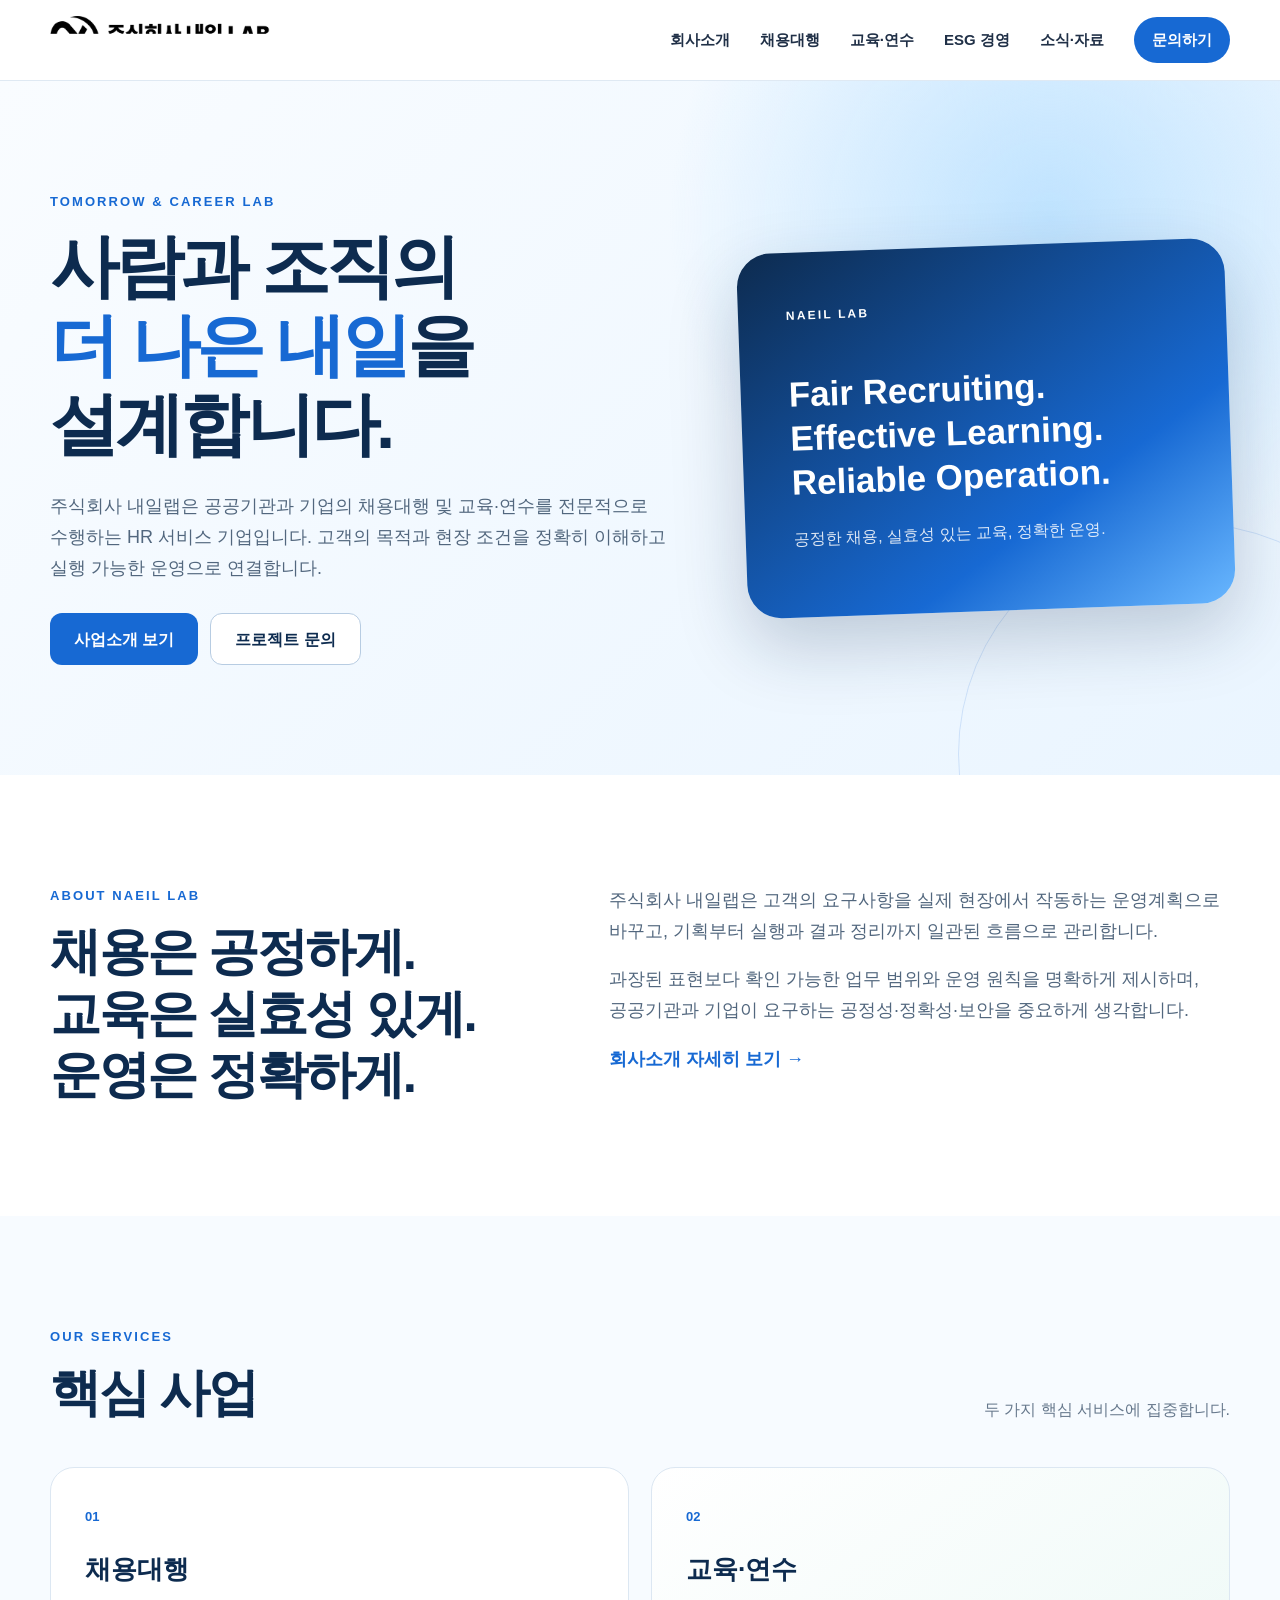
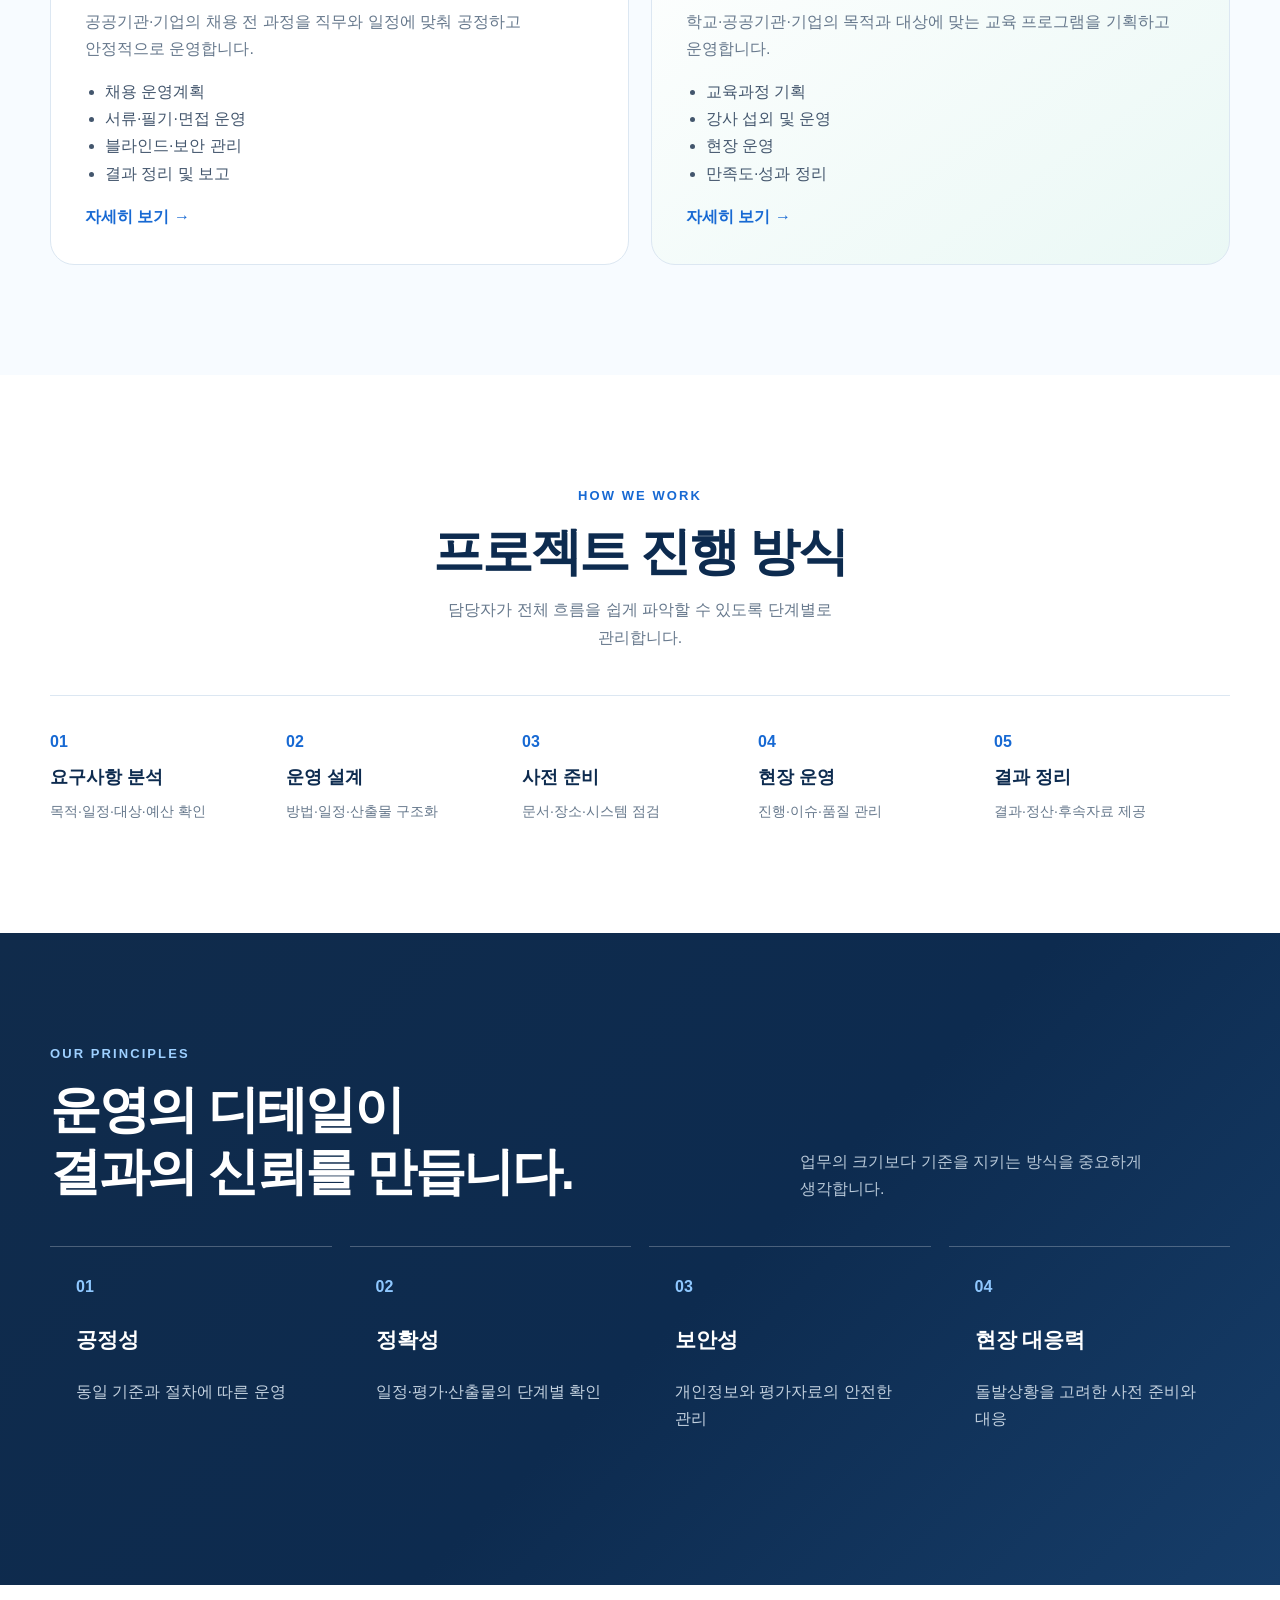
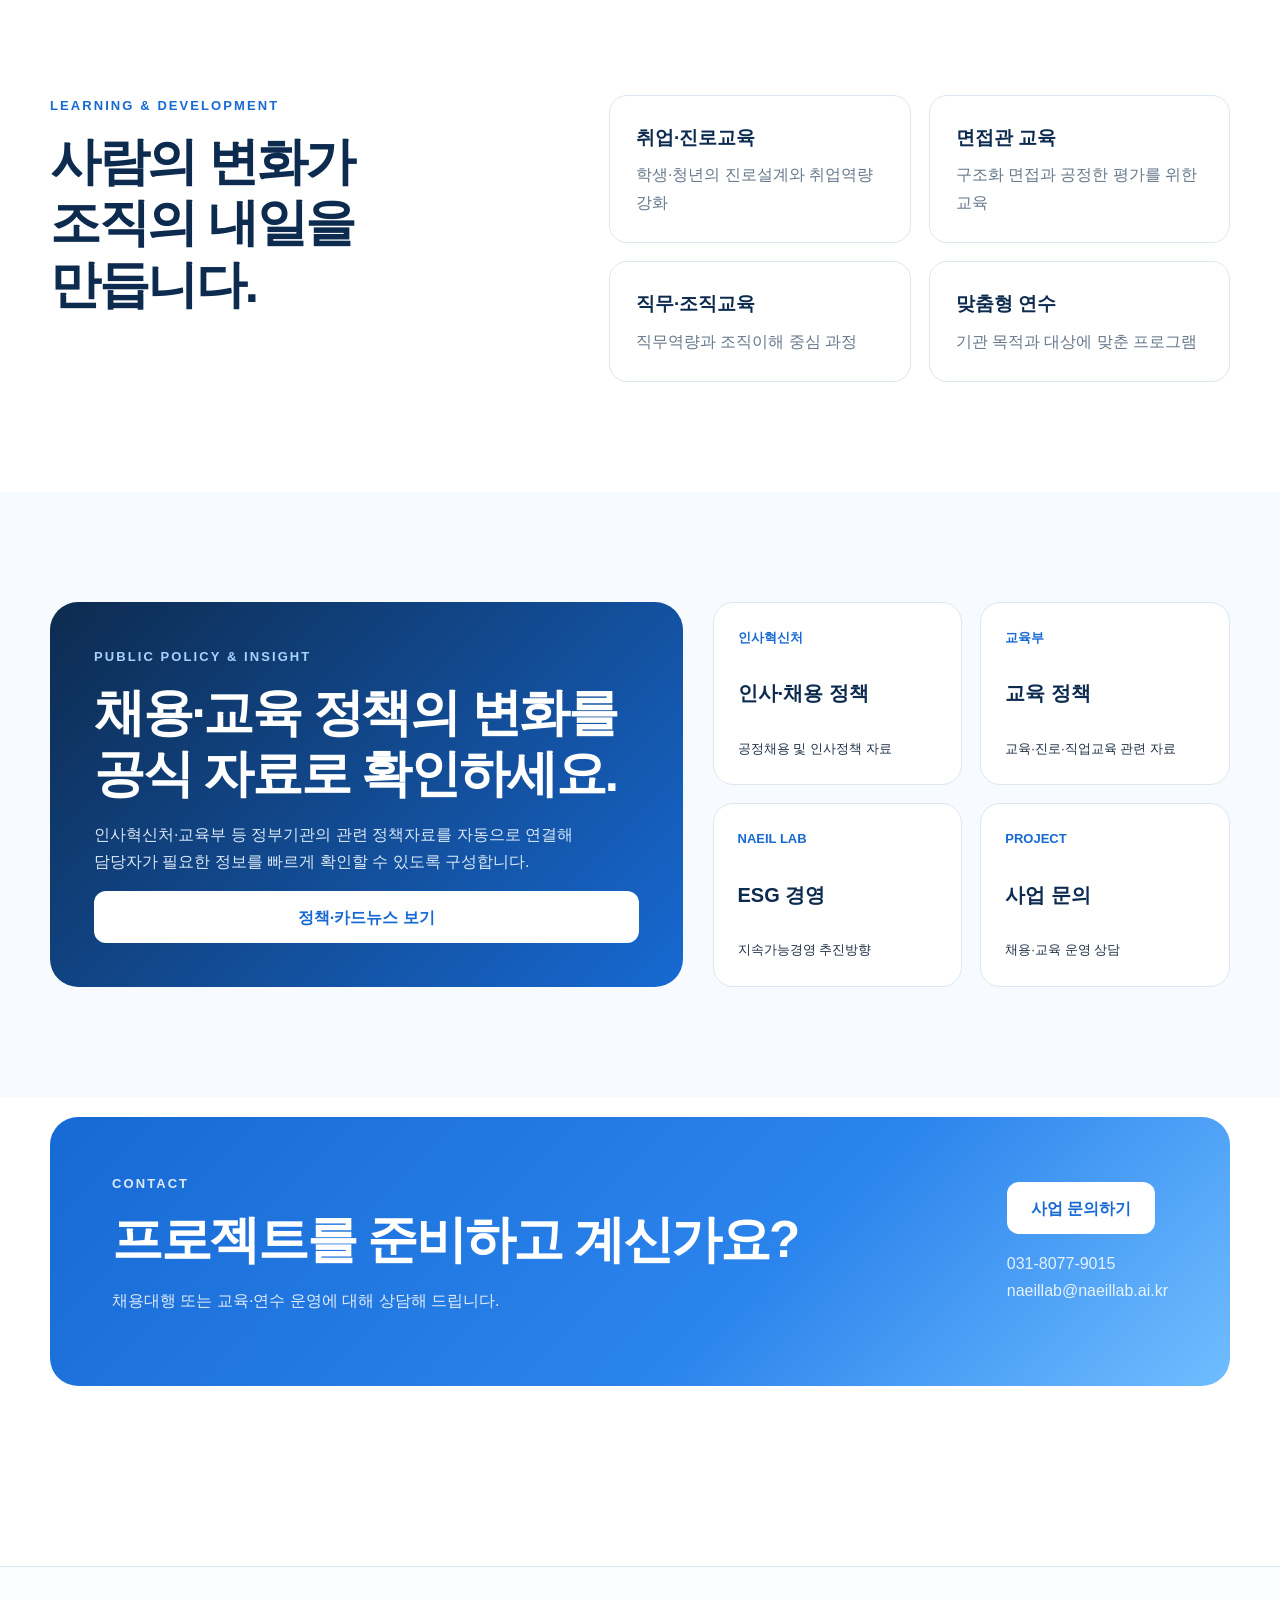
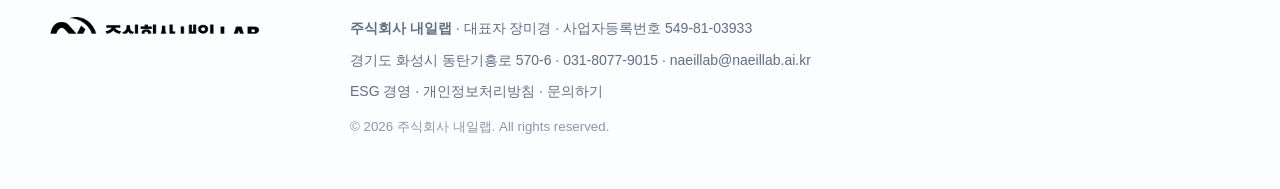
==== commit 66f8bc09: "메인에 ESG 및 정책자료 영역 추가" ====
--- a/index.html
+++ b/index.html
@@ -1 +1 @@
-<!DOCTYPE html><html lang="ko"><head><meta charset="UTF-8"><meta name="viewport" content="width=device-width,initial-scale=1"><meta name="description" content="주식회사 내일랩은 공공기관·기업·학교를 위한 채용대행과 교육·연수 서비스를 제공합니다."><title>주식회사 내일랩 | 채용대행 · 교육·연수</title><link rel="stylesheet" href="style.css"></head><body><a class="skip" href="#main">본문 바로가기</a><header class="header"><div class="wrap nav"><a href="index.html" class="logo"><img src="assets/logo.png" alt="주식회사 내일랩"></a><button class="menu" aria-expanded="false" aria-controls="gnb">☰</button><nav id="gnb"><a href="about.html">회사소개</a><a href="recruiting.html">채용대행</a><a href="training.html">교육·연수</a><a href="news.html">소식·자료</a><a class="pill" href="contact.html">문의하기</a></nav></div></header><main id="main"><section class="hero"><div class="wrap hero-grid"><div><p class="eyebrow">TOMORROW &amp; CAREER LAB</p><h1>사람과 조직의<br><strong>더 나은 내일</strong>을 설계합니다.</h1><p class="lead">주식회사 내일랩은 공공기관과 기업의 채용대행 및 교육·연수를 전문적으로 수행하는 HR 서비스 기업입니다. 고객의 목적과 현장 조건을 정확히 이해하고 실행 가능한 운영으로 연결합니다.</p><div class="actions"><a class="btn primary" href="#services">사업소개 보기</a><a class="btn line" href="contact.html">프로젝트 문의</a></div></div><div class="hero-card"><span>NAEIL LAB</span><h2>Fair Recruiting.<br>Effective Learning.<br>Reliable Operation.</h2><p>공정한 채용, 실효성 있는 교육, 정확한 운영.</p></div></div></section><section class="section"><div class="wrap split"><div><p class="eyebrow">ABOUT NAEIL LAB</p><h2>채용은 공정하게.<br>교육은 실효성 있게.<br>운영은 정확하게.</h2></div><div class="copy"><p>주식회사 내일랩은 고객의 요구사항을 실제 현장에서 작동하는 운영계획으로 바꾸고, 기획부터 실행과 결과 정리까지 일관된 흐름으로 관리합니다.</p><p>과장된 표현보다 확인 가능한 업무 범위와 운영 원칙을 명확하게 제시하며, 공공기관과 기업이 요구하는 공정성·정확성·보안을 중요하게 생각합니다.</p><a class="text-link" href="about.html">회사소개 자세히 보기 →</a></div></div></section><section class="section soft" id="services"><div class="wrap"><div class="section-head"><div><p class="eyebrow">OUR SERVICES</p><h2>핵심 사업</h2></div><p>두 가지 핵심 서비스에 집중합니다.</p></div><div class="cards two"><article class="service"><b>01</b><h3>채용대행</h3><p>공공기관·기업의 채용 전 과정을 직무와 일정에 맞춰 공정하고 안정적으로 운영합니다.</p><ul><li>채용 운영계획</li><li>서류·필기·면접 운영</li><li>블라인드·보안 관리</li><li>결과 정리 및 보고</li></ul><a href="recruiting.html">자세히 보기 →</a></article><article class="service green"><b>02</b><h3>교육·연수</h3><p>학교·공공기관·기업의 목적과 대상에 맞는 교육 프로그램을 기획하고 운영합니다.</p><ul><li>교육과정 기획</li><li>강사 섭외 및 운영</li><li>현장 운영</li><li>만족도·성과 정리</li></ul><a href="training.html">자세히 보기 →</a></article></div></div></section><section class="section"><div class="wrap"><div class="section-head center"><div><p class="eyebrow">HOW WE WORK</p><h2>프로젝트 진행 방식</h2></div><p>담당자가 전체 흐름을 쉽게 파악할 수 있도록 단계별로 관리합니다.</p></div><div class="steps"><article><b>01</b><h3>요구사항 분석</h3><p>목적·일정·대상·예산 확인</p></article><article><b>02</b><h3>운영 설계</h3><p>방법·일정·산출물 구조화</p></article><article><b>03</b><h3>사전 준비</h3><p>문서·장소·시스템 점검</p></article><article><b>04</b><h3>현장 운영</h3><p>진행·이슈·품질 관리</p></article><article><b>05</b><h3>결과 정리</h3><p>결과·정산·후속자료 제공</p></article></div></div></section><section class="section dark"><div class="wrap"><div class="section-head"><div><p class="eyebrow light">OUR PRINCIPLES</p><h2>운영의 디테일이<br>결과의 신뢰를 만듭니다.</h2></div><p>업무의 크기보다 기준을 지키는 방식을 중요하게 생각합니다.</p></div><div class="principles"><article><span>01</span><h3>공정성</h3><p>동일 기준과 절차에 따른 운영</p></article><article><span>02</span><h3>정확성</h3><p>일정·평가·산출물의 단계별 확인</p></article><article><span>03</span><h3>보안성</h3><p>개인정보와 평가자료의 안전한 관리</p></article><article><span>04</span><h3>현장 대응력</h3><p>돌발상황을 고려한 사전 준비와 대응</p></article></div></div></section><section class="section"><div class="wrap split"><div><p class="eyebrow">LEARNING &amp; DEVELOPMENT</p><h2>사람의 변화가<br>조직의 내일을 만듭니다.</h2></div><div class="mini-grid"><article><h3>취업·진로교육</h3><p>학생·청년의 진로설계와 취업역량 강화</p></article><article><h3>면접관 교육</h3><p>구조화 면접과 공정한 평가를 위한 교육</p></article><article><h3>직무·조직교육</h3><p>직무역량과 조직이해 중심 과정</p></article><article><h3>맞춤형 연수</h3><p>기관 목적과 대상에 맞춘 프로그램</p></article></div></div></section><section class="section cta"><div class="wrap cta-box"><div><p class="eyebrow light">CONTACT</p><h2>프로젝트를 준비하고 계신가요?</h2><p>채용대행 또는 교육·연수 운영에 대해 상담해 드립니다.</p></div><div><a class="btn white" href="contact.html">사업 문의하기</a><p><a href="tel:03180779015">031-8077-9015</a><br><a href="mailto:naeillab@naeillab.ai.kr">naeillab@naeillab.ai.kr</a></p></div></div></section></main><footer class="footer"><div class="wrap footer-grid"><img src="assets/logo.png" alt="주식회사 내일랩"><div><p><strong>주식회사 내일랩</strong> · 대표자 장미경 · 사업자등록번호 549-81-03933</p><p>경기도 화성시 동탄기흥로 570-6 · 031-8077-9015 · naeillab@naeillab.ai.kr</p><p><a href="privacy.html">개인정보처리방침</a> · <a href="contact.html">문의하기</a></p><small>© <span data-year></span> 주식회사 내일랩. All rights reserved.</small></div></div></footer><script src="script.js"></script></body></html>+<!DOCTYPE html><html lang="ko"><head><meta charset="UTF-8"><meta name="viewport" content="width=device-width,initial-scale=1"><meta name="description" content="주식회사 내일랩은 공공기관·기업·학교를 위한 채용대행과 교육·연수 서비스를 제공합니다."><title>주식회사 내일랩 | 채용대행 · 교육·연수</title><link rel="stylesheet" href="style.css"><link rel="stylesheet" href="extra.css"></head><body><a class="skip" href="#main">본문 바로가기</a><header class="header"><div class="wrap nav"><a href="index.html" class="logo"><img src="assets/logo.png" alt="주식회사 내일랩"></a><button class="menu" aria-expanded="false" aria-controls="gnb">☰</button><nav id="gnb"><a href="about.html">회사소개</a><a href="recruiting.html">채용대행</a><a href="training.html">교육·연수</a><a href="esg.html">ESG 경영</a><a href="news.html">소식·자료</a><a class="pill" href="contact.html">문의하기</a></nav></div></header><main id="main"><section class="hero"><div class="wrap hero-grid"><div><p class="eyebrow">TOMORROW &amp; CAREER LAB</p><h1>사람과 조직의<br><strong>더 나은 내일</strong>을 설계합니다.</h1><p class="lead">주식회사 내일랩은 공공기관과 기업의 채용대행 및 교육·연수를 전문적으로 수행하는 HR 서비스 기업입니다. 고객의 목적과 현장 조건을 정확히 이해하고 실행 가능한 운영으로 연결합니다.</p><div class="actions"><a class="btn primary" href="#services">사업소개 보기</a><a class="btn line" href="contact.html">프로젝트 문의</a></div></div><div class="hero-card"><span>NAEIL LAB</span><h2>Fair Recruiting.<br>Effective Learning.<br>Reliable Operation.</h2><p>공정한 채용, 실효성 있는 교육, 정확한 운영.</p></div></div></section><section class="section"><div class="wrap split"><div><p class="eyebrow">ABOUT NAEIL LAB</p><h2>채용은 공정하게.<br>교육은 실효성 있게.<br>운영은 정확하게.</h2></div><div class="copy"><p>주식회사 내일랩은 고객의 요구사항을 실제 현장에서 작동하는 운영계획으로 바꾸고, 기획부터 실행과 결과 정리까지 일관된 흐름으로 관리합니다.</p><p>과장된 표현보다 확인 가능한 업무 범위와 운영 원칙을 명확하게 제시하며, 공공기관과 기업이 요구하는 공정성·정확성·보안을 중요하게 생각합니다.</p><a class="text-link" href="about.html">회사소개 자세히 보기 →</a></div></div></section><section class="section soft" id="services"><div class="wrap"><div class="section-head"><div><p class="eyebrow">OUR SERVICES</p><h2>핵심 사업</h2></div><p>두 가지 핵심 서비스에 집중합니다.</p></div><div class="cards two"><article class="service"><b>01</b><h3>채용대행</h3><p>공공기관·기업의 채용 전 과정을 직무와 일정에 맞춰 공정하고 안정적으로 운영합니다.</p><ul><li>채용 운영계획</li><li>서류·필기·면접 운영</li><li>블라인드·보안 관리</li><li>결과 정리 및 보고</li></ul><a href="recruiting.html">자세히 보기 →</a></article><article class="service green"><b>02</b><h3>교육·연수</h3><p>학교·공공기관·기업의 목적과 대상에 맞는 교육 프로그램을 기획하고 운영합니다.</p><ul><li>교육과정 기획</li><li>강사 섭외 및 운영</li><li>현장 운영</li><li>만족도·성과 정리</li></ul><a href="training.html">자세히 보기 →</a></article></div></div></section><section class="section"><div class="wrap"><div class="section-head center"><div><p class="eyebrow">HOW WE WORK</p><h2>프로젝트 진행 방식</h2></div><p>담당자가 전체 흐름을 쉽게 파악할 수 있도록 단계별로 관리합니다.</p></div><div class="steps"><article><b>01</b><h3>요구사항 분석</h3><p>목적·일정·대상·예산 확인</p></article><article><b>02</b><h3>운영 설계</h3><p>방법·일정·산출물 구조화</p></article><article><b>03</b><h3>사전 준비</h3><p>문서·장소·시스템 점검</p></article><article><b>04</b><h3>현장 운영</h3><p>진행·이슈·품질 관리</p></article><article><b>05</b><h3>결과 정리</h3><p>결과·정산·후속자료 제공</p></article></div></div></section><section class="section dark"><div class="wrap"><div class="section-head"><div><p class="eyebrow light">OUR PRINCIPLES</p><h2>운영의 디테일이<br>결과의 신뢰를 만듭니다.</h2></div><p>업무의 크기보다 기준을 지키는 방식을 중요하게 생각합니다.</p></div><div class="principles"><article><span>01</span><h3>공정성</h3><p>동일 기준과 절차에 따른 운영</p></article><article><span>02</span><h3>정확성</h3><p>일정·평가·산출물의 단계별 확인</p></article><article><span>03</span><h3>보안성</h3><p>개인정보와 평가자료의 안전한 관리</p></article><article><span>04</span><h3>현장 대응력</h3><p>돌발상황을 고려한 사전 준비와 대응</p></article></div></div></section><section class="section"><div class="wrap split"><div><p class="eyebrow">LEARNING &amp; DEVELOPMENT</p><h2>사람의 변화가<br>조직의 내일을 만듭니다.</h2></div><div class="mini-grid"><article><h3>취업·진로교육</h3><p>학생·청년의 진로설계와 취업역량 강화</p></article><article><h3>면접관 교육</h3><p>구조화 면접과 공정한 평가를 위한 교육</p></article><article><h3>직무·조직교육</h3><p>직무역량과 조직이해 중심 과정</p></article><article><h3>맞춤형 연수</h3><p>기관 목적과 대상에 맞춘 프로그램</p></article></div></div></section><section class="section soft"><div class="wrap policy-preview"><article class="policy-feature"><p class="eyebrow">PUBLIC POLICY &amp; INSIGHT</p><h2>채용·교육 정책의 변화를<br>공식 자료로 확인하세요.</h2><p>인사혁신처·교육부 등 정부기관의 관련 정책자료를 자동으로 연결해 담당자가 필요한 정보를 빠르게 확인할 수 있도록 구성합니다.</p><a class="btn white" href="news.html">정책·카드뉴스 보기</a></article><div class="policy-shortcuts"><a href="news.html"><span>인사혁신처</span><strong>인사·채용 정책</strong><small>공정채용 및 인사정책 자료</small></a><a href="news.html"><span>교육부</span><strong>교육 정책</strong><small>교육·진로·직업교육 관련 자료</small></a><a href="esg.html"><span>NAEIL LAB</span><strong>ESG 경영</strong><small>지속가능경영 추진방향</small></a><a href="contact.html"><span>PROJECT</span><strong>사업 문의</strong><small>채용·교육 운영 상담</small></a></div></div></section><section class="section cta"><div class="wrap cta-box"><div><p class="eyebrow light">CONTACT</p><h2>프로젝트를 준비하고 계신가요?</h2><p>채용대행 또는 교육·연수 운영에 대해 상담해 드립니다.</p></div><div><a class="btn white" href="contact.html">사업 문의하기</a><p><a href="tel:03180779015">031-8077-9015</a><br><a href="mailto:naeillab@naeillab.ai.kr">naeillab@naeillab.ai.kr</a></p></div></div></section></main><footer class="footer"><div class="wrap footer-grid"><img src="assets/logo.png" alt="주식회사 내일랩"><div><p><strong>주식회사 내일랩</strong> · 대표자 장미경 · 사업자등록번호 549-81-03933</p><p>경기도 화성시 동탄기흥로 570-6 · 031-8077-9015 · naeillab@naeillab.ai.kr</p><p><a href="esg.html">ESG 경영</a> · <a href="privacy.html">개인정보처리방침</a> · <a href="contact.html">문의하기</a></p><small>© <span data-year></span> 주식회사 내일랩. All rights reserved.</small></div></div></footer><script src="script.js"></script></body></html>
--- a/extra.css
+++ b/extra.css
@@ -0,0 +1 @@
+.logo{display:flex;align-items:center;min-width:0}.logo img{width:220px!important;max-width:100%;height:54px!important;object-fit:contain;object-position:left center;display:block}.esg-hero{background:radial-gradient(circle at 82% 18%,rgba(89,190,142,.24),transparent 34%),linear-gradient(135deg,#f8fcff,#edf9f3)}.esg-cards .value{border-top:4px solid #1769d3}.esg-cards .value:nth-child(1){border-top-color:#2b9d68}.esg-cards .value:nth-child(2){border-top-color:#1769d3}.esg-cards .value:nth-child(3){border-top-color:#0d2b4f}.esg-cards ul{padding-left:20px;color:#52677e}.policy-grid{display:grid;grid-template-columns:repeat(3,minmax(0,1fr));gap:24px}.policy-card{overflow:hidden;border:1px solid #dce7f2;border-radius:22px;background:#fff;box-shadow:0 12px 34px rgba(13,43,79,.07);transition:transform .2s ease,box-shadow .2s ease}.policy-card:hover{transform:translateY(-4px);box-shadow:0 18px 42px rgba(13,43,79,.12)}.policy-visual{min-height:170px;padding:26px;display:flex;flex-direction:column;justify-content:space-between;color:#fff;background:linear-gradient(135deg,#0d2b4f,#1769d3)}.policy-visual.mpm{background:linear-gradient(135deg,#173d74,#4c78b8)}.policy-visual.moe{background:linear-gradient(135deg,#1769d3,#4aa8ee)}.policy-visual span{font-size:13px;font-weight:900;letter-spacing:.08em}.policy-visual strong{font-size:27px;line-height:1.25}.policy-body{padding:26px}.policy-meta{margin:0 0 10px;color:#6d7f92;font-size:13px;font-weight:700}.policy-body h3{min-height:72px;margin:0 0 22px;color:#0d2b4f;font-size:20px;line-height:1.45}.policy-body a{color:#1769d3;font-weight:800}.feed-updated{margin-top:20px;text-align:right;color:#7c8b9d;font-size:13px}.source-note{margin-top:30px;padding:22px 26px;border-radius:16px;background:#f5f8fb;color:#5f7084;font-size:14px}.source-note strong{color:#0d2b4f}.source-note p{margin:6px 0 0}.policy-preview{display:grid;grid-template-columns:1.1fr .9fr;gap:30px;align-items:stretch}.policy-feature{padding:44px;border-radius:28px;background:linear-gradient(135deg,#0d2b4f,#1769d3);color:#fff;min-height:320px;display:flex;flex-direction:column;justify-content:flex-end}.policy-feature .eyebrow{color:#a9d3ff}.policy-feature h2{color:#fff!important}.policy-feature p{color:#d9e8f7}.policy-shortcuts{display:grid;grid-template-columns:1fr 1fr;gap:18px}.policy-shortcuts a{display:flex;flex-direction:column;justify-content:space-between;min-height:150px;padding:24px;border:1px solid #dce7f2;border-radius:20px;background:#fff}.policy-shortcuts strong{font-size:20px;color:#0d2b4f}.policy-shortcuts span{font-size:13px;color:#1769d3;font-weight:800}@media(max-width:900px){.policy-grid{grid-template-columns:1fr 1fr}.policy-preview{grid-template-columns:1fr}}@media(max-width:720px){.logo img{width:175px!important;height:44px!important}.policy-grid{grid-template-columns:1fr}.policy-shortcuts{grid-template-columns:1fr}.policy-feature{min-height:260px;padding:32px}}
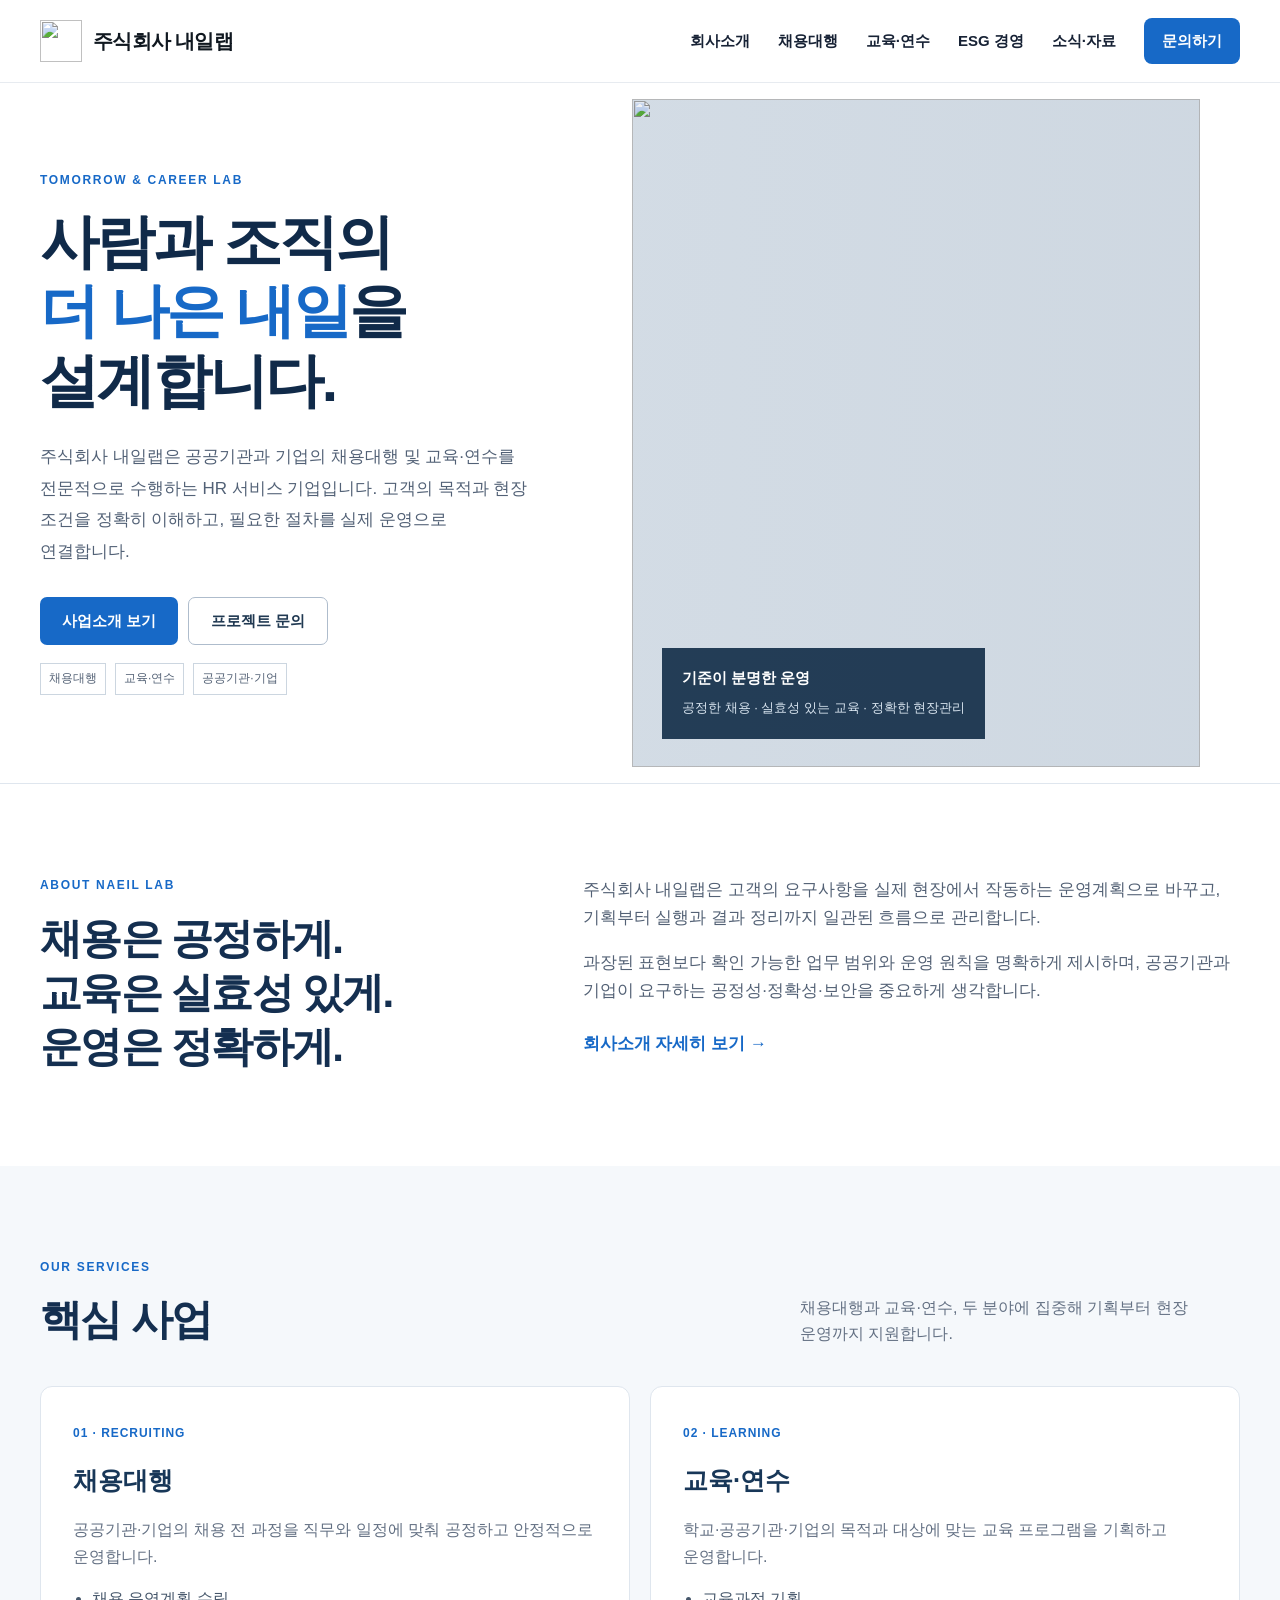
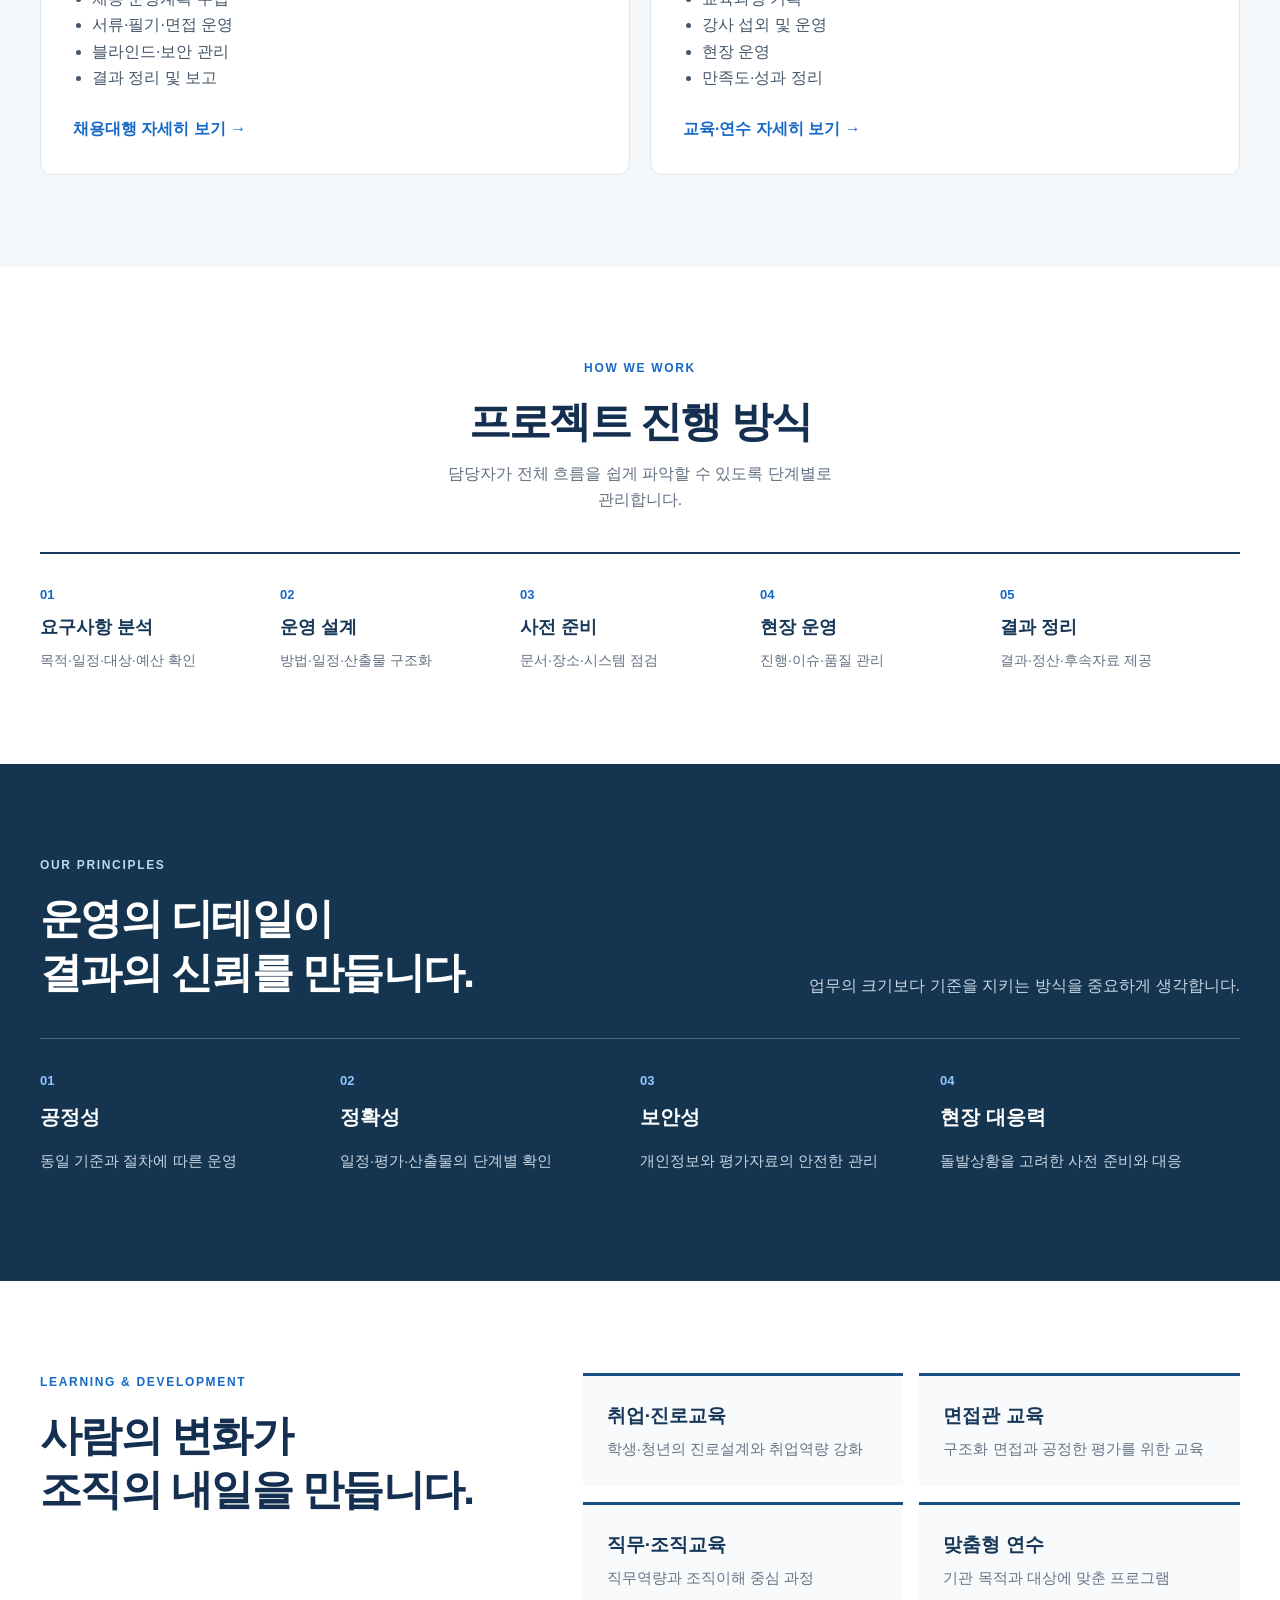
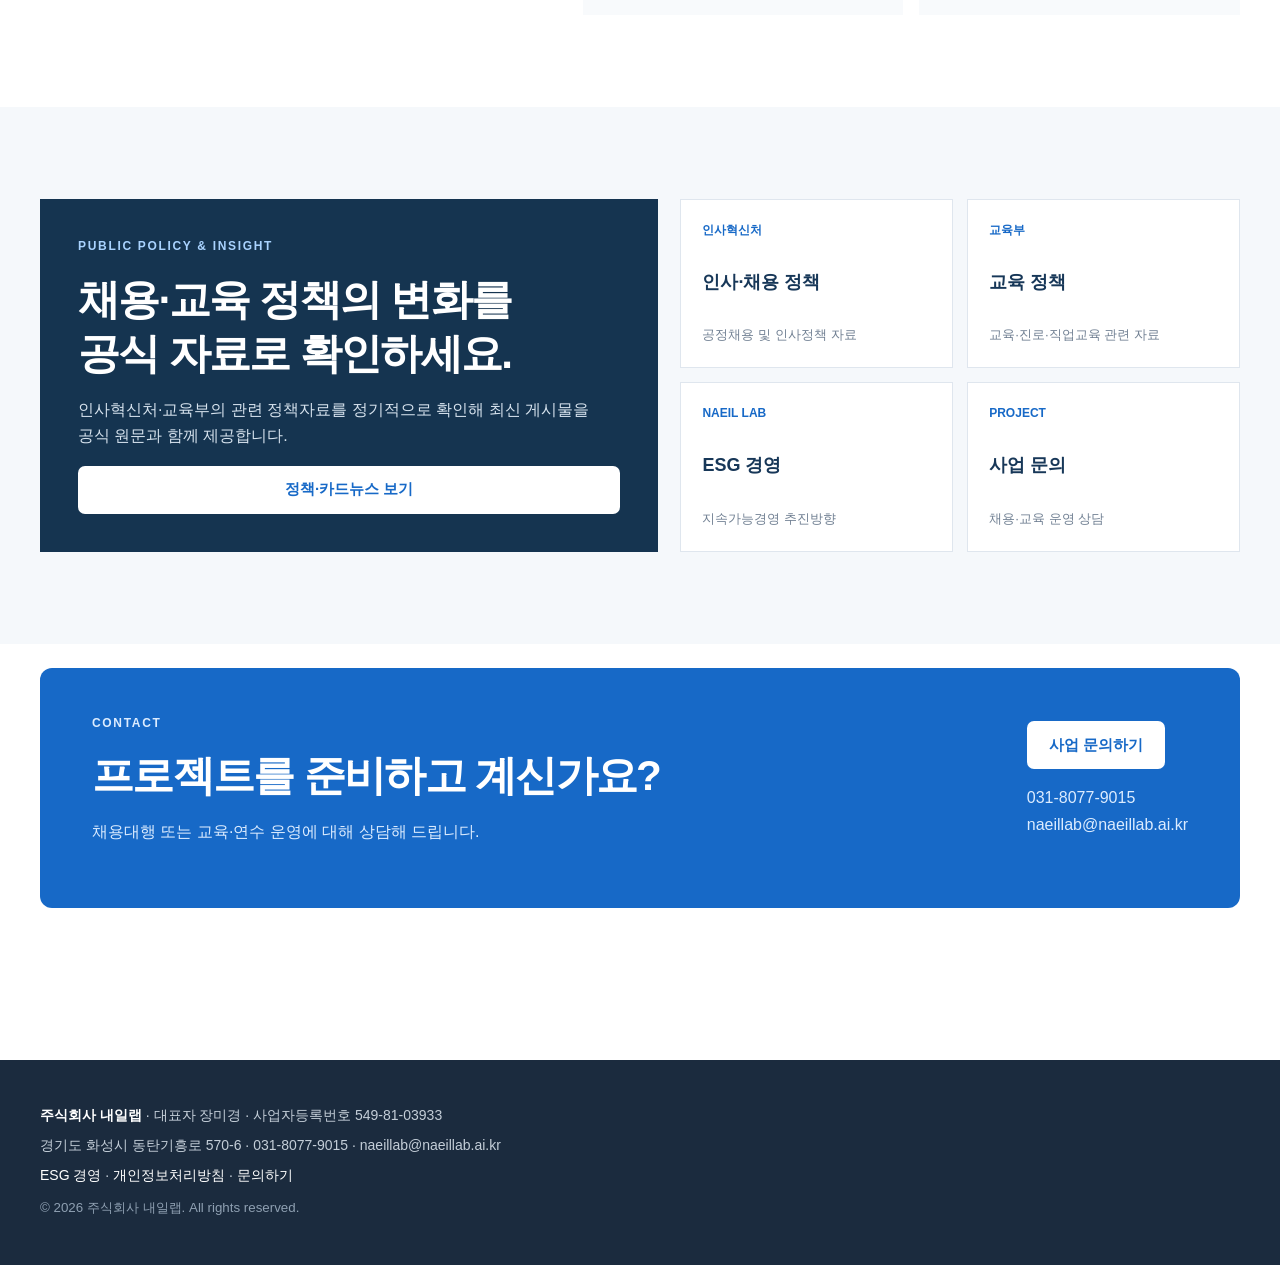
==== commit bb094571: "메인 히어로를 고해상도 사진 중심으로 개편" ====
--- a/index.html
+++ b/index.html
@@ -1 +1 @@
-<!DOCTYPE html><html lang="ko"><head><meta charset="UTF-8"><meta name="viewport" content="width=device-width,initial-scale=1"><meta name="description" content="주식회사 내일랩은 공공기관·기업·학교를 위한 채용대행과 교육·연수 서비스를 제공합니다."><title>주식회사 내일랩 | 채용대행 · 교육·연수</title><link rel="stylesheet" href="style.css"><link rel="stylesheet" href="extra.css"></head><body><a class="skip" href="#main">본문 바로가기</a><header class="header"><div class="wrap nav"><a href="index.html" class="logo"><img src="assets/logo.png" alt="주식회사 내일랩"></a><button class="menu" aria-expanded="false" aria-controls="gnb">☰</button><nav id="gnb"><a href="about.html">회사소개</a><a href="recruiting.html">채용대행</a><a href="training.html">교육·연수</a><a href="esg.html">ESG 경영</a><a href="news.html">소식·자료</a><a class="pill" href="contact.html">문의하기</a></nav></div></header><main id="main"><section class="hero"><div class="wrap hero-grid"><div><p class="eyebrow">TOMORROW &amp; CAREER LAB</p><h1>사람과 조직의<br><strong>더 나은 내일</strong>을 설계합니다.</h1><p class="lead">주식회사 내일랩은 공공기관과 기업의 채용대행 및 교육·연수를 전문적으로 수행하는 HR 서비스 기업입니다. 고객의 목적과 현장 조건을 정확히 이해하고 실행 가능한 운영으로 연결합니다.</p><div class="actions"><a class="btn primary" href="#services">사업소개 보기</a><a class="btn line" href="contact.html">프로젝트 문의</a></div></div><div class="hero-card"><span>NAEIL LAB</span><h2>Fair Recruiting.<br>Effective Learning.<br>Reliable Operation.</h2><p>공정한 채용, 실효성 있는 교육, 정확한 운영.</p></div></div></section><section class="section"><div class="wrap split"><div><p class="eyebrow">ABOUT NAEIL LAB</p><h2>채용은 공정하게.<br>교육은 실효성 있게.<br>운영은 정확하게.</h2></div><div class="copy"><p>주식회사 내일랩은 고객의 요구사항을 실제 현장에서 작동하는 운영계획으로 바꾸고, 기획부터 실행과 결과 정리까지 일관된 흐름으로 관리합니다.</p><p>과장된 표현보다 확인 가능한 업무 범위와 운영 원칙을 명확하게 제시하며, 공공기관과 기업이 요구하는 공정성·정확성·보안을 중요하게 생각합니다.</p><a class="text-link" href="about.html">회사소개 자세히 보기 →</a></div></div></section><section class="section soft" id="services"><div class="wrap"><div class="section-head"><div><p class="eyebrow">OUR SERVICES</p><h2>핵심 사업</h2></div><p>두 가지 핵심 서비스에 집중합니다.</p></div><div class="cards two"><article class="service"><b>01</b><h3>채용대행</h3><p>공공기관·기업의 채용 전 과정을 직무와 일정에 맞춰 공정하고 안정적으로 운영합니다.</p><ul><li>채용 운영계획</li><li>서류·필기·면접 운영</li><li>블라인드·보안 관리</li><li>결과 정리 및 보고</li></ul><a href="recruiting.html">자세히 보기 →</a></article><article class="service green"><b>02</b><h3>교육·연수</h3><p>학교·공공기관·기업의 목적과 대상에 맞는 교육 프로그램을 기획하고 운영합니다.</p><ul><li>교육과정 기획</li><li>강사 섭외 및 운영</li><li>현장 운영</li><li>만족도·성과 정리</li></ul><a href="training.html">자세히 보기 →</a></article></div></div></section><section class="section"><div class="wrap"><div class="section-head center"><div><p class="eyebrow">HOW WE WORK</p><h2>프로젝트 진행 방식</h2></div><p>담당자가 전체 흐름을 쉽게 파악할 수 있도록 단계별로 관리합니다.</p></div><div class="steps"><article><b>01</b><h3>요구사항 분석</h3><p>목적·일정·대상·예산 확인</p></article><article><b>02</b><h3>운영 설계</h3><p>방법·일정·산출물 구조화</p></article><article><b>03</b><h3>사전 준비</h3><p>문서·장소·시스템 점검</p></article><article><b>04</b><h3>현장 운영</h3><p>진행·이슈·품질 관리</p></article><article><b>05</b><h3>결과 정리</h3><p>결과·정산·후속자료 제공</p></article></div></div></section><section class="section dark"><div class="wrap"><div class="section-head"><div><p class="eyebrow light">OUR PRINCIPLES</p><h2>운영의 디테일이<br>결과의 신뢰를 만듭니다.</h2></div><p>업무의 크기보다 기준을 지키는 방식을 중요하게 생각합니다.</p></div><div class="principles"><article><span>01</span><h3>공정성</h3><p>동일 기준과 절차에 따른 운영</p></article><article><span>02</span><h3>정확성</h3><p>일정·평가·산출물의 단계별 확인</p></article><article><span>03</span><h3>보안성</h3><p>개인정보와 평가자료의 안전한 관리</p></article><article><span>04</span><h3>현장 대응력</h3><p>돌발상황을 고려한 사전 준비와 대응</p></article></div></div></section><section class="section"><div class="wrap split"><div><p class="eyebrow">LEARNING &amp; DEVELOPMENT</p><h2>사람의 변화가<br>조직의 내일을 만듭니다.</h2></div><div class="mini-grid"><article><h3>취업·진로교육</h3><p>학생·청년의 진로설계와 취업역량 강화</p></article><article><h3>면접관 교육</h3><p>구조화 면접과 공정한 평가를 위한 교육</p></article><article><h3>직무·조직교육</h3><p>직무역량과 조직이해 중심 과정</p></article><article><h3>맞춤형 연수</h3><p>기관 목적과 대상에 맞춘 프로그램</p></article></div></div></section><section class="section soft"><div class="wrap policy-preview"><article class="policy-feature"><p class="eyebrow">PUBLIC POLICY &amp; INSIGHT</p><h2>채용·교육 정책의 변화를<br>공식 자료로 확인하세요.</h2><p>인사혁신처·교육부 등 정부기관의 관련 정책자료를 자동으로 연결해 담당자가 필요한 정보를 빠르게 확인할 수 있도록 구성합니다.</p><a class="btn white" href="news.html">정책·카드뉴스 보기</a></article><div class="policy-shortcuts"><a href="news.html"><span>인사혁신처</span><strong>인사·채용 정책</strong><small>공정채용 및 인사정책 자료</small></a><a href="news.html"><span>교육부</span><strong>교육 정책</strong><small>교육·진로·직업교육 관련 자료</small></a><a href="esg.html"><span>NAEIL LAB</span><strong>ESG 경영</strong><small>지속가능경영 추진방향</small></a><a href="contact.html"><span>PROJECT</span><strong>사업 문의</strong><small>채용·교육 운영 상담</small></a></div></div></section><section class="section cta"><div class="wrap cta-box"><div><p class="eyebrow light">CONTACT</p><h2>프로젝트를 준비하고 계신가요?</h2><p>채용대행 또는 교육·연수 운영에 대해 상담해 드립니다.</p></div><div><a class="btn white" href="contact.html">사업 문의하기</a><p><a href="tel:03180779015">031-8077-9015</a><br><a href="mailto:naeillab@naeillab.ai.kr">naeillab@naeillab.ai.kr</a></p></div></div></section></main><footer class="footer"><div class="wrap footer-grid"><img src="assets/logo.png" alt="주식회사 내일랩"><div><p><strong>주식회사 내일랩</strong> · 대표자 장미경 · 사업자등록번호 549-81-03933</p><p>경기도 화성시 동탄기흥로 570-6 · 031-8077-9015 · naeillab@naeillab.ai.kr</p><p><a href="esg.html">ESG 경영</a> · <a href="privacy.html">개인정보처리방침</a> · <a href="contact.html">문의하기</a></p><small>© <span data-year></span> 주식회사 내일랩. All rights reserved.</small></div></div></footer><script src="script.js"></script></body></html>+<!DOCTYPE html><html lang="ko"><head><meta charset="UTF-8"><meta name="viewport" content="width=device-width,initial-scale=1"><meta name="description" content="주식회사 내일랩은 공공기관·기업을 위한 채용대행과 교육·연수 서비스를 제공합니다."><title>주식회사 내일랩 | 채용대행 · 교육·연수</title><link rel="stylesheet" href="style.css"></head><body><a class="skip" href="#main">본문 바로가기</a><header class="header"><div class="wrap nav"><a href="index.html" class="logo"><img src="assets/brand-symbol-v2.png?v=2" alt=""></a><button class="menu" aria-expanded="false" aria-controls="gnb">☰</button><nav id="gnb"><a href="about.html">회사소개</a><a href="recruiting.html">채용대행</a><a href="training.html">교육·연수</a><a href="esg.html">ESG 경영</a><a href="news.html">소식·자료</a><a class="pill" href="contact.html">문의하기</a></nav></div></header><main id="main"><section class="hero"><div class="wrap hero-grid"><div class="hero-copy"><p class="eyebrow">TOMORROW &amp; CAREER LAB</p><h1>사람과 조직의<br><strong>더 나은 내일</strong>을 설계합니다.</h1><p class="lead">주식회사 내일랩은 공공기관과 기업의 채용대행 및 교육·연수를 전문적으로 수행하는 HR 서비스 기업입니다. 고객의 목적과 현장 조건을 정확히 이해하고, 필요한 절차를 실제 운영으로 연결합니다.</p><div class="actions"><a class="btn primary" href="#services">사업소개 보기</a><a class="btn line" href="contact.html">프로젝트 문의</a></div><div class="gov-source"><span>채용대행</span><span>교육·연수</span><span>공공기관·기업</span></div></div><figure class="hero-media" aria-label="전문가들이 문서와 데이터를 검토하며 회의하는 이미지"><img src="https://images.pexels.com/photos/8730980/pexels-photo-8730980.jpeg?auto=compress&dpr=1&h=900&w=1500" alt="" loading="eager"><figcaption class="hero-caption"><b>기준이 분명한 운영</b><span>공정한 채용 · 실효성 있는 교육 · 정확한 현장관리</span></figcaption></figure></div></section><section class="section"><div class="wrap split"><div><p class="eyebrow">ABOUT NAEIL LAB</p><h2>채용은 공정하게.<br>교육은 실효성 있게.<br>운영은 정확하게.</h2></div><div class="copy"><p>주식회사 내일랩은 고객의 요구사항을 실제 현장에서 작동하는 운영계획으로 바꾸고, 기획부터 실행과 결과 정리까지 일관된 흐름으로 관리합니다.</p><p>과장된 표현보다 확인 가능한 업무 범위와 운영 원칙을 명확하게 제시하며, 공공기관과 기업이 요구하는 공정성·정확성·보안을 중요하게 생각합니다.</p><a class="text-link" href="about.html">회사소개 자세히 보기 →</a></div></div></section><section class="section soft" id="services"><div class="wrap"><div class="section-head"><div><p class="eyebrow">OUR SERVICES</p><h2>핵심 사업</h2></div><p>채용대행과 교육·연수, 두 분야에 집중해 기획부터 현장 운영까지 지원합니다.</p></div><div class="cards two"><article class="service"><b>01 · RECRUITING</b><h3>채용대행</h3><p>공공기관·기업의 채용 전 과정을 직무와 일정에 맞춰 공정하고 안정적으로 운영합니다.</p><ul><li>채용 운영계획 수립</li><li>서류·필기·면접 운영</li><li>블라인드·보안 관리</li><li>결과 정리 및 보고</li></ul><a href="recruiting.html">채용대행 자세히 보기 →</a></article><article class="service"><b>02 · LEARNING</b><h3>교육·연수</h3><p>학교·공공기관·기업의 목적과 대상에 맞는 교육 프로그램을 기획하고 운영합니다.</p><ul><li>교육과정 기획</li><li>강사 섭외 및 운영</li><li>현장 운영</li><li>만족도·성과 정리</li></ul><a href="training.html">교육·연수 자세히 보기 →</a></article></div></div></section><section class="section"><div class="wrap"><div class="section-head center"><div><p class="eyebrow">HOW WE WORK</p><h2>프로젝트 진행 방식</h2></div><p>담당자가 전체 흐름을 쉽게 파악할 수 있도록 단계별로 관리합니다.</p></div><div class="steps"><article><b>01</b><h3>요구사항 분석</h3><p>목적·일정·대상·예산 확인</p></article><article><b>02</b><h3>운영 설계</h3><p>방법·일정·산출물 구조화</p></article><article><b>03</b><h3>사전 준비</h3><p>문서·장소·시스템 점검</p></article><article><b>04</b><h3>현장 운영</h3><p>진행·이슈·품질 관리</p></article><article><b>05</b><h3>결과 정리</h3><p>결과·정산·후속자료 제공</p></article></div></div></section><section class="section dark"><div class="wrap"><div class="section-head"><div><p class="eyebrow light">OUR PRINCIPLES</p><h2>운영의 디테일이<br>결과의 신뢰를 만듭니다.</h2></div><p>업무의 크기보다 기준을 지키는 방식을 중요하게 생각합니다.</p></div><div class="principles"><article><span>01</span><h3>공정성</h3><p>동일 기준과 절차에 따른 운영</p></article><article><span>02</span><h3>정확성</h3><p>일정·평가·산출물의 단계별 확인</p></article><article><span>03</span><h3>보안성</h3><p>개인정보와 평가자료의 안전한 관리</p></article><article><span>04</span><h3>현장 대응력</h3><p>돌발상황을 고려한 사전 준비와 대응</p></article></div></div></section><section class="section"><div class="wrap split"><div><p class="eyebrow">LEARNING &amp; DEVELOPMENT</p><h2>사람의 변화가<br>조직의 내일을 만듭니다.</h2></div><div class="mini-grid"><article><h3>취업·진로교육</h3><p>학생·청년의 진로설계와 취업역량 강화</p></article><article><h3>면접관 교육</h3><p>구조화 면접과 공정한 평가를 위한 교육</p></article><article><h3>직무·조직교육</h3><p>직무역량과 조직이해 중심 과정</p></article><article><h3>맞춤형 연수</h3><p>기관 목적과 대상에 맞춘 프로그램</p></article></div></div></section><section class="section soft"><div class="wrap policy-preview"><article class="policy-feature"><p class="eyebrow">PUBLIC POLICY &amp; INSIGHT</p><h2>채용·교육 정책의 변화를<br>공식 자료로 확인하세요.</h2><p>인사혁신처·교육부의 관련 정책자료를 정기적으로 확인해 최신 게시물을 공식 원문과 함께 제공합니다.</p><a class="btn white" href="news.html">정책·카드뉴스 보기</a></article><div class="policy-shortcuts"><a href="news.html"><span>인사혁신처</span><strong>인사·채용 정책</strong><small>공정채용 및 인사정책 자료</small></a><a href="news.html"><span>교육부</span><strong>교육 정책</strong><small>교육·진로·직업교육 관련 자료</small></a><a href="esg.html"><span>NAEIL LAB</span><strong>ESG 경영</strong><small>지속가능경영 추진방향</small></a><a href="contact.html"><span>PROJECT</span><strong>사업 문의</strong><small>채용·교육 운영 상담</small></a></div></div></section><section class="section cta"><div class="wrap cta-box"><div><p class="eyebrow light">CONTACT</p><h2>프로젝트를 준비하고 계신가요?</h2><p>채용대행 또는 교육·연수 운영에 대해 상담해 드립니다.</p></div><div><a class="btn white" href="contact.html">사업 문의하기</a><p><a href="tel:03180779015">031-8077-9015</a><br><a href="mailto:naeillab@naeillab.ai.kr">naeillab@naeillab.ai.kr</a></p></div></div></section></main><footer class="footer"><div class="wrap footer-grid"><img src="assets/brand-symbol-v2.png?v=2" alt=""><div><p><strong>주식회사 내일랩</strong> · 대표자 장미경 · 사업자등록번호 549-81-03933</p><p>경기도 화성시 동탄기흥로 570-6 · 031-8077-9015 · naeillab@naeillab.ai.kr</p><p><a href="esg.html">ESG 경영</a> · <a href="privacy.html">개인정보처리방침</a> · <a href="contact.html">문의하기</a></p><small>© <span data-year></span> 주식회사 내일랩. All rights reserved.</small></div></div></footer><script src="script.js?v=3"></script></body></html>
--- a/style.css
+++ b/style.css
@@ -1 +1,2 @@
-:root{--navy:#0d2b4f;--blue:#1769d3;--sky:#eaf5ff;--mint:#eaf8f5;--text:#203047;--muted:#66788c;--line:#dce7f2;--white:#fff;--soft:#f7fbff}*{box-sizing:border-box}html{scroll-behavior:smooth}body{margin:0;font-family:Pretendard,'Noto Sans KR','Apple SD Gothic Neo',Arial,sans-serif;color:var(--text);line-height:1.7;word-break:keep-all;background:#fff}a{color:inherit;text-decoration:none}.wrap{width:min(1180px,calc(100% - 48px));margin:auto}.skip{position:fixed;top:-60px;left:12px;background:#000;color:#fff;padding:10px;z-index:2000}.skip:focus{top:12px}.header{position:sticky;top:0;z-index:100;background:rgba(255,255,255,.94);backdrop-filter:blur(14px);border-bottom:1px solid rgba(220,231,242,.9)}.nav{height:80px;display:flex;align-items:center;justify-content:space-between;gap:30px}.logo img{width:220px;height:auto;display:block}.nav nav{display:flex;align-items:center;gap:30px;font-weight:700;font-size:15px}.nav nav a:hover{color:var(--blue)}.pill{padding:10px 18px;border-radius:999px;background:var(--blue);color:#fff!important}.menu{display:none;border:0;background:transparent;font-size:26px}.hero{position:relative;overflow:hidden;background:radial-gradient(circle at 82% 20%,#bfe3ff 0,transparent 32%),linear-gradient(135deg,#f9fcff,#eaf5ff);padding:110px 0}.hero:after{content:"";position:absolute;width:460px;height:460px;border:1px solid rgba(23,105,211,.15);border-radius:50%;right:-140px;bottom:-210px}.hero-grid{display:grid;grid-template-columns:1.12fr .88fr;gap:70px;align-items:center}.eyebrow{margin:0 0 14px;color:var(--blue);font-weight:900;font-size:13px;letter-spacing:.16em}.light{color:#9ed0ff}.hero h1,.subhero h1{margin:0;color:var(--navy);font-size:clamp(46px,5.4vw,76px);line-height:1.14;letter-spacing:-.055em}.hero h1 strong{color:var(--blue)}.lead{font-size:18px;color:#52677e;max-width:680px;margin:28px 0}.actions{display:flex;gap:12px;margin-top:30px}.btn{min-height:52px;padding:0 24px;border-radius:12px;display:inline-flex;align-items:center;justify-content:center;font-weight:800}.primary{background:var(--blue);color:#fff}.line{border:1px solid #b7cce2;background:#fff;color:var(--navy)}.white{background:#fff;color:var(--blue)}.hero-card{position:relative;z-index:2;padding:48px;color:#fff;border-radius:34px;background:linear-gradient(145deg,#0d2b4f,#1769d3 68%,#69b7ff);box-shadow:0 28px 70px rgba(13,43,79,.22);transform:rotate(-2deg)}.hero-card span{font-size:12px;font-weight:900;letter-spacing:.18em}.hero-card h2{font-size:35px;line-height:1.25;margin:45px 0 22px}.hero-card p{opacity:.85}.section{padding:110px 0}.soft{background:var(--soft)}.split{display:grid;grid-template-columns:.85fr 1.15fr;gap:100px;align-items:start}.section h2{margin:0;color:var(--navy);font-size:clamp(34px,4vw,52px);line-height:1.2;letter-spacing:-.045em}.copy{font-size:18px;color:#52677e}.copy p{margin:0 0 18px}.text-link,.service>a{color:var(--blue);font-weight:800}.section-head{display:flex;justify-content:space-between;gap:30px;align-items:end;margin-bottom:44px}.section-head>p{max-width:430px;color:var(--muted);margin:0}.center{display:block;text-align:center}.center>p{margin:14px auto 0}.cards{display:grid;gap:22px}.cards.two{grid-template-columns:repeat(2,1fr)}.cards.three{grid-template-columns:repeat(3,1fr)}.service,.value{padding:34px;border:1px solid var(--line);border-radius:24px;background:#fff}.service{min-height:390px}.service.green{background:linear-gradient(145deg,#fff,var(--mint))}.service b,.value b{color:var(--blue);font-size:13px}.service h3,.value h3{font-size:26px;color:var(--navy);margin:18px 0 12px}.service p,.value p{color:var(--muted)}.service ul{padding-left:20px;color:#43566d}.steps{display:grid;grid-template-columns:repeat(5,1fr);gap:0;border-top:1px solid var(--line)}.steps article{padding:32px 20px 0 0}.steps b{color:var(--blue)}.steps h3{font-size:18px;color:var(--navy);margin:7px 0}.steps p{font-size:14px;color:var(--muted);margin:0}.dark{background:linear-gradient(135deg,#102b4b,#0d2b4f 55%,#163d69);color:#fff}.dark h2{color:#fff}.dark .section-head>p{color:#b8c8d8}.principles{display:grid;grid-template-columns:repeat(4,1fr);gap:18px}.principles article{padding:26px;border-top:1px solid rgba(255,255,255,.25)}.principles span{color:#8fc8ff;font-weight:900}.principles h3{font-size:21px}.principles p{color:#c3d1df}.light-copy{color:#c3d1df}.mini-grid{display:grid;grid-template-columns:repeat(2,1fr);gap:18px}.mini-grid article{padding:26px;border:1px solid var(--line);border-radius:18px}.mini-grid h3{margin:0 0 8px;color:var(--navy)}.mini-grid p{margin:0;color:var(--muted)}.cta{padding-top:20px}.cta-box{padding:56px 62px;border-radius:28px;background:linear-gradient(135deg,#1769d3,#2b84ec 60%,#70bdff);color:#fff;display:flex;justify-content:space-between;gap:40px;align-items:center}.cta h2{color:#fff}.cta p{color:rgba(255,255,255,.86)}.subhero{padding:110px 0;background:linear-gradient(135deg,#f8fcff,#eaf5ff)}.subhero h1{font-size:clamp(42px,5vw,64px)}.subhero p:last-child{font-size:18px;color:#52677e;max-width:760px}.training{background:linear-gradient(135deg,#f7fcfb,#eaf8f5)}.info{display:grid;border-top:2px solid var(--navy)}.info div{display:grid;grid-template-columns:210px 1fr;border-bottom:1px solid var(--line);padding:18px 8px}.info dt{font-weight:800;color:var(--navy)}.info dd{margin:0}.empty{text-align:center;padding:80px;border:1px dashed #bfd0e1;border-radius:24px;background:var(--soft)}.contact-grid{display:grid;grid-template-columns:1fr 1fr;gap:24px}.contact-card{padding:38px;border:1px solid var(--line);border-radius:24px}.contact-card h2{font-size:30px}.contact-card dl div{padding:14px 0;border-bottom:1px solid var(--line)}.contact-card dt{font-size:13px;color:var(--muted);font-weight:800}.contact-card dd{margin:3px 0 0;font-size:18px}.note{padding:14px;border-radius:12px;background:#fff4e7;color:#81551d;font-size:14px}.policy{max-width:850px}.policy h2{font-size:24px;margin-top:38px}.footer{margin-top:70px;padding:50px 0;border-top:1px solid var(--line);background:#fbfdff}.footer-grid{display:grid;grid-template-columns:250px 1fr;gap:50px;align-items:start}.footer img{width:210px}.footer p{margin:0 0 8px;color:#5f7084;font-size:14px}.footer small{color:#8a98a9}@media(max-width:900px){.hero-grid,.split,.contact-grid{grid-template-columns:1fr}.cards.three{grid-template-columns:1fr 1fr}.steps{grid-template-columns:1fr 1fr;border-top:0;gap:18px}.steps article{border-top:1px solid var(--line)}.principles{grid-template-columns:1fr 1fr}.split{gap:40px}.hero-card{transform:none}.section{padding:80px 0}}@media(max-width:720px){.wrap{width:min(100% - 30px,1180px)}.nav{height:68px}.logo img{width:175px}.menu{display:block}.nav nav{display:none;position:absolute;top:68px;left:0;right:0;background:#fff;padding:18px 20px 24px;flex-direction:column;align-items:stretch;border-bottom:1px solid var(--line)}.nav nav.open{display:flex}.hero{padding:72px 0}.hero h1{font-size:44px}.hero-grid{gap:34px}.actions{flex-direction:column}.section-head{display:block}.cards.two,.cards.three,.principles,.mini-grid{grid-template-columns:1fr}.section{padding:68px 0}.steps{grid-template-columns:1fr}.cta-box{padding:38px 28px;display:block}.footer-grid{grid-template-columns:1fr}.info div{grid-template-columns:1fr;gap:4px}.subhero{padding:78px 0}.subhero h1{font-size:40px}}+@import url('https://cdn.jsdelivr.net/gh/orioncactus/pretendard/dist/web/variable/pretendardvariable-dynamic-subset.css');
+:root{--ink:#172235;--navy:#12345a;--blue:#1769c7;--blue2:#0d5eb5;--soft:#f5f8fb;--line:#dfe6ee;--muted:#637083;--white:#fff;--green:#2f7d5c}*{box-sizing:border-box}html{scroll-behavior:smooth}body{margin:0;font-family:'Pretendard Variable',Pretendard,'Noto Sans KR','Apple SD Gothic Neo',Arial,sans-serif;color:var(--ink);line-height:1.65;word-break:keep-all;background:#fff;-webkit-font-smoothing:antialiased}a{color:inherit;text-decoration:none}.wrap{width:min(1200px,calc(100% - 56px));margin:auto}.skip{position:fixed;top:-60px;left:12px;background:#000;color:#fff;padding:10px 14px;z-index:2000}.skip:focus{top:12px}.header{position:sticky;top:0;z-index:100;background:rgba(255,255,255,.97);backdrop-filter:blur(10px);border-bottom:1px solid #e7ebf0}.nav{height:82px;display:flex;align-items:center;justify-content:space-between;gap:28px}.logo{display:flex;align-items:center;gap:11px;min-width:max-content;font-size:20px;font-weight:780;letter-spacing:-.035em;color:#101820}.logo img{content:url('assets/brand-symbol-v2.png?v=2');width:42px;height:42px;object-fit:contain;display:block;flex:0 0 42px}.logo::after{content:'주식회사 내일랩'}.nav nav{display:flex;align-items:center;gap:28px;font-size:15px;font-weight:650}.nav nav a{padding:29px 0 26px;border-bottom:3px solid transparent}.nav nav a:hover{color:var(--blue);border-bottom-color:var(--blue)}.nav nav .pill{padding:11px 18px;border:0;border-radius:8px;background:var(--blue);color:#fff!important}.menu{display:none;border:0;background:transparent;font-size:26px}.hero{padding:0;background:#fff;border-bottom:1px solid var(--line)}.hero-grid{display:grid;grid-template-columns:minmax(0,.92fr) minmax(0,1.08fr);min-height:620px;align-items:stretch}.hero-copy{display:flex;flex-direction:column;justify-content:center;padding:88px 62px 88px 0}.eyebrow{margin:0 0 16px;color:var(--blue);font-weight:760;font-size:12px;letter-spacing:.14em}.light{color:#b9d8f8}.hero h1,.subhero h1{margin:0;color:#102a49;font-size:clamp(42px,4.6vw,61px);line-height:1.18;letter-spacing:-.045em;font-weight:760}.hero h1 strong{color:var(--blue);font-weight:780}.lead{max-width:660px;margin:26px 0 0;font-size:17px;line-height:1.85;color:#526176}.actions{display:flex;gap:10px;margin-top:30px}.btn{min-height:48px;padding:0 22px;border-radius:7px;display:inline-flex;align-items:center;justify-content:center;font-size:15px;font-weight:700}.primary{background:var(--blue);color:#fff}.primary:hover{background:var(--blue2)}.line{border:1px solid #aebccc;background:#fff;color:#203952}.white{background:#fff;color:var(--blue)}.hero-media{position:relative;min-height:620px;overflow:hidden;background:#dfe7ef}.hero-media::after{content:'';position:absolute;inset:0;background:linear-gradient(90deg,rgba(14,38,65,.06),rgba(14,38,65,.08))}.hero-media img{width:100%;height:100%;object-fit:cover;display:block;position:absolute;inset:0}.hero-caption{position:absolute;z-index:2;left:30px;bottom:28px;padding:18px 20px;background:rgba(12,39,67,.88);color:#fff;max-width:340px}.hero-caption b{display:block;font-size:15px;margin-bottom:4px}.hero-caption span{font-size:13px;color:#d9e5f0}.section{padding:92px 0}.soft{background:var(--soft)}.split{display:grid;grid-template-columns:.82fr 1.18fr;gap:86px;align-items:start}.section h2{margin:0;color:#142f50;font-size:clamp(31px,3.3vw,44px);line-height:1.28;letter-spacing:-.04em;font-weight:730}.copy{font-size:17px;color:#536175}.copy p{margin:0 0 17px}.text-link,.service>a{display:inline-block;margin-top:8px;color:var(--blue);font-weight:700}.section-head{display:flex;justify-content:space-between;gap:32px;align-items:end;margin-bottom:38px}.section-head>p{max-width:440px;color:var(--muted);margin:0}.center{display:block;text-align:center}.center>p{margin:12px auto 0}.cards{display:grid;gap:20px}.cards.two{grid-template-columns:repeat(2,1fr)}.cards.three{grid-template-columns:repeat(3,1fr)}.service,.value{padding:32px;border:1px solid var(--line);border-radius:12px;background:#fff}.service{min-height:335px}.service.green{background:#fff}.service b,.value b{color:var(--blue);font-size:12px;letter-spacing:.08em}.service h3,.value h3{font-size:25px;color:#183758;margin:15px 0 10px;font-weight:720}.service p,.value p{color:#637083}.service ul,.value ul{padding-left:19px;color:#45566a}.steps{display:grid;grid-template-columns:repeat(5,1fr);border-top:2px solid #193b60}.steps article{padding:27px 22px 0 0}.steps b{color:var(--blue);font-size:13px}.steps h3{font-size:18px;color:#173758;margin:6px 0}.steps p{font-size:14px;color:var(--muted);margin:0}.dark{background:#153450;color:#fff}.dark h2{color:#fff}.dark .section-head>p{color:#c8d5e2}.principles{display:grid;grid-template-columns:repeat(4,1fr);gap:0;border-top:1px solid rgba(255,255,255,.26)}.principles article{padding:28px 28px 0 0}.principles span{color:#8fc7ff;font-weight:760;font-size:13px}.principles h3{font-size:20px;margin:8px 0}.principles p{color:#c9d6e2;font-size:15px}.light-copy{color:#c9d6e2}.mini-grid{display:grid;grid-template-columns:repeat(2,1fr);gap:16px}.mini-grid article{padding:24px;border-top:3px solid #184f84;background:#f8fafc}.mini-grid h3{margin:0 0 6px;color:#173758;font-size:19px}.mini-grid p{margin:0;color:#667486;font-size:15px}.cta{padding-top:24px}.cta-box{padding:46px 52px;border-radius:12px;background:#1769c7;color:#fff;display:flex;justify-content:space-between;gap:40px;align-items:center}.cta h2{color:#fff}.cta p{color:#dcecff}.subhero{padding:88px 0;background:#f2f6fa;border-bottom:1px solid var(--line)}.subhero h1{font-size:clamp(38px,4.2vw,54px)}.subhero p:last-child{font-size:17px;color:#58677a;max-width:770px}.training{background:#f3faf7}.info{display:grid;border-top:2px solid #1b3959}.info div{display:grid;grid-template-columns:210px 1fr;border-bottom:1px solid var(--line);padding:17px 8px}.info dt{font-weight:720;color:#173758}.info dd{margin:0}.empty{text-align:center;padding:66px;border:1px solid #d9e2ec;background:#fafcfe}.contact-grid{display:grid;grid-template-columns:1fr 1fr;gap:24px}.contact-card{padding:34px;border:1px solid var(--line);border-radius:10px}.contact-card h2{font-size:27px}.contact-card dl div{padding:13px 0;border-bottom:1px solid var(--line)}.contact-card dt{font-size:13px;color:var(--muted);font-weight:700}.contact-card dd{margin:3px 0 0;font-size:17px}.note{padding:14px;border-left:4px solid #c4882f;background:#fff7ec;color:#78501e;font-size:14px}.policy{max-width:850px}.policy h2{font-size:23px;margin-top:34px}.footer{margin-top:60px;padding:44px 0;background:#1b2b3e;color:#dce4ec}.footer-grid{display:grid;grid-template-columns:1fr;gap:18px}.footer img{display:none}.footer p{margin:0 0 7px;color:#c4ced8;font-size:14px}.footer strong{color:#fff}.footer a{color:#fff}.footer small{color:#8fa0b2}.esg-hero{background:#f1f7f4}.esg-cards .value{border-top:3px solid var(--green)}.esg-cards .value:nth-child(2){border-top-color:var(--blue)}.esg-cards .value:nth-child(3){border-top-color:#173758}.policy-grid{display:grid;grid-template-columns:repeat(3,minmax(0,1fr));gap:18px}.policy-card{overflow:hidden;border:1px solid var(--line);background:#fff;transition:transform .18s ease,box-shadow .18s ease}.policy-card:hover{transform:translateY(-3px);box-shadow:0 14px 30px rgba(24,47,78,.10)}.policy-visual{min-height:130px;padding:20px;display:flex;flex-direction:column;justify-content:space-between;color:#fff;background:#1a436d}.policy-visual.mpm{background:#264f7c}.policy-visual.moe{background:#1769c7}.policy-visual span{font-size:12px;font-weight:730;letter-spacing:.06em}.policy-visual strong{font-size:22px;line-height:1.25}.policy-body{padding:22px}.policy-meta{margin:0 0 9px;color:#738092;font-size:12px;font-weight:650}.policy-body h3{min-height:62px;margin:0 0 18px;color:#173758;font-size:18px;line-height:1.48}.policy-body a{color:var(--blue);font-weight:700}.feed-updated{margin-top:18px;text-align:right;color:#8390a0;font-size:12px}.source-note{margin-top:26px;padding:18px 22px;border-left:4px solid #a7b6c5;background:#f7f9fb;color:#5d6a7a;font-size:13px}.source-note strong{color:#173758}.source-note p{margin:4px 0 0}.policy-preview{display:grid;grid-template-columns:1.05fr .95fr;gap:22px}.policy-feature{padding:38px;background:#153450;color:#fff;min-height:290px;display:flex;flex-direction:column;justify-content:flex-end}.policy-feature .eyebrow{color:#a9d3ff}.policy-feature h2{color:#fff!important}.policy-feature p{color:#d7e3ee}.policy-shortcuts{display:grid;grid-template-columns:1fr 1fr;gap:14px}.policy-shortcuts a{display:flex;flex-direction:column;justify-content:space-between;min-height:138px;padding:21px;border:1px solid var(--line);background:#fff}.policy-shortcuts strong{font-size:18px;color:#173758}.policy-shortcuts span{font-size:12px;color:var(--blue);font-weight:720}.policy-shortcuts small{color:#718093}.gov-source{display:flex;gap:9px;flex-wrap:wrap;margin-top:18px}.gov-source span{font-size:12px;padding:5px 8px;border:1px solid #ccd6e0;background:#fff;color:#536175}.brand-note{font-size:12px;color:#8390a0;margin-top:8px}@media(max-width:960px){.hero-grid{grid-template-columns:1fr}.hero-copy{padding:70px 0 48px}.hero-media{min-height:420px}.split,.contact-grid{grid-template-columns:1fr}.cards.three{grid-template-columns:1fr 1fr}.steps{grid-template-columns:1fr 1fr;border-top:0;gap:16px}.steps article{border-top:1px solid var(--line)}.principles{grid-template-columns:1fr 1fr}.split{gap:38px}.section{padding:74px 0}.policy-grid{grid-template-columns:1fr 1fr}.policy-preview{grid-template-columns:1fr}}@media(max-width:760px){.wrap{width:min(100% - 30px,1200px)}.nav{height:70px}.logo{font-size:17px}.logo img{width:36px;height:36px;flex-basis:36px}.menu{display:block}.nav nav{display:none;position:absolute;top:70px;left:0;right:0;background:#fff;padding:12px 20px 20px;flex-direction:column;align-items:stretch;border-bottom:1px solid var(--line)}.nav nav.open{display:flex}.nav nav a{padding:10px 0;border:0}.hero-copy{padding:56px 0 36px}.hero h1{font-size:42px}.hero-media{min-height:320px}.hero-caption{left:18px;bottom:18px;right:18px;max-width:none}.actions{flex-direction:column}.section-head{display:block}.cards.two,.cards.three,.principles,.mini-grid,.policy-grid,.policy-shortcuts{grid-template-columns:1fr}.section{padding:62px 0}.steps{grid-template-columns:1fr}.cta-box{padding:34px 26px;display:block}.info div{grid-template-columns:1fr;gap:4px}.subhero{padding:64px 0}.subhero h1{font-size:38px}}
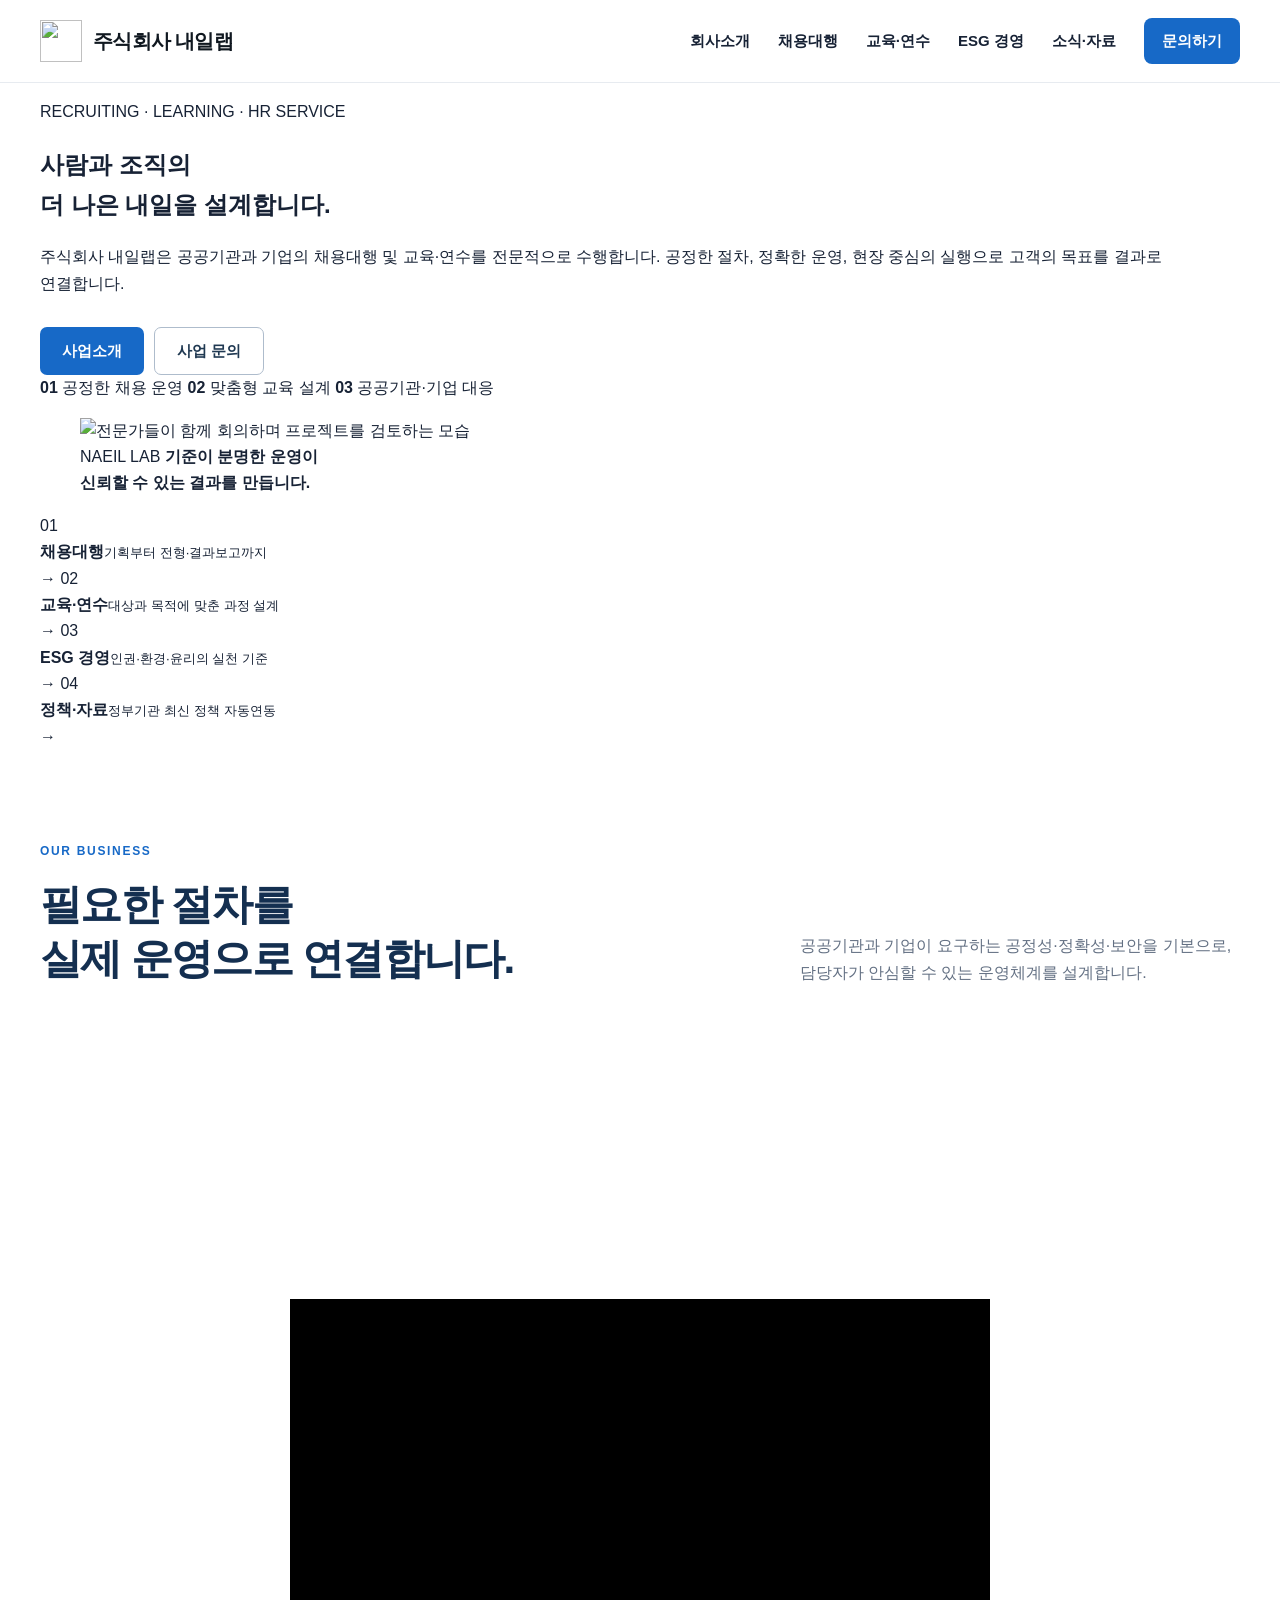
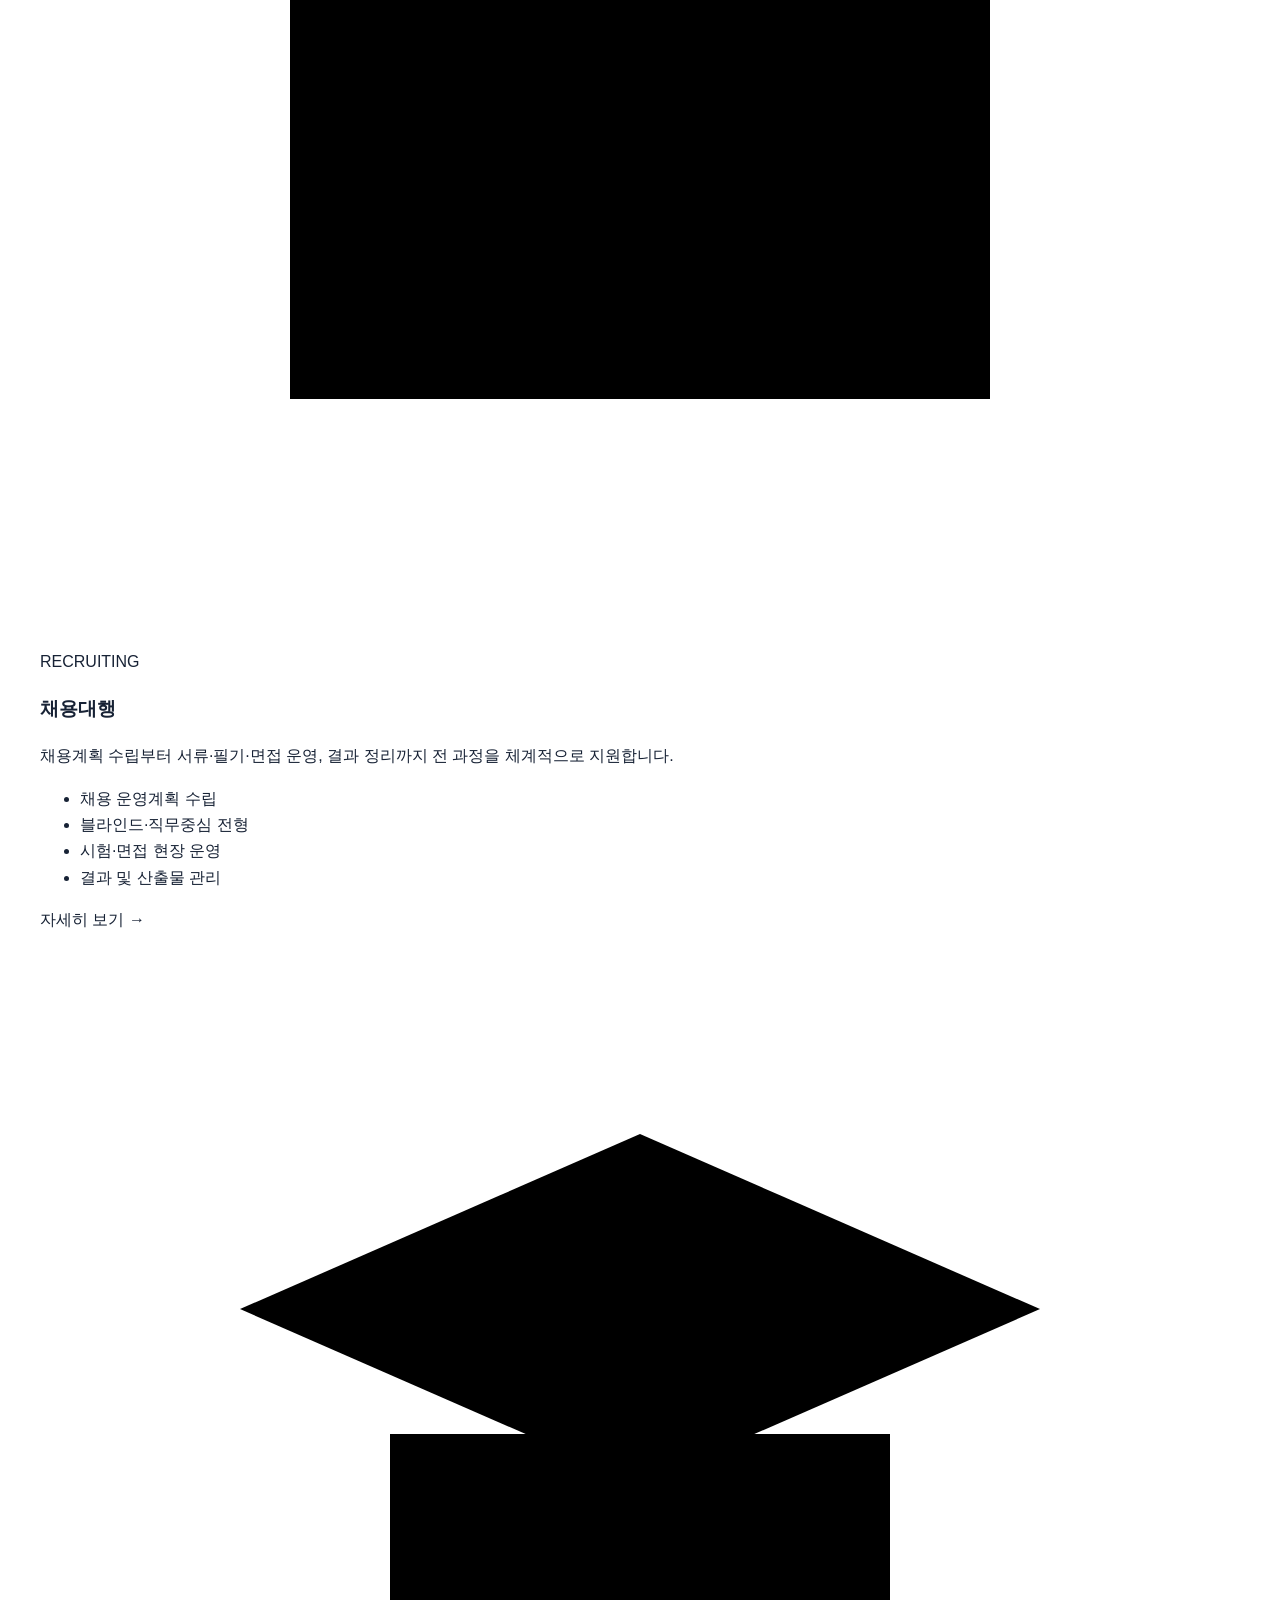
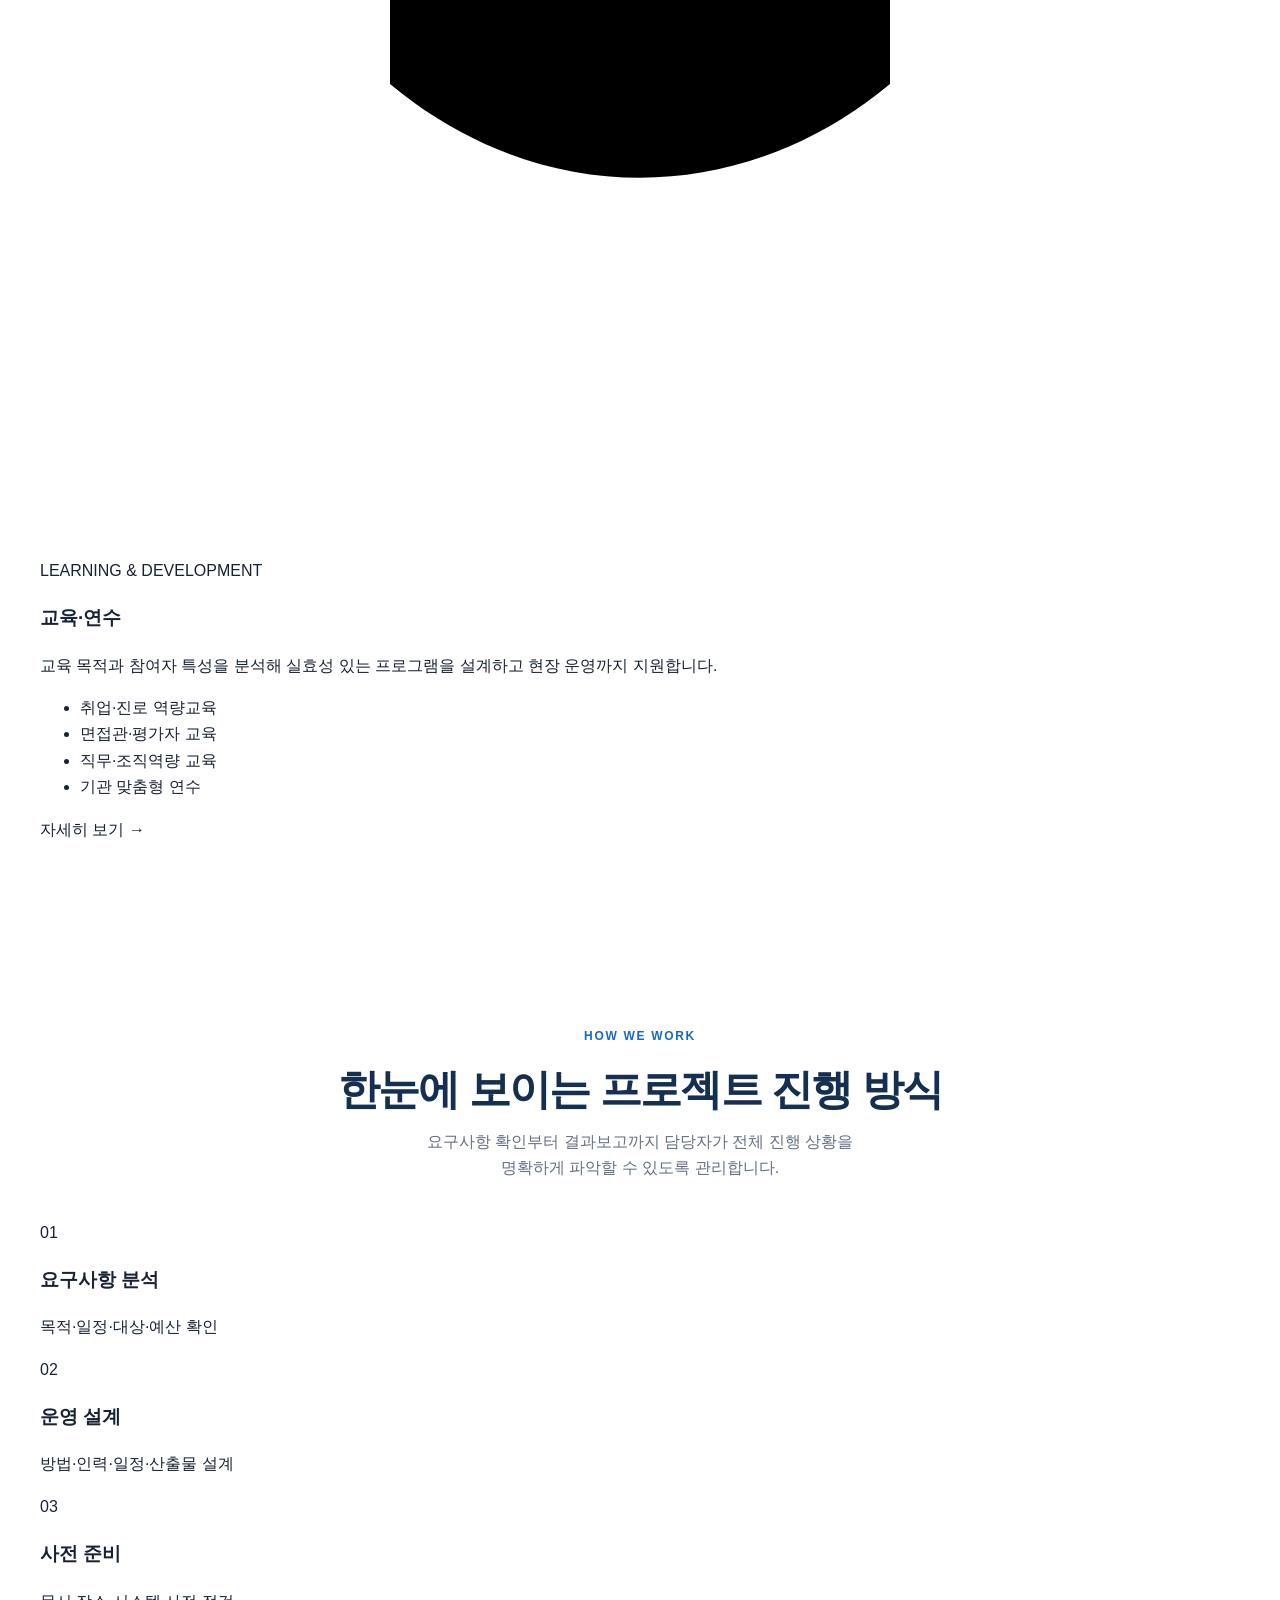
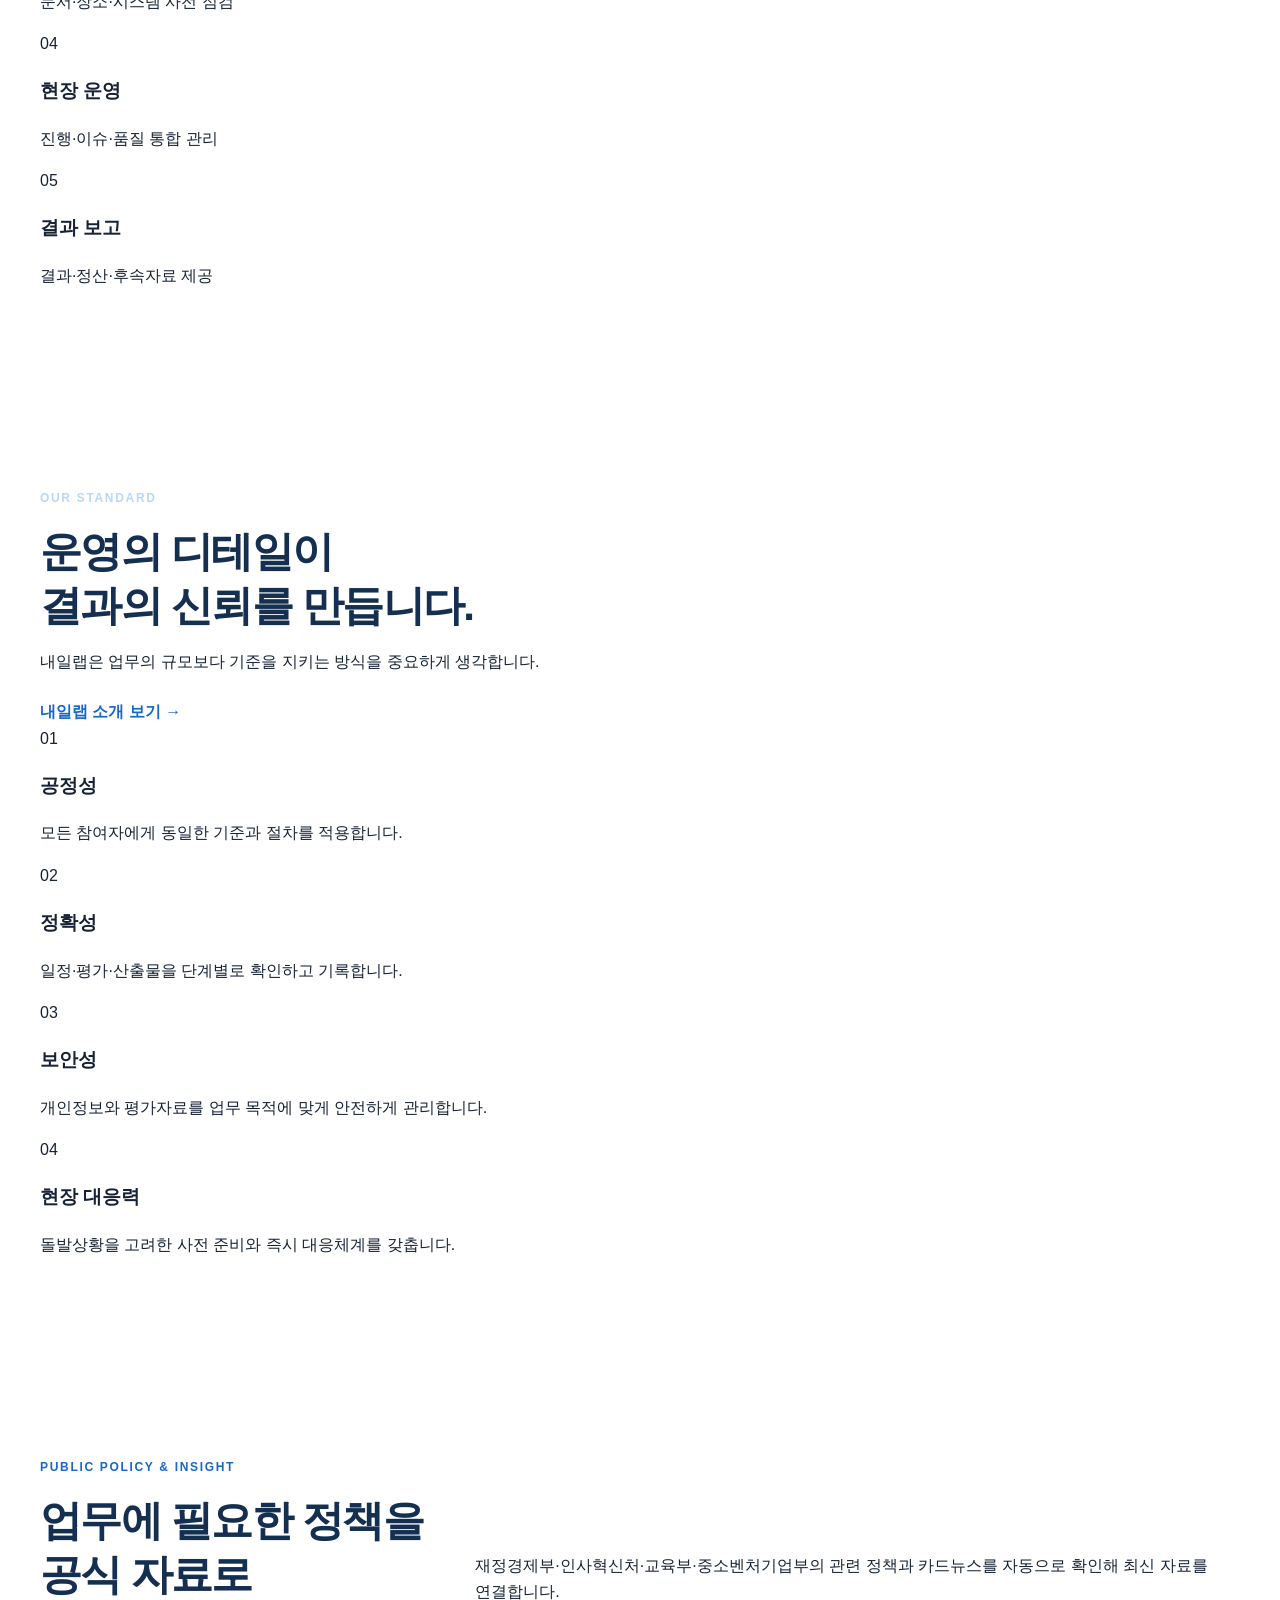
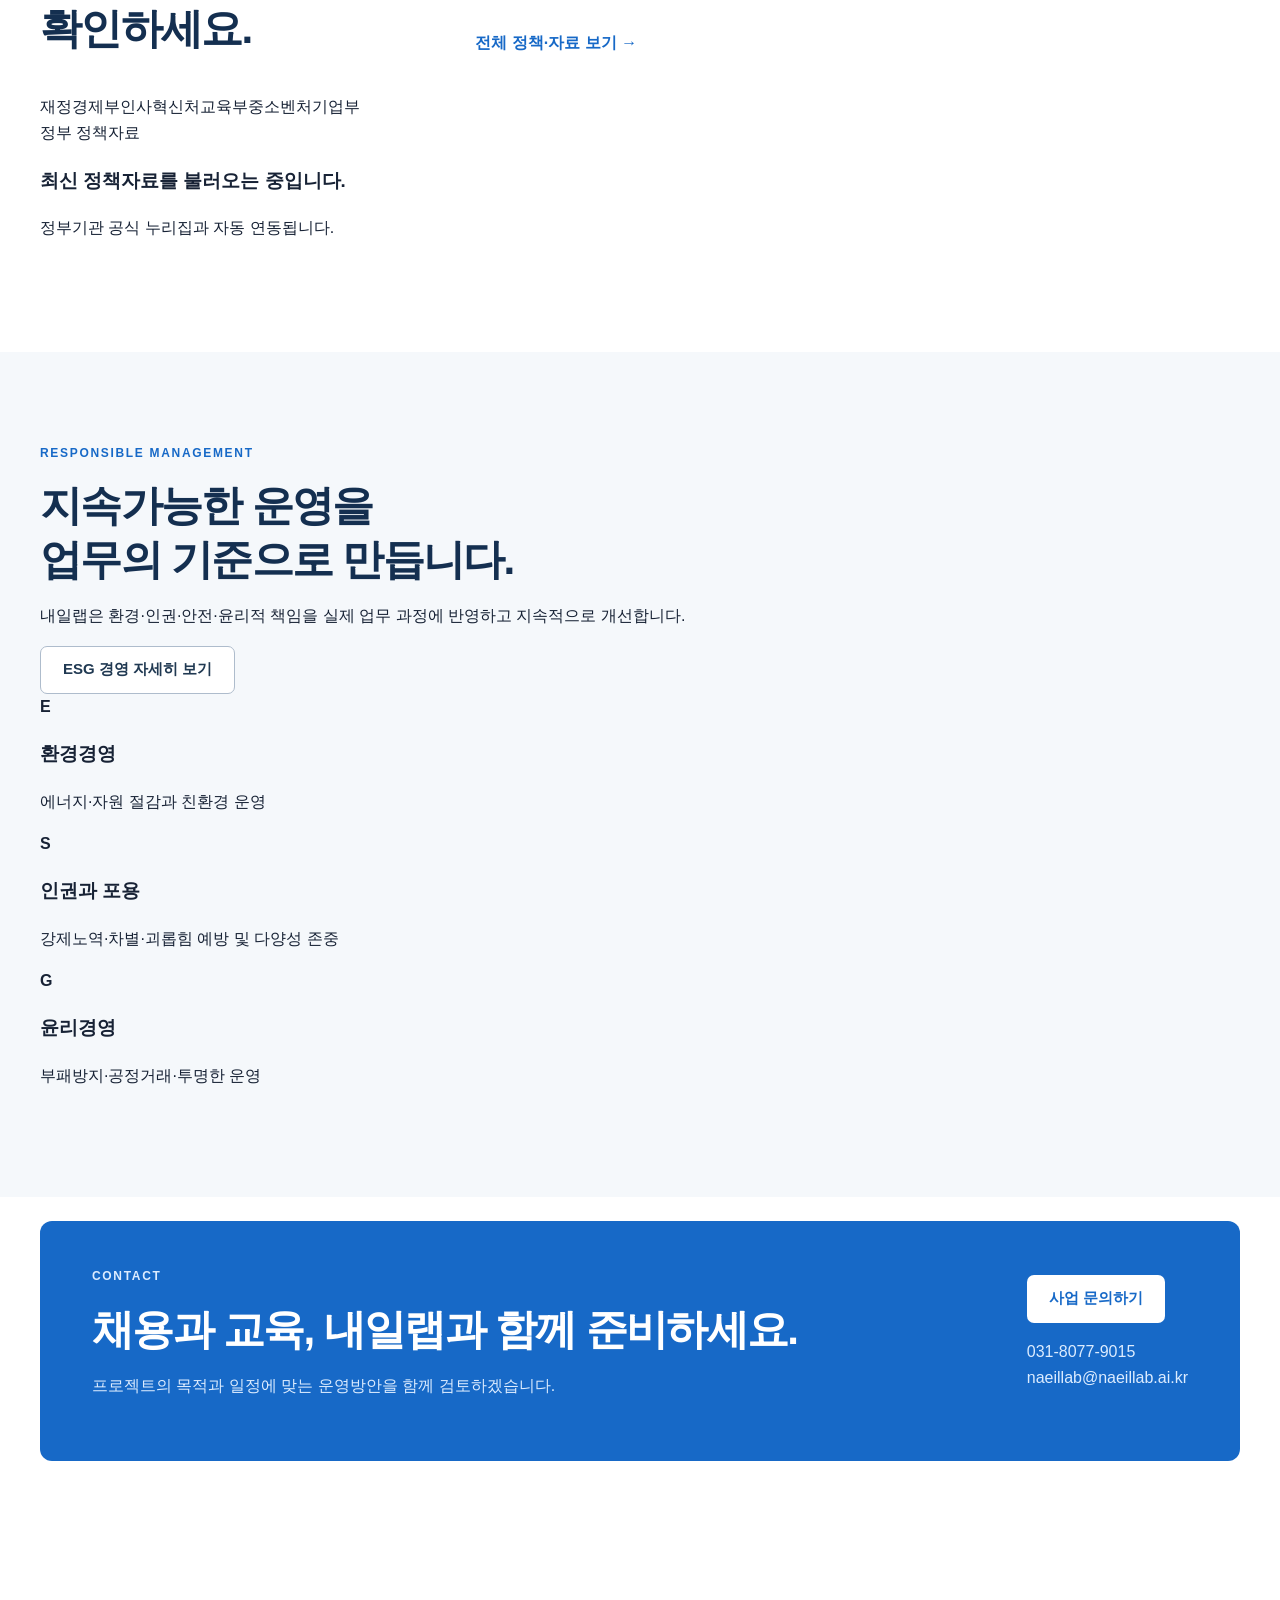
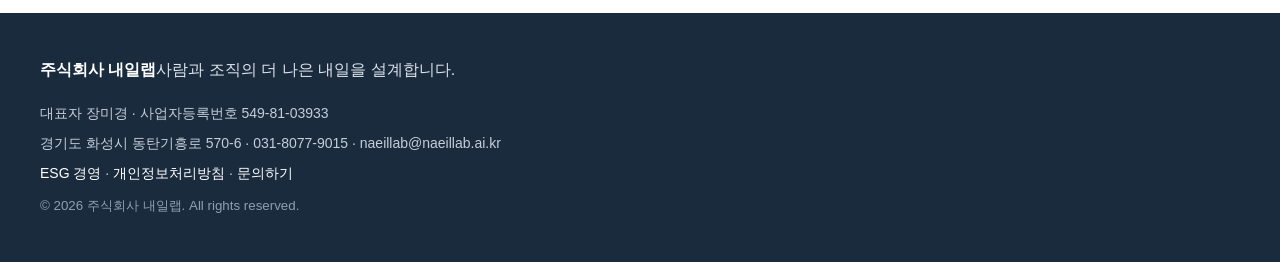
==== commit e6200065: "메인페이지 디자인 전면 개편" ====
--- a/index.html
+++ b/index.html
@@ -1 +1,169 @@
-<!DOCTYPE html><html lang="ko"><head><meta charset="UTF-8"><meta name="viewport" content="width=device-width,initial-scale=1"><meta name="description" content="주식회사 내일랩은 공공기관·기업을 위한 채용대행과 교육·연수 서비스를 제공합니다."><title>주식회사 내일랩 | 채용대행 · 교육·연수</title><link rel="stylesheet" href="style.css"></head><body><a class="skip" href="#main">본문 바로가기</a><header class="header"><div class="wrap nav"><a href="index.html" class="logo"><img src="assets/brand-symbol-v2.png?v=2" alt=""></a><button class="menu" aria-expanded="false" aria-controls="gnb">☰</button><nav id="gnb"><a href="about.html">회사소개</a><a href="recruiting.html">채용대행</a><a href="training.html">교육·연수</a><a href="esg.html">ESG 경영</a><a href="news.html">소식·자료</a><a class="pill" href="contact.html">문의하기</a></nav></div></header><main id="main"><section class="hero"><div class="wrap hero-grid"><div class="hero-copy"><p class="eyebrow">TOMORROW &amp; CAREER LAB</p><h1>사람과 조직의<br><strong>더 나은 내일</strong>을 설계합니다.</h1><p class="lead">주식회사 내일랩은 공공기관과 기업의 채용대행 및 교육·연수를 전문적으로 수행하는 HR 서비스 기업입니다. 고객의 목적과 현장 조건을 정확히 이해하고, 필요한 절차를 실제 운영으로 연결합니다.</p><div class="actions"><a class="btn primary" href="#services">사업소개 보기</a><a class="btn line" href="contact.html">프로젝트 문의</a></div><div class="gov-source"><span>채용대행</span><span>교육·연수</span><span>공공기관·기업</span></div></div><figure class="hero-media" aria-label="전문가들이 문서와 데이터를 검토하며 회의하는 이미지"><img src="https://images.pexels.com/photos/8730980/pexels-photo-8730980.jpeg?auto=compress&dpr=1&h=900&w=1500" alt="" loading="eager"><figcaption class="hero-caption"><b>기준이 분명한 운영</b><span>공정한 채용 · 실효성 있는 교육 · 정확한 현장관리</span></figcaption></figure></div></section><section class="section"><div class="wrap split"><div><p class="eyebrow">ABOUT NAEIL LAB</p><h2>채용은 공정하게.<br>교육은 실효성 있게.<br>운영은 정확하게.</h2></div><div class="copy"><p>주식회사 내일랩은 고객의 요구사항을 실제 현장에서 작동하는 운영계획으로 바꾸고, 기획부터 실행과 결과 정리까지 일관된 흐름으로 관리합니다.</p><p>과장된 표현보다 확인 가능한 업무 범위와 운영 원칙을 명확하게 제시하며, 공공기관과 기업이 요구하는 공정성·정확성·보안을 중요하게 생각합니다.</p><a class="text-link" href="about.html">회사소개 자세히 보기 →</a></div></div></section><section class="section soft" id="services"><div class="wrap"><div class="section-head"><div><p class="eyebrow">OUR SERVICES</p><h2>핵심 사업</h2></div><p>채용대행과 교육·연수, 두 분야에 집중해 기획부터 현장 운영까지 지원합니다.</p></div><div class="cards two"><article class="service"><b>01 · RECRUITING</b><h3>채용대행</h3><p>공공기관·기업의 채용 전 과정을 직무와 일정에 맞춰 공정하고 안정적으로 운영합니다.</p><ul><li>채용 운영계획 수립</li><li>서류·필기·면접 운영</li><li>블라인드·보안 관리</li><li>결과 정리 및 보고</li></ul><a href="recruiting.html">채용대행 자세히 보기 →</a></article><article class="service"><b>02 · LEARNING</b><h3>교육·연수</h3><p>학교·공공기관·기업의 목적과 대상에 맞는 교육 프로그램을 기획하고 운영합니다.</p><ul><li>교육과정 기획</li><li>강사 섭외 및 운영</li><li>현장 운영</li><li>만족도·성과 정리</li></ul><a href="training.html">교육·연수 자세히 보기 →</a></article></div></div></section><section class="section"><div class="wrap"><div class="section-head center"><div><p class="eyebrow">HOW WE WORK</p><h2>프로젝트 진행 방식</h2></div><p>담당자가 전체 흐름을 쉽게 파악할 수 있도록 단계별로 관리합니다.</p></div><div class="steps"><article><b>01</b><h3>요구사항 분석</h3><p>목적·일정·대상·예산 확인</p></article><article><b>02</b><h3>운영 설계</h3><p>방법·일정·산출물 구조화</p></article><article><b>03</b><h3>사전 준비</h3><p>문서·장소·시스템 점검</p></article><article><b>04</b><h3>현장 운영</h3><p>진행·이슈·품질 관리</p></article><article><b>05</b><h3>결과 정리</h3><p>결과·정산·후속자료 제공</p></article></div></div></section><section class="section dark"><div class="wrap"><div class="section-head"><div><p class="eyebrow light">OUR PRINCIPLES</p><h2>운영의 디테일이<br>결과의 신뢰를 만듭니다.</h2></div><p>업무의 크기보다 기준을 지키는 방식을 중요하게 생각합니다.</p></div><div class="principles"><article><span>01</span><h3>공정성</h3><p>동일 기준과 절차에 따른 운영</p></article><article><span>02</span><h3>정확성</h3><p>일정·평가·산출물의 단계별 확인</p></article><article><span>03</span><h3>보안성</h3><p>개인정보와 평가자료의 안전한 관리</p></article><article><span>04</span><h3>현장 대응력</h3><p>돌발상황을 고려한 사전 준비와 대응</p></article></div></div></section><section class="section"><div class="wrap split"><div><p class="eyebrow">LEARNING &amp; DEVELOPMENT</p><h2>사람의 변화가<br>조직의 내일을 만듭니다.</h2></div><div class="mini-grid"><article><h3>취업·진로교육</h3><p>학생·청년의 진로설계와 취업역량 강화</p></article><article><h3>면접관 교육</h3><p>구조화 면접과 공정한 평가를 위한 교육</p></article><article><h3>직무·조직교육</h3><p>직무역량과 조직이해 중심 과정</p></article><article><h3>맞춤형 연수</h3><p>기관 목적과 대상에 맞춘 프로그램</p></article></div></div></section><section class="section soft"><div class="wrap policy-preview"><article class="policy-feature"><p class="eyebrow">PUBLIC POLICY &amp; INSIGHT</p><h2>채용·교육 정책의 변화를<br>공식 자료로 확인하세요.</h2><p>인사혁신처·교육부의 관련 정책자료를 정기적으로 확인해 최신 게시물을 공식 원문과 함께 제공합니다.</p><a class="btn white" href="news.html">정책·카드뉴스 보기</a></article><div class="policy-shortcuts"><a href="news.html"><span>인사혁신처</span><strong>인사·채용 정책</strong><small>공정채용 및 인사정책 자료</small></a><a href="news.html"><span>교육부</span><strong>교육 정책</strong><small>교육·진로·직업교육 관련 자료</small></a><a href="esg.html"><span>NAEIL LAB</span><strong>ESG 경영</strong><small>지속가능경영 추진방향</small></a><a href="contact.html"><span>PROJECT</span><strong>사업 문의</strong><small>채용·교육 운영 상담</small></a></div></div></section><section class="section cta"><div class="wrap cta-box"><div><p class="eyebrow light">CONTACT</p><h2>프로젝트를 준비하고 계신가요?</h2><p>채용대행 또는 교육·연수 운영에 대해 상담해 드립니다.</p></div><div><a class="btn white" href="contact.html">사업 문의하기</a><p><a href="tel:03180779015">031-8077-9015</a><br><a href="mailto:naeillab@naeillab.ai.kr">naeillab@naeillab.ai.kr</a></p></div></div></section></main><footer class="footer"><div class="wrap footer-grid"><img src="assets/brand-symbol-v2.png?v=2" alt=""><div><p><strong>주식회사 내일랩</strong> · 대표자 장미경 · 사업자등록번호 549-81-03933</p><p>경기도 화성시 동탄기흥로 570-6 · 031-8077-9015 · naeillab@naeillab.ai.kr</p><p><a href="esg.html">ESG 경영</a> · <a href="privacy.html">개인정보처리방침</a> · <a href="contact.html">문의하기</a></p><small>© <span data-year></span> 주식회사 내일랩. All rights reserved.</small></div></div></footer><script src="script.js?v=3"></script></body></html>+<!DOCTYPE html>
+<html lang="ko">
+<head>
+  <meta charset="UTF-8">
+  <meta name="viewport" content="width=device-width, initial-scale=1">
+  <meta name="description" content="주식회사 내일랩은 공공기관·기업을 위한 채용대행과 교육·연수 서비스를 제공합니다.">
+  <title>주식회사 내일랩 | 채용대행 · 교육·연수</title>
+  <link rel="stylesheet" href="style.css?v=6">
+</head>
+<body>
+<a class="skip" href="#main">본문 바로가기</a>
+<header class="header">
+  <div class="wrap nav">
+    <a href="index.html" class="logo" aria-label="주식회사 내일랩 홈"><img src="assets/brand-symbol-v2.png?v=2" alt=""></a>
+    <button class="menu" aria-expanded="false" aria-controls="gnb" aria-label="메뉴 열기">☰</button>
+    <nav id="gnb" aria-label="주요 메뉴">
+      <a href="about.html">회사소개</a>
+      <a href="recruiting.html">채용대행</a>
+      <a href="training.html">교육·연수</a>
+      <a href="esg.html">ESG 경영</a>
+      <a href="news.html">소식·자료</a>
+      <a class="pill" href="contact.html">문의하기</a>
+    </nav>
+  </div>
+</header>
+
+<main id="main">
+  <section class="home-hero">
+    <div class="wrap home-hero-grid">
+      <div class="home-hero-copy">
+        <p class="kicker">RECRUITING · LEARNING · HR SERVICE</p>
+        <h1>사람과 조직의<br><strong>더 나은 내일</strong>을 설계합니다.</h1>
+        <p class="hero-desc">주식회사 내일랩은 공공기관과 기업의 채용대행 및 교육·연수를 전문적으로 수행합니다. 공정한 절차, 정확한 운영, 현장 중심의 실행으로 고객의 목표를 결과로 연결합니다.</p>
+        <div class="actions">
+          <a class="btn primary" href="#business">사업소개</a>
+          <a class="btn line" href="contact.html">사업 문의</a>
+        </div>
+        <div class="hero-trust" aria-label="내일랩 핵심 역량">
+          <span><b>01</b> 공정한 채용 운영</span>
+          <span><b>02</b> 맞춤형 교육 설계</span>
+          <span><b>03</b> 공공기관·기업 대응</span>
+        </div>
+      </div>
+      <figure class="home-hero-media">
+        <img src="https://images.pexels.com/photos/3184287/pexels-photo-3184287.jpeg?auto=compress&cs=tinysrgb&w=1600" alt="전문가들이 함께 회의하며 프로젝트를 검토하는 모습">
+        <figcaption>
+          <span>NAEIL LAB</span>
+          <strong>기준이 분명한 운영이<br>신뢰할 수 있는 결과를 만듭니다.</strong>
+        </figcaption>
+      </figure>
+    </div>
+  </section>
+
+  <section class="home-quick" aria-label="주요 서비스 바로가기">
+    <div class="wrap quick-grid">
+      <a href="recruiting.html"><span class="quick-no">01</span><div><b>채용대행</b><small>기획부터 전형·결과보고까지</small></div><span class="quick-arrow">→</span></a>
+      <a href="training.html"><span class="quick-no">02</span><div><b>교육·연수</b><small>대상과 목적에 맞춘 과정 설계</small></div><span class="quick-arrow">→</span></a>
+      <a href="esg.html"><span class="quick-no">03</span><div><b>ESG 경영</b><small>인권·환경·윤리의 실천 기준</small></div><span class="quick-arrow">→</span></a>
+      <a href="news.html"><span class="quick-no">04</span><div><b>정책·자료</b><small>정부기관 최신 정책 자동연동</small></div><span class="quick-arrow">→</span></a>
+    </div>
+  </section>
+
+  <section class="section" id="business">
+    <div class="wrap">
+      <div class="section-head">
+        <div><p class="eyebrow">OUR BUSINESS</p><h2>필요한 절차를<br>실제 운영으로 연결합니다.</h2></div>
+        <p>공공기관과 기업이 요구하는 공정성·정확성·보안을 기본으로, 담당자가 안심할 수 있는 운영체계를 설계합니다.</p>
+      </div>
+      <div class="business-grid">
+        <article class="business-card recruiting-card">
+          <div class="business-icon" aria-hidden="true"><svg viewBox="0 0 48 48"><path d="M10 11h28v28H10z"/><path d="M16 18h16M16 24h16M16 30h9"/></svg></div>
+          <p class="card-label">RECRUITING</p>
+          <h3>채용대행</h3>
+          <p>채용계획 수립부터 서류·필기·면접 운영, 결과 정리까지 전 과정을 체계적으로 지원합니다.</p>
+          <ul><li>채용 운영계획 수립</li><li>블라인드·직무중심 전형</li><li>시험·면접 현장 운영</li><li>결과 및 산출물 관리</li></ul>
+          <a href="recruiting.html">자세히 보기 <span>→</span></a>
+        </article>
+        <article class="business-card learning-card">
+          <div class="business-icon" aria-hidden="true"><svg viewBox="0 0 48 48"><path d="M8 15l16-7 16 7-16 7-16-7z"/><path d="M14 20v10c6 5 14 5 20 0V20M40 15v13"/></svg></div>
+          <p class="card-label">LEARNING &amp; DEVELOPMENT</p>
+          <h3>교육·연수</h3>
+          <p>교육 목적과 참여자 특성을 분석해 실효성 있는 프로그램을 설계하고 현장 운영까지 지원합니다.</p>
+          <ul><li>취업·진로 역량교육</li><li>면접관·평가자 교육</li><li>직무·조직역량 교육</li><li>기관 맞춤형 연수</li></ul>
+          <a href="training.html">자세히 보기 <span>→</span></a>
+        </article>
+      </div>
+    </div>
+  </section>
+
+  <section class="section home-process">
+    <div class="wrap">
+      <div class="section-head center">
+        <div><p class="eyebrow">HOW WE WORK</p><h2>한눈에 보이는 프로젝트 진행 방식</h2></div>
+        <p>요구사항 확인부터 결과보고까지 담당자가 전체 진행 상황을 명확하게 파악할 수 있도록 관리합니다.</p>
+      </div>
+      <div class="process-line">
+        <article><span>01</span><div class="process-dot"></div><h3>요구사항 분석</h3><p>목적·일정·대상·예산 확인</p></article>
+        <article><span>02</span><div class="process-dot"></div><h3>운영 설계</h3><p>방법·인력·일정·산출물 설계</p></article>
+        <article><span>03</span><div class="process-dot"></div><h3>사전 준비</h3><p>문서·장소·시스템 사전 점검</p></article>
+        <article><span>04</span><div class="process-dot"></div><h3>현장 운영</h3><p>진행·이슈·품질 통합 관리</p></article>
+        <article><span>05</span><div class="process-dot"></div><h3>결과 보고</h3><p>결과·정산·후속자료 제공</p></article>
+      </div>
+    </div>
+  </section>
+
+  <section class="section home-principles">
+    <div class="wrap principles-layout">
+      <div class="principles-intro">
+        <p class="eyebrow light">OUR STANDARD</p>
+        <h2>운영의 디테일이<br>결과의 신뢰를 만듭니다.</h2>
+        <p>내일랩은 업무의 규모보다 기준을 지키는 방식을 중요하게 생각합니다.</p>
+        <a class="text-link light-link" href="about.html">내일랩 소개 보기 →</a>
+      </div>
+      <div class="principles-cards">
+        <article><span>01</span><h3>공정성</h3><p>모든 참여자에게 동일한 기준과 절차를 적용합니다.</p></article>
+        <article><span>02</span><h3>정확성</h3><p>일정·평가·산출물을 단계별로 확인하고 기록합니다.</p></article>
+        <article><span>03</span><h3>보안성</h3><p>개인정보와 평가자료를 업무 목적에 맞게 안전하게 관리합니다.</p></article>
+        <article><span>04</span><h3>현장 대응력</h3><p>돌발상황을 고려한 사전 준비와 즉시 대응체계를 갖춥니다.</p></article>
+      </div>
+    </div>
+  </section>
+
+  <section class="section policy-home">
+    <div class="wrap">
+      <div class="section-head">
+        <div><p class="eyebrow">PUBLIC POLICY &amp; INSIGHT</p><h2>업무에 필요한 정책을<br>공식 자료로 확인하세요.</h2></div>
+        <div class="policy-head-copy"><p>재정경제부·인사혁신처·교육부·중소벤처기업부의 관련 정책과 카드뉴스를 자동으로 확인해 최신 자료를 연결합니다.</p><a class="text-link" href="news.html">전체 정책·자료 보기 →</a></div>
+      </div>
+      <div class="agency-badges" aria-label="연동 기관"><span>재정경제부</span><span>인사혁신처</span><span>교육부</span><span>중소벤처기업부</span></div>
+      <div id="home-policy-feed" class="home-policy-grid" aria-live="polite">
+        <article class="home-policy-item"><span class="policy-source">정부 정책자료</span><h3>최신 정책자료를 불러오는 중입니다.</h3><p>정부기관 공식 누리집과 자동 연동됩니다.</p></article>
+      </div>
+      <p id="home-policy-updated" class="feed-updated"></p>
+    </div>
+  </section>
+
+  <section class="section esg-home soft">
+    <div class="wrap esg-home-grid">
+      <div>
+        <p class="eyebrow">RESPONSIBLE MANAGEMENT</p>
+        <h2>지속가능한 운영을<br>업무의 기준으로 만듭니다.</h2>
+        <p class="esg-lead">내일랩은 환경·인권·안전·윤리적 책임을 실제 업무 과정에 반영하고 지속적으로 개선합니다.</p>
+        <a class="btn line" href="esg.html">ESG 경영 자세히 보기</a>
+      </div>
+      <div class="esg-topic-grid">
+        <article><b>E</b><h3>환경경영</h3><p>에너지·자원 절감과 친환경 운영</p></article>
+        <article><b>S</b><h3>인권과 포용</h3><p>강제노역·차별·괴롭힘 예방 및 다양성 존중</p></article>
+        <article><b>G</b><h3>윤리경영</h3><p>부패방지·공정거래·투명한 운영</p></article>
+      </div>
+    </div>
+  </section>
+
+  <section class="section cta home-cta">
+    <div class="wrap cta-box">
+      <div><p class="eyebrow light">CONTACT</p><h2>채용과 교육, 내일랩과 함께 준비하세요.</h2><p>프로젝트의 목적과 일정에 맞는 운영방안을 함께 검토하겠습니다.</p></div>
+      <div class="cta-contact"><a class="btn white" href="contact.html">사업 문의하기</a><p><a href="tel:03180779015">031-8077-9015</a><br><a href="mailto:naeillab@naeillab.ai.kr">naeillab@naeillab.ai.kr</a></p></div>
+    </div>
+  </section>
+</main>
+
+<footer class="footer">
+  <div class="wrap footer-grid">
+    <div class="footer-brand"><strong>주식회사 내일랩</strong><span>사람과 조직의 더 나은 내일을 설계합니다.</span></div>
+    <div><p>대표자 장미경 · 사업자등록번호 549-81-03933</p><p>경기도 화성시 동탄기흥로 570-6 · 031-8077-9015 · naeillab@naeillab.ai.kr</p><p><a href="esg.html">ESG 경영</a> · <a href="privacy.html">개인정보처리방침</a> · <a href="contact.html">문의하기</a></p><small>© <span data-year></span> 주식회사 내일랩. All rights reserved.</small></div>
+  </div>
+</footer>
+<script src="script.js?v=5"></script>
+</body>
+</html>
--- a/style.css
+++ b/style.css
@@ -1,2 +1,2 @@
 @import url('https://cdn.jsdelivr.net/gh/orioncactus/pretendard/dist/web/variable/pretendardvariable-dynamic-subset.css');
-:root{--ink:#172235;--navy:#12345a;--blue:#1769c7;--blue2:#0d5eb5;--soft:#f5f8fb;--line:#dfe6ee;--muted:#637083;--white:#fff;--green:#2f7d5c}*{box-sizing:border-box}html{scroll-behavior:smooth}body{margin:0;font-family:'Pretendard Variable',Pretendard,'Noto Sans KR','Apple SD Gothic Neo',Arial,sans-serif;color:var(--ink);line-height:1.65;word-break:keep-all;background:#fff;-webkit-font-smoothing:antialiased}a{color:inherit;text-decoration:none}.wrap{width:min(1200px,calc(100% - 56px));margin:auto}.skip{position:fixed;top:-60px;left:12px;background:#000;color:#fff;padding:10px 14px;z-index:2000}.skip:focus{top:12px}.header{position:sticky;top:0;z-index:100;background:rgba(255,255,255,.97);backdrop-filter:blur(10px);border-bottom:1px solid #e7ebf0}.nav{height:82px;display:flex;align-items:center;justify-content:space-between;gap:28px}.logo{display:flex;align-items:center;gap:11px;min-width:max-content;font-size:20px;font-weight:780;letter-spacing:-.035em;color:#101820}.logo img{content:url('assets/brand-symbol-v2.png?v=2');width:42px;height:42px;object-fit:contain;display:block;flex:0 0 42px}.logo::after{content:'주식회사 내일랩'}.nav nav{display:flex;align-items:center;gap:28px;font-size:15px;font-weight:650}.nav nav a{padding:29px 0 26px;border-bottom:3px solid transparent}.nav nav a:hover{color:var(--blue);border-bottom-color:var(--blue)}.nav nav .pill{padding:11px 18px;border:0;border-radius:8px;background:var(--blue);color:#fff!important}.menu{display:none;border:0;background:transparent;font-size:26px}.hero{padding:0;background:#fff;border-bottom:1px solid var(--line)}.hero-grid{display:grid;grid-template-columns:minmax(0,.92fr) minmax(0,1.08fr);min-height:620px;align-items:stretch}.hero-copy{display:flex;flex-direction:column;justify-content:center;padding:88px 62px 88px 0}.eyebrow{margin:0 0 16px;color:var(--blue);font-weight:760;font-size:12px;letter-spacing:.14em}.light{color:#b9d8f8}.hero h1,.subhero h1{margin:0;color:#102a49;font-size:clamp(42px,4.6vw,61px);line-height:1.18;letter-spacing:-.045em;font-weight:760}.hero h1 strong{color:var(--blue);font-weight:780}.lead{max-width:660px;margin:26px 0 0;font-size:17px;line-height:1.85;color:#526176}.actions{display:flex;gap:10px;margin-top:30px}.btn{min-height:48px;padding:0 22px;border-radius:7px;display:inline-flex;align-items:center;justify-content:center;font-size:15px;font-weight:700}.primary{background:var(--blue);color:#fff}.primary:hover{background:var(--blue2)}.line{border:1px solid #aebccc;background:#fff;color:#203952}.white{background:#fff;color:var(--blue)}.hero-media{position:relative;min-height:620px;overflow:hidden;background:#dfe7ef}.hero-media::after{content:'';position:absolute;inset:0;background:linear-gradient(90deg,rgba(14,38,65,.06),rgba(14,38,65,.08))}.hero-media img{width:100%;height:100%;object-fit:cover;display:block;position:absolute;inset:0}.hero-caption{position:absolute;z-index:2;left:30px;bottom:28px;padding:18px 20px;background:rgba(12,39,67,.88);color:#fff;max-width:340px}.hero-caption b{display:block;font-size:15px;margin-bottom:4px}.hero-caption span{font-size:13px;color:#d9e5f0}.section{padding:92px 0}.soft{background:var(--soft)}.split{display:grid;grid-template-columns:.82fr 1.18fr;gap:86px;align-items:start}.section h2{margin:0;color:#142f50;font-size:clamp(31px,3.3vw,44px);line-height:1.28;letter-spacing:-.04em;font-weight:730}.copy{font-size:17px;color:#536175}.copy p{margin:0 0 17px}.text-link,.service>a{display:inline-block;margin-top:8px;color:var(--blue);font-weight:700}.section-head{display:flex;justify-content:space-between;gap:32px;align-items:end;margin-bottom:38px}.section-head>p{max-width:440px;color:var(--muted);margin:0}.center{display:block;text-align:center}.center>p{margin:12px auto 0}.cards{display:grid;gap:20px}.cards.two{grid-template-columns:repeat(2,1fr)}.cards.three{grid-template-columns:repeat(3,1fr)}.service,.value{padding:32px;border:1px solid var(--line);border-radius:12px;background:#fff}.service{min-height:335px}.service.green{background:#fff}.service b,.value b{color:var(--blue);font-size:12px;letter-spacing:.08em}.service h3,.value h3{font-size:25px;color:#183758;margin:15px 0 10px;font-weight:720}.service p,.value p{color:#637083}.service ul,.value ul{padding-left:19px;color:#45566a}.steps{display:grid;grid-template-columns:repeat(5,1fr);border-top:2px solid #193b60}.steps article{padding:27px 22px 0 0}.steps b{color:var(--blue);font-size:13px}.steps h3{font-size:18px;color:#173758;margin:6px 0}.steps p{font-size:14px;color:var(--muted);margin:0}.dark{background:#153450;color:#fff}.dark h2{color:#fff}.dark .section-head>p{color:#c8d5e2}.principles{display:grid;grid-template-columns:repeat(4,1fr);gap:0;border-top:1px solid rgba(255,255,255,.26)}.principles article{padding:28px 28px 0 0}.principles span{color:#8fc7ff;font-weight:760;font-size:13px}.principles h3{font-size:20px;margin:8px 0}.principles p{color:#c9d6e2;font-size:15px}.light-copy{color:#c9d6e2}.mini-grid{display:grid;grid-template-columns:repeat(2,1fr);gap:16px}.mini-grid article{padding:24px;border-top:3px solid #184f84;background:#f8fafc}.mini-grid h3{margin:0 0 6px;color:#173758;font-size:19px}.mini-grid p{margin:0;color:#667486;font-size:15px}.cta{padding-top:24px}.cta-box{padding:46px 52px;border-radius:12px;background:#1769c7;color:#fff;display:flex;justify-content:space-between;gap:40px;align-items:center}.cta h2{color:#fff}.cta p{color:#dcecff}.subhero{padding:88px 0;background:#f2f6fa;border-bottom:1px solid var(--line)}.subhero h1{font-size:clamp(38px,4.2vw,54px)}.subhero p:last-child{font-size:17px;color:#58677a;max-width:770px}.training{background:#f3faf7}.info{display:grid;border-top:2px solid #1b3959}.info div{display:grid;grid-template-columns:210px 1fr;border-bottom:1px solid var(--line);padding:17px 8px}.info dt{font-weight:720;color:#173758}.info dd{margin:0}.empty{text-align:center;padding:66px;border:1px solid #d9e2ec;background:#fafcfe}.contact-grid{display:grid;grid-template-columns:1fr 1fr;gap:24px}.contact-card{padding:34px;border:1px solid var(--line);border-radius:10px}.contact-card h2{font-size:27px}.contact-card dl div{padding:13px 0;border-bottom:1px solid var(--line)}.contact-card dt{font-size:13px;color:var(--muted);font-weight:700}.contact-card dd{margin:3px 0 0;font-size:17px}.note{padding:14px;border-left:4px solid #c4882f;background:#fff7ec;color:#78501e;font-size:14px}.policy{max-width:850px}.policy h2{font-size:23px;margin-top:34px}.footer{margin-top:60px;padding:44px 0;background:#1b2b3e;color:#dce4ec}.footer-grid{display:grid;grid-template-columns:1fr;gap:18px}.footer img{display:none}.footer p{margin:0 0 7px;color:#c4ced8;font-size:14px}.footer strong{color:#fff}.footer a{color:#fff}.footer small{color:#8fa0b2}.esg-hero{background:#f1f7f4}.esg-cards .value{border-top:3px solid var(--green)}.esg-cards .value:nth-child(2){border-top-color:var(--blue)}.esg-cards .value:nth-child(3){border-top-color:#173758}.policy-grid{display:grid;grid-template-columns:repeat(3,minmax(0,1fr));gap:18px}.policy-card{overflow:hidden;border:1px solid var(--line);background:#fff;transition:transform .18s ease,box-shadow .18s ease}.policy-card:hover{transform:translateY(-3px);box-shadow:0 14px 30px rgba(24,47,78,.10)}.policy-visual{min-height:130px;padding:20px;display:flex;flex-direction:column;justify-content:space-between;color:#fff;background:#1a436d}.policy-visual.mpm{background:#264f7c}.policy-visual.moe{background:#1769c7}.policy-visual span{font-size:12px;font-weight:730;letter-spacing:.06em}.policy-visual strong{font-size:22px;line-height:1.25}.policy-body{padding:22px}.policy-meta{margin:0 0 9px;color:#738092;font-size:12px;font-weight:650}.policy-body h3{min-height:62px;margin:0 0 18px;color:#173758;font-size:18px;line-height:1.48}.policy-body a{color:var(--blue);font-weight:700}.feed-updated{margin-top:18px;text-align:right;color:#8390a0;font-size:12px}.source-note{margin-top:26px;padding:18px 22px;border-left:4px solid #a7b6c5;background:#f7f9fb;color:#5d6a7a;font-size:13px}.source-note strong{color:#173758}.source-note p{margin:4px 0 0}.policy-preview{display:grid;grid-template-columns:1.05fr .95fr;gap:22px}.policy-feature{padding:38px;background:#153450;color:#fff;min-height:290px;display:flex;flex-direction:column;justify-content:flex-end}.policy-feature .eyebrow{color:#a9d3ff}.policy-feature h2{color:#fff!important}.policy-feature p{color:#d7e3ee}.policy-shortcuts{display:grid;grid-template-columns:1fr 1fr;gap:14px}.policy-shortcuts a{display:flex;flex-direction:column;justify-content:space-between;min-height:138px;padding:21px;border:1px solid var(--line);background:#fff}.policy-shortcuts strong{font-size:18px;color:#173758}.policy-shortcuts span{font-size:12px;color:var(--blue);font-weight:720}.policy-shortcuts small{color:#718093}.gov-source{display:flex;gap:9px;flex-wrap:wrap;margin-top:18px}.gov-source span{font-size:12px;padding:5px 8px;border:1px solid #ccd6e0;background:#fff;color:#536175}.brand-note{font-size:12px;color:#8390a0;margin-top:8px}@media(max-width:960px){.hero-grid{grid-template-columns:1fr}.hero-copy{padding:70px 0 48px}.hero-media{min-height:420px}.split,.contact-grid{grid-template-columns:1fr}.cards.three{grid-template-columns:1fr 1fr}.steps{grid-template-columns:1fr 1fr;border-top:0;gap:16px}.steps article{border-top:1px solid var(--line)}.principles{grid-template-columns:1fr 1fr}.split{gap:38px}.section{padding:74px 0}.policy-grid{grid-template-columns:1fr 1fr}.policy-preview{grid-template-columns:1fr}}@media(max-width:760px){.wrap{width:min(100% - 30px,1200px)}.nav{height:70px}.logo{font-size:17px}.logo img{width:36px;height:36px;flex-basis:36px}.menu{display:block}.nav nav{display:none;position:absolute;top:70px;left:0;right:0;background:#fff;padding:12px 20px 20px;flex-direction:column;align-items:stretch;border-bottom:1px solid var(--line)}.nav nav.open{display:flex}.nav nav a{padding:10px 0;border:0}.hero-copy{padding:56px 0 36px}.hero h1{font-size:42px}.hero-media{min-height:320px}.hero-caption{left:18px;bottom:18px;right:18px;max-width:none}.actions{flex-direction:column}.section-head{display:block}.cards.two,.cards.three,.principles,.mini-grid,.policy-grid,.policy-shortcuts{grid-template-columns:1fr}.section{padding:62px 0}.steps{grid-template-columns:1fr}.cta-box{padding:34px 26px;display:block}.info div{grid-template-columns:1fr;gap:4px}.subhero{padding:64px 0}.subhero h1{font-size:38px}}+:root{--ink:#172235;--navy:#12345a;--blue:#1769c7;--blue2:#0d5eb5;--soft:#f5f8fb;--line:#dfe6ee;--muted:#637083;--white:#fff;--green:#2f7d5c}*{box-sizing:border-box}html{scroll-behavior:smooth}body{margin:0;font-family:'Pretendard Variable',Pretendard,'Noto Sans KR','Apple SD Gothic Neo',Arial,sans-serif;color:var(--ink);line-height:1.65;word-break:keep-all;background:#fff;-webkit-font-smoothing:antialiased}a{color:inherit;text-decoration:none}.wrap{width:min(1200px,calc(100% - 56px));margin:auto}.skip{position:fixed;top:-60px;left:12px;background:#000;color:#fff;padding:10px 14px;z-index:2000}.skip:focus{top:12px}.header{position:sticky;top:0;z-index:100;background:rgba(255,255,255,.97);backdrop-filter:blur(10px);border-bottom:1px solid #e7ebf0}.nav{height:82px;display:flex;align-items:center;justify-content:space-between;gap:28px}.logo{display:flex;align-items:center;gap:11px;min-width:max-content;font-size:20px;font-weight:780;letter-spacing:-.035em;color:#101820}.logo img{content:url('assets/brand-symbol-v2.png?v=2');width:42px;height:42px;object-fit:contain;display:block;flex:0 0 42px}.logo::after{content:'주식회사 내일랩'}.nav nav{display:flex;align-items:center;gap:28px;font-size:15px;font-weight:650}.nav nav a{padding:29px 0 26px;border-bottom:3px solid transparent}.nav nav a:hover{color:var(--blue);border-bottom-color:var(--blue)}.nav nav .pill{padding:11px 18px;border:0;border-radius:8px;background:var(--blue);color:#fff!important}.menu{display:none;border:0;background:transparent;font-size:26px}.hero{padding:0;background:#fff;border-bottom:1px solid var(--line)}.hero-grid{display:grid;grid-template-columns:minmax(0,.92fr) minmax(0,1.08fr);min-height:620px;align-items:stretch}.hero-copy{display:flex;flex-direction:column;justify-content:center;padding:88px 62px 88px 0}.eyebrow{margin:0 0 16px;color:var(--blue);font-weight:760;font-size:12px;letter-spacing:.14em}.light{color:#b9d8f8}.hero h1,.subhero h1{margin:0;color:#102a49;font-size:clamp(42px,4.6vw,61px);line-height:1.18;letter-spacing:-.045em;font-weight:760}.hero h1 strong{color:var(--blue);font-weight:780}.lead{max-width:660px;margin:26px 0 0;font-size:17px;line-height:1.85;color:#526176}.actions{display:flex;gap:10px;margin-top:30px}.btn{min-height:48px;padding:0 22px;border-radius:7px;display:inline-flex;align-items:center;justify-content:center;font-size:15px;font-weight:700}.primary{background:var(--blue);color:#fff}.primary:hover{background:var(--blue2)}.line{border:1px solid #aebccc;background:#fff;color:#203952}.white{background:#fff;color:var(--blue)}.hero-media{position:relative;min-height:620px;overflow:hidden;background:#dfe7ef}.hero-media::after{content:'';position:absolute;inset:0;background:linear-gradient(90deg,rgba(14,38,65,.06),rgba(14,38,65,.08))}.hero-media img{width:100%;height:100%;object-fit:cover;display:block;position:absolute;inset:0}.hero-caption{position:absolute;z-index:2;left:30px;bottom:28px;padding:18px 20px;background:rgba(12,39,67,.88);color:#fff;max-width:340px}.hero-caption b{display:block;font-size:15px;margin-bottom:4px}.hero-caption span{font-size:13px;color:#d9e5f0}.section{padding:92px 0}.soft{background:var(--soft)}.split{display:grid;grid-template-columns:.82fr 1.18fr;gap:86px;align-items:start}.section h2{margin:0;color:#142f50;font-size:clamp(31px,3.3vw,44px);line-height:1.28;letter-spacing:-.04em;font-weight:730}.copy{font-size:17px;color:#536175}.copy p{margin:0 0 17px}.text-link,.service>a{display:inline-block;margin-top:8px;color:var(--blue);font-weight:700}.section-head{display:flex;justify-content:space-between;gap:32px;align-items:end;margin-bottom:38px}.section-head>p{max-width:440px;color:var(--muted);margin:0}.center{display:block;text-align:center}.center>p{margin:12px auto 0}.cards{display:grid;gap:20px}.cards.two{grid-template-columns:repeat(2,1fr)}.cards.three{grid-template-columns:repeat(3,1fr)}.service,.value{padding:32px;border:1px solid var(--line);border-radius:12px;background:#fff}.service{min-height:335px}.service.green{background:#fff}.service b,.value b{color:var(--blue);font-size:12px;letter-spacing:.08em}.service h3,.value h3{font-size:25px;color:#183758;margin:15px 0 10px;font-weight:720}.service p,.value p{color:#637083}.service ul,.value ul{padding-left:19px;color:#45566a}.steps{display:grid;grid-template-columns:repeat(5,1fr);border-top:2px solid #193b60}.steps article{padding:27px 22px 0 0}.steps b{color:var(--blue);font-size:13px}.steps h3{font-size:18px;color:#173758;margin:6px 0}.steps p{font-size:14px;color:var(--muted);margin:0}.dark{background:#153450;color:#fff}.dark h2{color:#fff}.dark .section-head>p{color:#c8d5e2}.principles{display:grid;grid-template-columns:repeat(4,1fr);gap:0;border-top:1px solid rgba(255,255,255,.26)}.principles article{padding:28px 28px 0 0}.principles span{color:#8fc7ff;font-weight:760;font-size:13px}.principles h3{font-size:20px;margin:8px 0}.principles p{color:#c9d6e2;font-size:15px}.light-copy{color:#c9d6e2}.mini-grid{display:grid;grid-template-columns:repeat(2,1fr);gap:16px}.mini-grid article{padding:24px;border-top:3px solid #184f84;background:#f8fafc}.mini-grid h3{margin:0 0 6px;color:#173758;font-size:19px}.mini-grid p{margin:0;color:#667486;font-size:15px}.cta{padding-top:24px}.cta-box{padding:46px 52px;border-radius:12px;background:#1769c7;color:#fff;display:flex;justify-content:space-between;gap:40px;align-items:center}.cta h2{color:#fff}.cta p{color:#dcecff}.subhero{padding:88px 0;background:#f2f6fa;border-bottom:1px solid var(--line)}.subhero h1{font-size:clamp(38px,4.2vw,54px)}.subhero p:last-child{font-size:17px;color:#58677a;max-width:770px}.training{background:#f3faf7}.info{display:grid;border-top:2px solid #1b3959}.info div{display:grid;grid-template-columns:210px 1fr;border-bottom:1px solid var(--line);padding:17px 8px}.info dt{font-weight:720;color:#173758}.info dd{margin:0}.empty{text-align:center;padding:66px;border:1px solid #d9e2ec;background:#fafcfe}.contact-grid{display:grid;grid-template-columns:1fr 1fr;gap:24px}.contact-card{padding:34px;border:1px solid var(--line);border-radius:10px}.contact-card h2{font-size:27px}.contact-card dl div{padding:13px 0;border-bottom:1px solid var(--line)}.contact-card dt{font-size:13px;color:var(--muted);font-weight:700}.contact-card dd{margin:3px 0 0;font-size:17px}.note{padding:14px;border-left:4px solid #c4882f;background:#fff7ec;color:#78501e;font-size:14px}.policy{max-width:850px}.policy h2{font-size:23px;margin-top:34px}.footer{margin-top:60px;padding:44px 0;background:#1b2b3e;color:#dce4ec}.footer-grid{display:grid;grid-template-columns:1fr;gap:18px}.footer img{display:none}.footer p{margin:0 0 7px;color:#c4ced8;font-size:14px}.footer strong{color:#fff}.footer a{color:#fff}.footer small{color:#8fa0b2}.esg-hero{background:#f1f7f4}.esg-cards .value{border-top:3px solid var(--green)}.esg-cards .value:nth-child(2){border-top-color:var(--blue)}.esg-cards .value:nth-child(3){border-top-color:#173758}.agency-links{display:grid;grid-template-columns:repeat(4,1fr);gap:10px;margin:-8px 0 30px}.agency-links a{padding:16px 18px;border:1px solid var(--line);background:#fff;display:flex;justify-content:space-between;align-items:center;gap:12px}.agency-links b{font-size:15px;color:#173758}.agency-links span{font-size:12px;color:#718093}.policy-grid{display:grid;grid-template-columns:repeat(3,minmax(0,1fr));gap:18px}.policy-grid>.empty{grid-column:1/-1}.policy-card{overflow:hidden;border:1px solid var(--line);background:#fff;transition:transform .18s ease,box-shadow .18s ease}.policy-card:hover{transform:translateY(-3px);box-shadow:0 14px 30px rgba(24,47,78,.10)}.policy-visual{min-height:130px;padding:20px;display:flex;flex-direction:column;justify-content:space-between;color:#fff;background:#1a436d}.policy-visual.mofe{background:#163a5f}.policy-visual.mpm{background:#264f7c}.policy-visual.moe{background:#1769c7}.policy-visual.mss{background:#2f6b63}.policy-visual.gov{background:#34495e}.policy-visual span{font-size:12px;font-weight:730;letter-spacing:.06em}.policy-visual strong{font-size:22px;line-height:1.25}.policy-body{padding:22px}.policy-meta{margin:0 0 9px;color:#738092;font-size:12px;font-weight:650}.policy-body h3{min-height:62px;margin:0 0 18px;color:#173758;font-size:18px;line-height:1.48}.policy-body a{color:var(--blue);font-weight:700}.feed-updated{margin-top:18px;text-align:right;color:#8390a0;font-size:12px}.source-note{margin-top:26px;padding:18px 22px;border-left:4px solid #a7b6c5;background:#f7f9fb;color:#5d6a7a;font-size:13px}.source-note strong{color:#173758}.source-note p{margin:4px 0 0}.policy-preview{display:grid;grid-template-columns:1.05fr .95fr;gap:22px}.policy-feature{padding:38px;background:#153450;color:#fff;min-height:290px;display:flex;flex-direction:column;justify-content:flex-end}.policy-feature .eyebrow{color:#a9d3ff}.policy-feature h2{color:#fff!important}.policy-feature p{color:#d7e3ee}.policy-shortcuts{display:grid;grid-template-columns:1fr 1fr;gap:14px}.policy-shortcuts a{display:flex;flex-direction:column;justify-content:space-between;min-height:138px;padding:21px;border:1px solid var(--line);background:#fff}.policy-shortcuts strong{font-size:18px;color:#173758}.policy-shortcuts span{font-size:12px;color:var(--blue);font-weight:720}.policy-shortcuts small{color:#718093}.gov-source{display:flex;gap:9px;flex-wrap:wrap;margin-top:18px}.gov-source span{font-size:12px;padding:5px 8px;border:1px solid #ccd6e0;background:#fff;color:#536175}.brand-note{font-size:12px;color:#8390a0;margin-top:8px}@media(max-width:960px){.hero-grid{grid-template-columns:1fr}.hero-copy{padding:70px 0 48px}.hero-media{min-height:420px}.split,.contact-grid{grid-template-columns:1fr}.cards.three{grid-template-columns:1fr 1fr}.steps{grid-template-columns:1fr 1fr;border-top:0;gap:16px}.steps article{border-top:1px solid var(--line)}.principles{grid-template-columns:1fr 1fr}.split{gap:38px}.section{padding:74px 0}.policy-grid{grid-template-columns:1fr 1fr}.policy-preview{grid-template-columns:1fr}.agency-links{grid-template-columns:1fr 1fr}}@media(max-width:760px){.wrap{width:min(100% - 30px,1200px)}.nav{height:70px}.logo{font-size:17px}.logo img{width:36px;height:36px;flex-basis:36px}.menu{display:block}.nav nav{display:none;position:absolute;top:70px;left:0;right:0;background:#fff;padding:12px 20px 20px;flex-direction:column;align-items:stretch;border-bottom:1px solid var(--line)}.nav nav.open{display:flex}.nav nav a{padding:10px 0;border:0}.hero-copy{padding:56px 0 36px}.hero h1{font-size:42px}.hero-media{min-height:320px}.hero-caption{left:18px;bottom:18px;right:18px;max-width:none}.actions{flex-direction:column}.section-head{display:block}.cards.two,.cards.three,.principles,.mini-grid,.policy-grid,.policy-shortcuts,.agency-links{grid-template-columns:1fr}.section{padding:62px 0}.steps{grid-template-columns:1fr}.cta-box{padding:34px 26px;display:block}.info div{grid-template-columns:1fr;gap:4px}.subhero{padding:64px 0}.subhero h1{font-size:38px}}
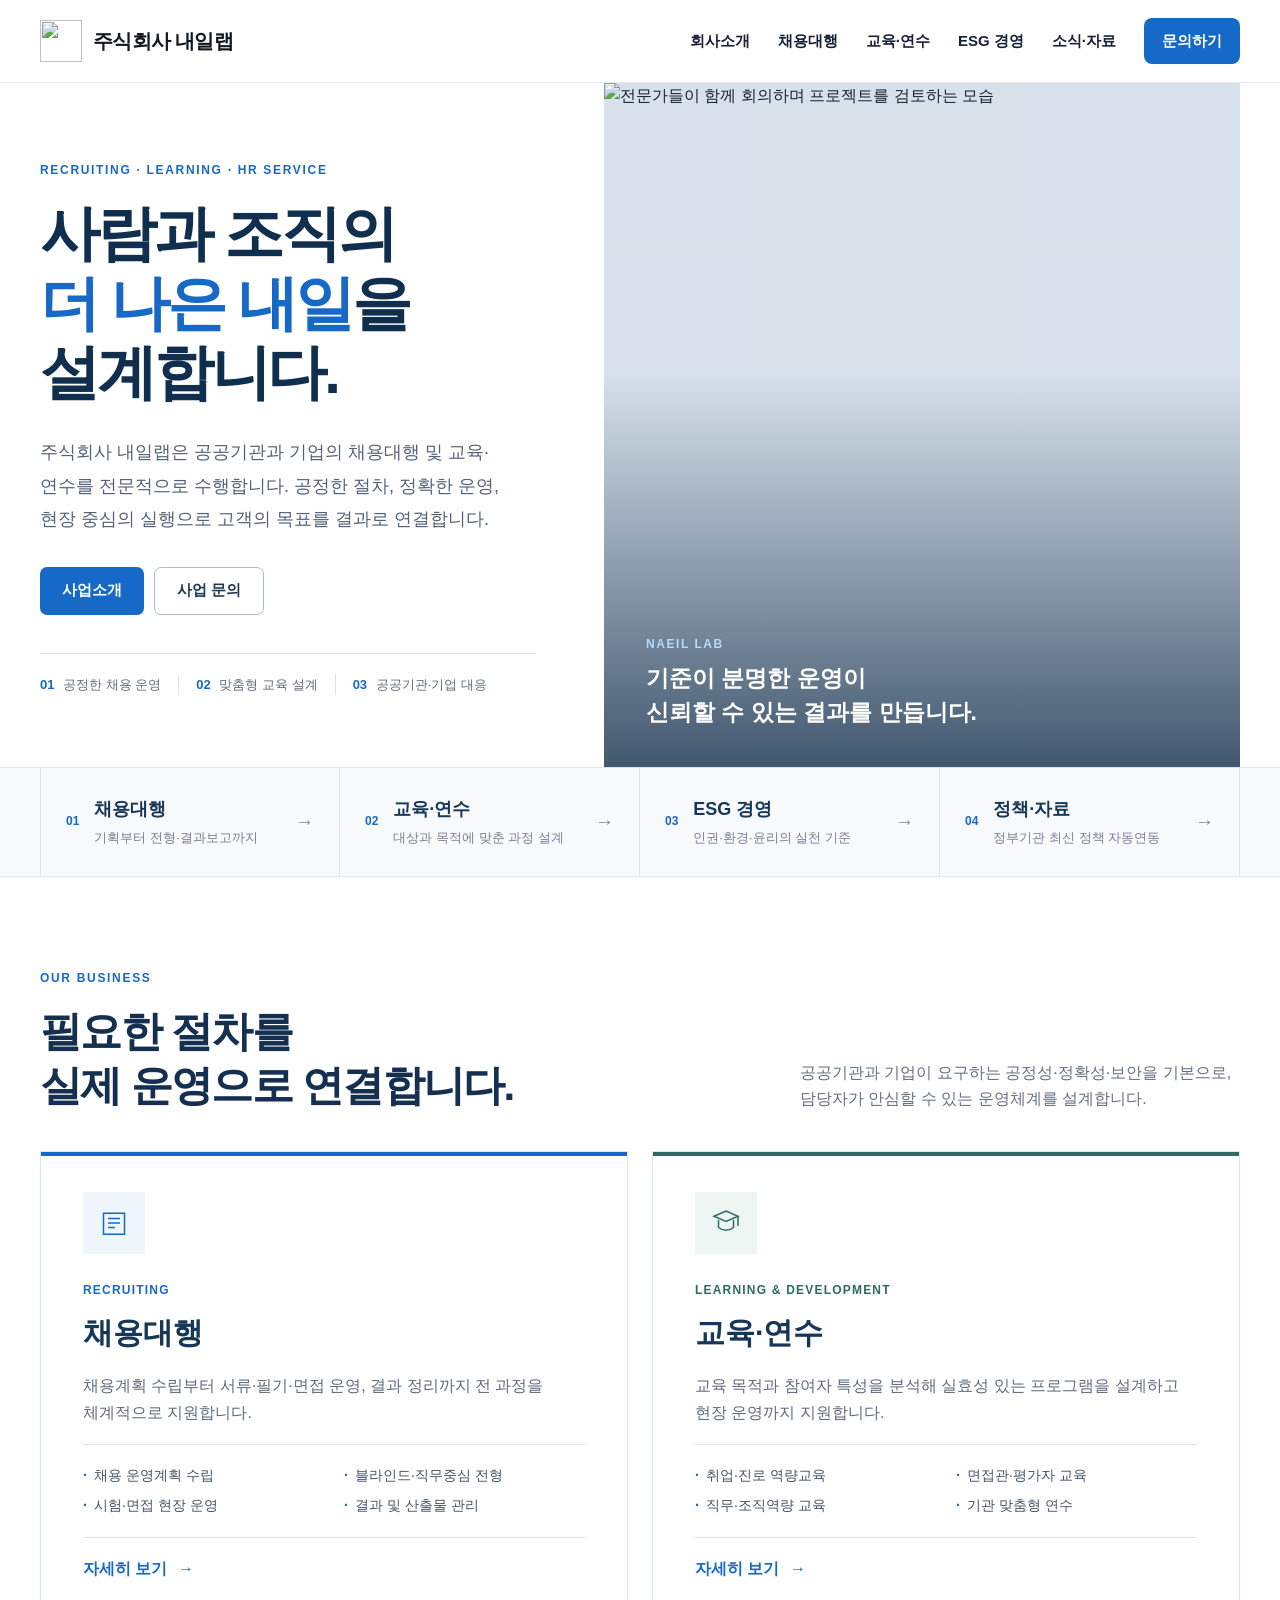
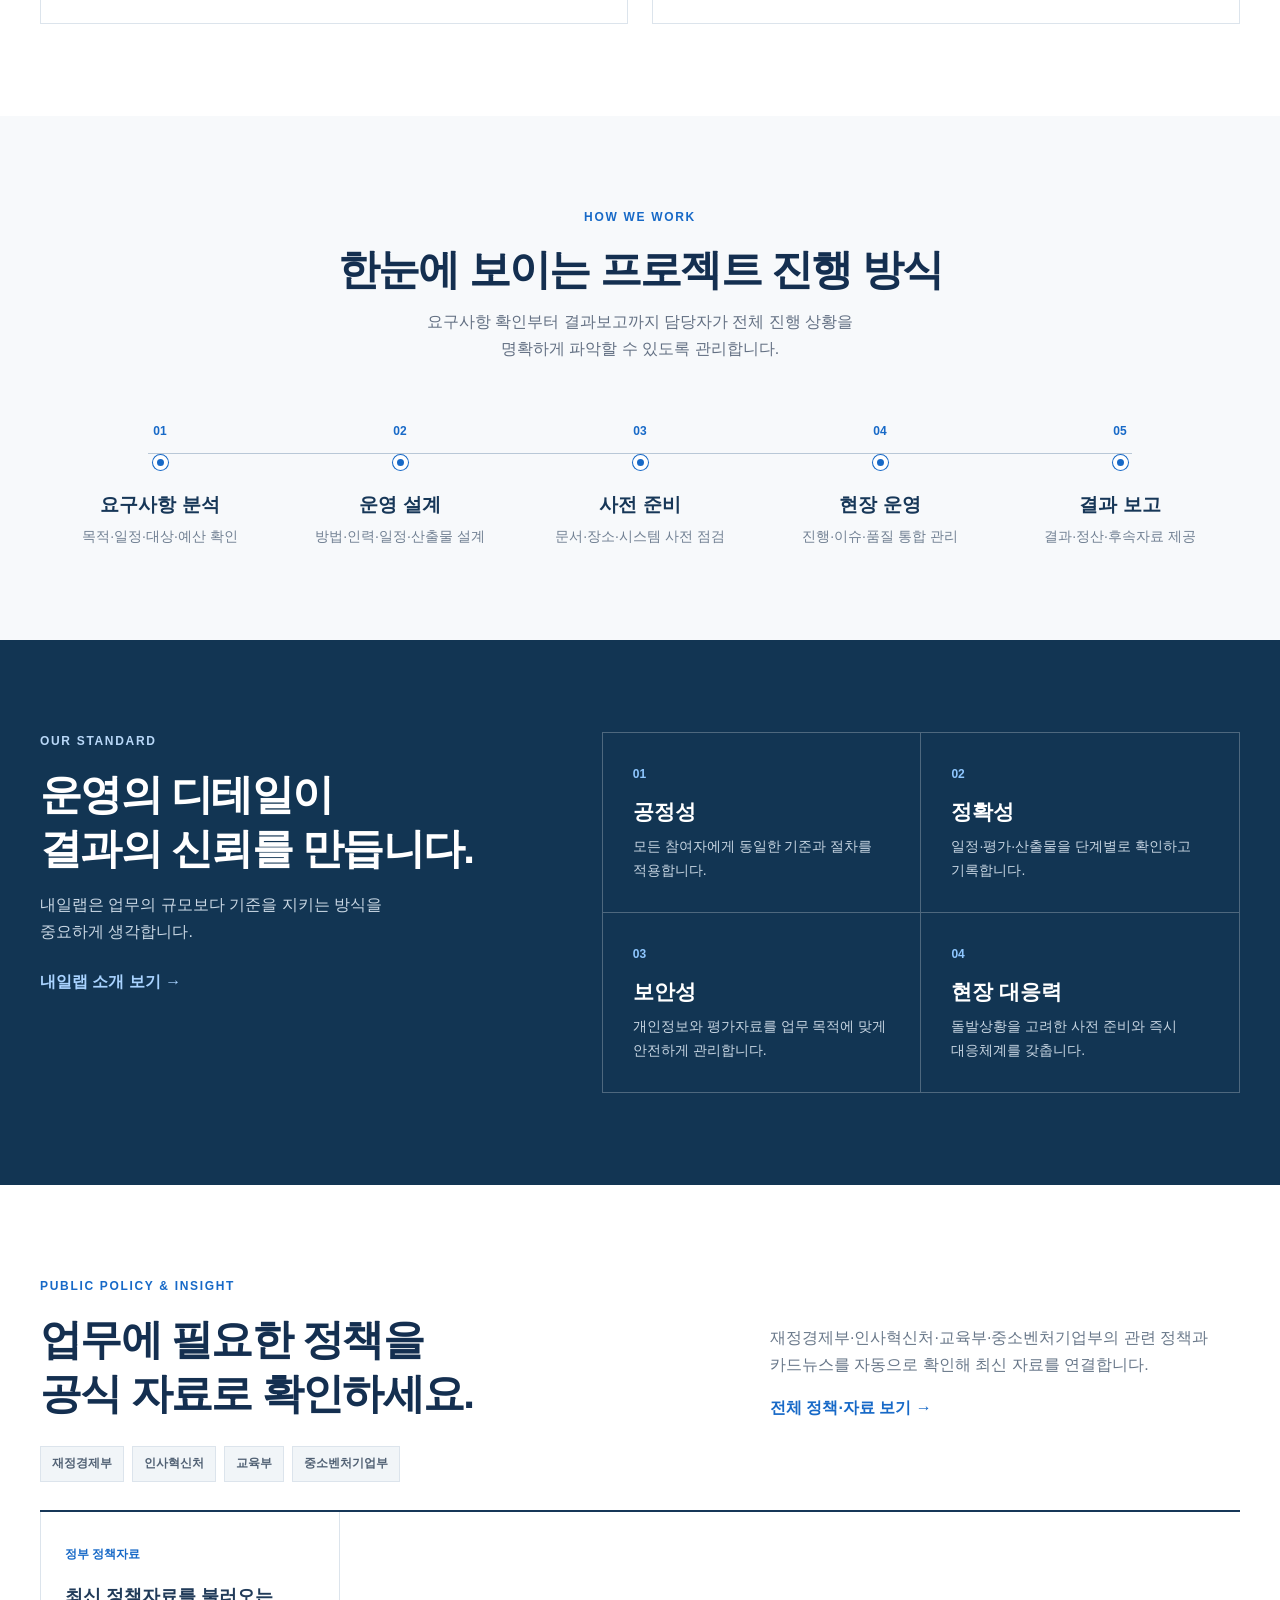
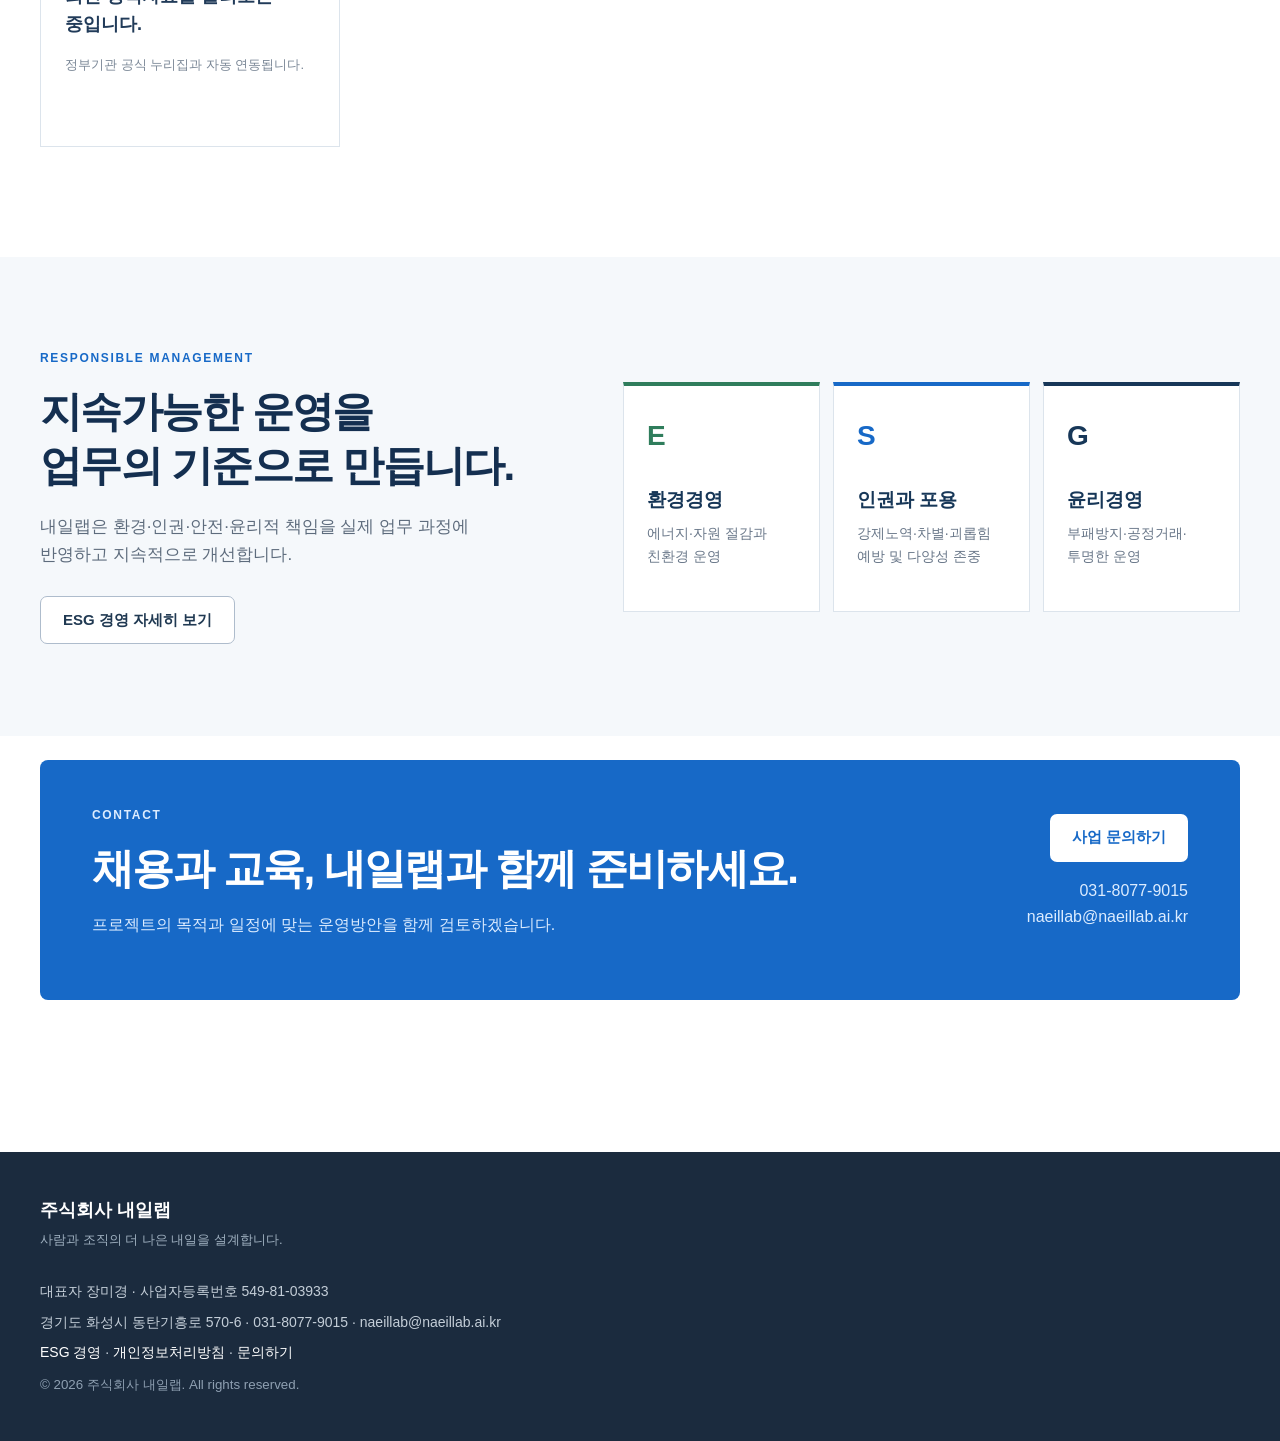
==== commit 70ba0dcb: "메인페이지 전용 스타일 연결" ====
--- a/index.html
+++ b/index.html
@@ -6,6 +6,7 @@
   <meta name="description" content="주식회사 내일랩은 공공기관·기업을 위한 채용대행과 교육·연수 서비스를 제공합니다.">
   <title>주식회사 내일랩 | 채용대행 · 교육·연수</title>
   <link rel="stylesheet" href="style.css?v=6">
+  <link rel="stylesheet" href="home.css?v=1">
 </head>
 <body>
 <a class="skip" href="#main">본문 바로가기</a>
--- a/home.css
+++ b/home.css
@@ -0,0 +1,50 @@
+/* NAEIL LAB home page */
+:root{--home-deep:#102f4e;--home-navy:#163a5f;--home-blue:#1769c7;--home-green:#2f6b63;--home-soft:#f5f8fb;--home-line:#dce4ec;--home-muted:#687789}
+.home-hero{background:#fff;border-bottom:1px solid var(--home-line)}
+.home-hero-grid{display:grid;grid-template-columns:minmax(0,.94fr) minmax(0,1.06fr);min-height:650px}
+.home-hero-copy{display:flex;flex-direction:column;justify-content:center;padding:78px 68px 72px 0}
+.kicker{margin:0 0 18px;color:var(--home-blue);font-size:12px;font-weight:800;letter-spacing:.14em}
+.home-hero h1{margin:0;color:var(--home-deep);font-size:clamp(46px,4.7vw,64px);line-height:1.16;letter-spacing:-.052em;font-weight:740}
+.home-hero h1 strong{color:var(--home-blue);font-weight:820}
+.hero-desc{max-width:650px;margin:28px 0 0;color:#536276;font-size:18px;line-height:1.86}
+.home-hero-media{position:relative;margin:0;min-height:650px;overflow:hidden;background:#dce5ee}
+.home-hero-media:after{content:"";position:absolute;inset:0;background:linear-gradient(180deg,rgba(12,39,67,.02) 42%,rgba(12,39,67,.74) 100%)}
+.home-hero-media img{position:absolute;inset:0;width:100%;height:100%;object-fit:cover}
+.home-hero-media figcaption{position:absolute;z-index:2;left:42px;right:42px;bottom:38px;color:#fff}
+.home-hero-media figcaption span{display:block;margin-bottom:8px;color:#b8d9fb;font-size:12px;font-weight:800;letter-spacing:.13em}
+.home-hero-media figcaption strong{font-size:23px;line-height:1.45}
+.hero-trust{display:flex;flex-wrap:wrap;gap:0;margin-top:38px;padding-top:20px;border-top:1px solid var(--home-line)}
+.hero-trust span{padding:0 17px;border-right:1px solid var(--home-line);color:#5d6c7d;font-size:13px}
+.hero-trust span:first-child{padding-left:0}.hero-trust span:last-child{border-right:0}.hero-trust b{margin-right:5px;color:var(--home-blue)}
+.home-quick{background:#f7f9fb;border-bottom:1px solid var(--home-line)}
+.quick-grid{display:grid;grid-template-columns:repeat(4,1fr)}
+.quick-grid>a{display:flex;align-items:center;gap:15px;min-height:108px;padding:24px 25px;border-right:1px solid var(--home-line);transition:background .2s ease,transform .2s ease}
+.quick-grid>a:first-child{border-left:1px solid var(--home-line)}.quick-grid>a:hover{background:#fff;transform:translateY(-2px)}
+.quick-no{color:var(--home-blue);font-size:12px;font-weight:800}.quick-grid div{flex:1}.quick-grid b{display:block;color:#173758;font-size:18px}.quick-grid small{display:block;margin-top:2px;color:#748092;font-size:13px}.quick-arrow{color:#7d8a98;font-size:19px}
+.business-grid{display:grid;grid-template-columns:1fr 1fr;gap:24px}
+.business-card{position:relative;min-height:470px;padding:40px 42px;border:1px solid var(--home-line);background:#fff;transition:transform .2s ease,box-shadow .2s ease}
+.business-card:before{content:"";position:absolute;top:0;left:0;width:100%;height:4px;background:var(--home-blue)}.learning-card:before{background:var(--home-green)}
+.business-card:hover{transform:translateY(-4px);box-shadow:0 18px 40px rgba(22,52,90,.09)}
+.business-icon{display:grid;place-items:center;width:62px;height:62px;margin-bottom:27px;background:#eef5fb}.learning-card .business-icon{background:#edf6f3}
+.business-icon svg{width:36px;height:36px;fill:none;stroke:var(--home-blue);stroke-width:2}.learning-card .business-icon svg{stroke:var(--home-green)}
+.card-label{margin:0;color:var(--home-blue);font-size:12px;font-weight:800;letter-spacing:.1em}.learning-card .card-label{color:var(--home-green)}
+.business-card h3{margin:7px 0 12px;color:#173758;font-size:30px}.business-card>p:not(.card-label){color:#5d6b7c;font-size:16px}
+.business-card ul{display:grid;grid-template-columns:1fr 1fr;gap:7px 20px;margin:18px 0;padding:19px 0 20px;border-top:1px solid var(--home-line);border-bottom:1px solid var(--home-line);list-style:none;color:#435469;font-size:14px}
+.business-card li:before{content:"·";margin-right:7px;color:var(--home-blue);font-weight:900}.business-card>a{color:var(--home-blue);font-weight:730}.business-card>a span{margin-left:6px}
+.home-process{background:#f7f9fb}
+.process-line{position:relative;display:grid;grid-template-columns:repeat(5,1fr);padding-top:22px}.process-line:before{content:"";position:absolute;top:53px;left:9%;right:9%;height:1px;background:#b9c8d7}
+.process-line article{position:relative;text-align:center;padding:0 14px}.process-line article>span{display:block;margin-bottom:13px;color:var(--home-blue);font-size:12px;font-weight:800}
+.process-dot{position:relative;z-index:2;width:15px;height:15px;margin:auto;border:4px solid #fff;border-radius:50%;background:var(--home-blue);box-shadow:0 0 0 1px var(--home-blue)}
+.process-line h3{margin:19px 0 5px;color:#173758;font-size:19px}.process-line p{margin:0;color:#718093;font-size:14px}
+.home-principles{background:#123553;color:#fff}.principles-layout{display:grid;grid-template-columns:.85fr 1.15fr;gap:90px}.principles-intro h2{color:#fff}.principles-intro>p:not(.eyebrow){max-width:400px;color:#c9d7e4}.light-link{color:#a9d3ff}
+.principles-cards{display:grid;grid-template-columns:1fr 1fr;border-top:1px solid rgba(255,255,255,.25);border-left:1px solid rgba(255,255,255,.25)}
+.principles-cards article{min-height:180px;padding:27px 30px;border-right:1px solid rgba(255,255,255,.25);border-bottom:1px solid rgba(255,255,255,.25)}.principles-cards span{color:#8fc7ff;font-size:12px;font-weight:800}.principles-cards h3{margin:8px 0 6px;font-size:21px}.principles-cards p{margin:0;color:#c7d5e2;font-size:14px}
+.policy-head-copy{max-width:470px;color:var(--home-muted);font-size:16px}.policy-head-copy p{margin:0 0 9px}
+.agency-badges{display:flex;flex-wrap:wrap;gap:8px;margin:-13px 0 28px}.agency-badges span{padding:7px 11px;border:1px solid var(--home-line);background:#f1f5f8;color:#516174;font-size:12px;font-weight:680}
+.home-policy-grid{display:grid;grid-template-columns:repeat(4,1fr);border-top:2px solid #173758}.home-policy-item{min-height:235px;padding:28px 24px;border-right:1px solid var(--home-line);border-bottom:1px solid var(--home-line);background:#fff}.home-policy-item:first-child{border-left:1px solid var(--home-line)}
+.policy-source{display:inline-block;margin-bottom:18px;color:var(--home-blue);font-size:12px;font-weight:760}.home-policy-item h3{margin:0;color:#213b59;font-size:18px;line-height:1.55}.home-policy-item p{margin:15px 0 0;color:#7a8796;font-size:13px}.home-policy-item a{display:inline-block;margin-top:20px;color:var(--home-blue);font-size:14px;font-weight:700}
+.esg-home-grid{display:grid;grid-template-columns:.9fr 1.1fr;gap:78px;align-items:center}.esg-lead{max-width:500px;margin:20px 0 27px;color:#5e6c7d;font-size:17px}
+.esg-topic-grid{display:grid;grid-template-columns:repeat(3,1fr);gap:13px}.esg-topic-grid article{min-height:230px;padding:27px 23px;border:1px solid var(--home-line);border-top:4px solid #2f7d5c;background:#fff}.esg-topic-grid article:nth-child(2){border-top-color:var(--home-blue)}.esg-topic-grid article:nth-child(3){border-top-color:#173758}.esg-topic-grid b{color:#2f7d5c;font-size:28px}.esg-topic-grid article:nth-child(2) b{color:var(--home-blue)}.esg-topic-grid article:nth-child(3) b{color:#173758}.esg-topic-grid h3{margin:25px 0 7px;color:#173758;font-size:19px}.esg-topic-grid p{margin:0;color:#697789;font-size:14px}
+.home-cta .cta-box{border-radius:8px}.cta-contact{text-align:right}.footer-brand{display:flex;flex-direction:column;gap:3px;margin-bottom:12px}.footer-brand strong{font-size:18px}.footer-brand span{color:#9fb0c0;font-size:13px}
+@media(max-width:1020px){.home-hero-grid{grid-template-columns:1fr}.home-hero-copy{padding:70px 0 50px}.home-hero-media{min-height:430px}.quick-grid{grid-template-columns:1fr 1fr}.quick-grid>a:nth-child(3){border-left:1px solid var(--home-line)}.business-grid,.principles-layout,.esg-home-grid{grid-template-columns:1fr}.principles-layout{gap:48px}.home-policy-grid{grid-template-columns:1fr 1fr}.home-policy-item:nth-child(3){border-left:1px solid var(--home-line)}.esg-home-grid{gap:42px}}
+@media(max-width:760px){.home-hero-copy{padding:54px 0 36px}.home-hero h1{font-size:40px}.hero-desc{font-size:16px}.home-hero-media{min-height:330px}.home-hero-media figcaption{left:20px;right:20px;bottom:20px}.home-hero-media figcaption strong{font-size:19px}.hero-trust{display:grid;gap:8px}.hero-trust span{padding:0;border:0}.quick-grid{grid-template-columns:1fr}.quick-grid>a,.quick-grid>a:first-child,.quick-grid>a:nth-child(3){border-left:1px solid var(--home-line)}.business-grid{grid-template-columns:1fr}.business-card{min-height:auto;padding:32px 26px}.business-card ul{grid-template-columns:1fr}.process-line{grid-template-columns:1fr;padding-top:0}.process-line:before{display:none}.process-line article{padding:18px 0;text-align:left;border-top:1px solid var(--home-line)}.process-line article>span,.process-dot{display:none}.process-line h3{margin:0 0 4px}.principles-cards{grid-template-columns:1fr}.home-policy-grid{grid-template-columns:1fr}.home-policy-item,.home-policy-item:nth-child(3){border-left:1px solid var(--home-line)}.esg-topic-grid{grid-template-columns:1fr}.esg-topic-grid article{min-height:auto}.cta-contact{text-align:left;margin-top:24px}}
